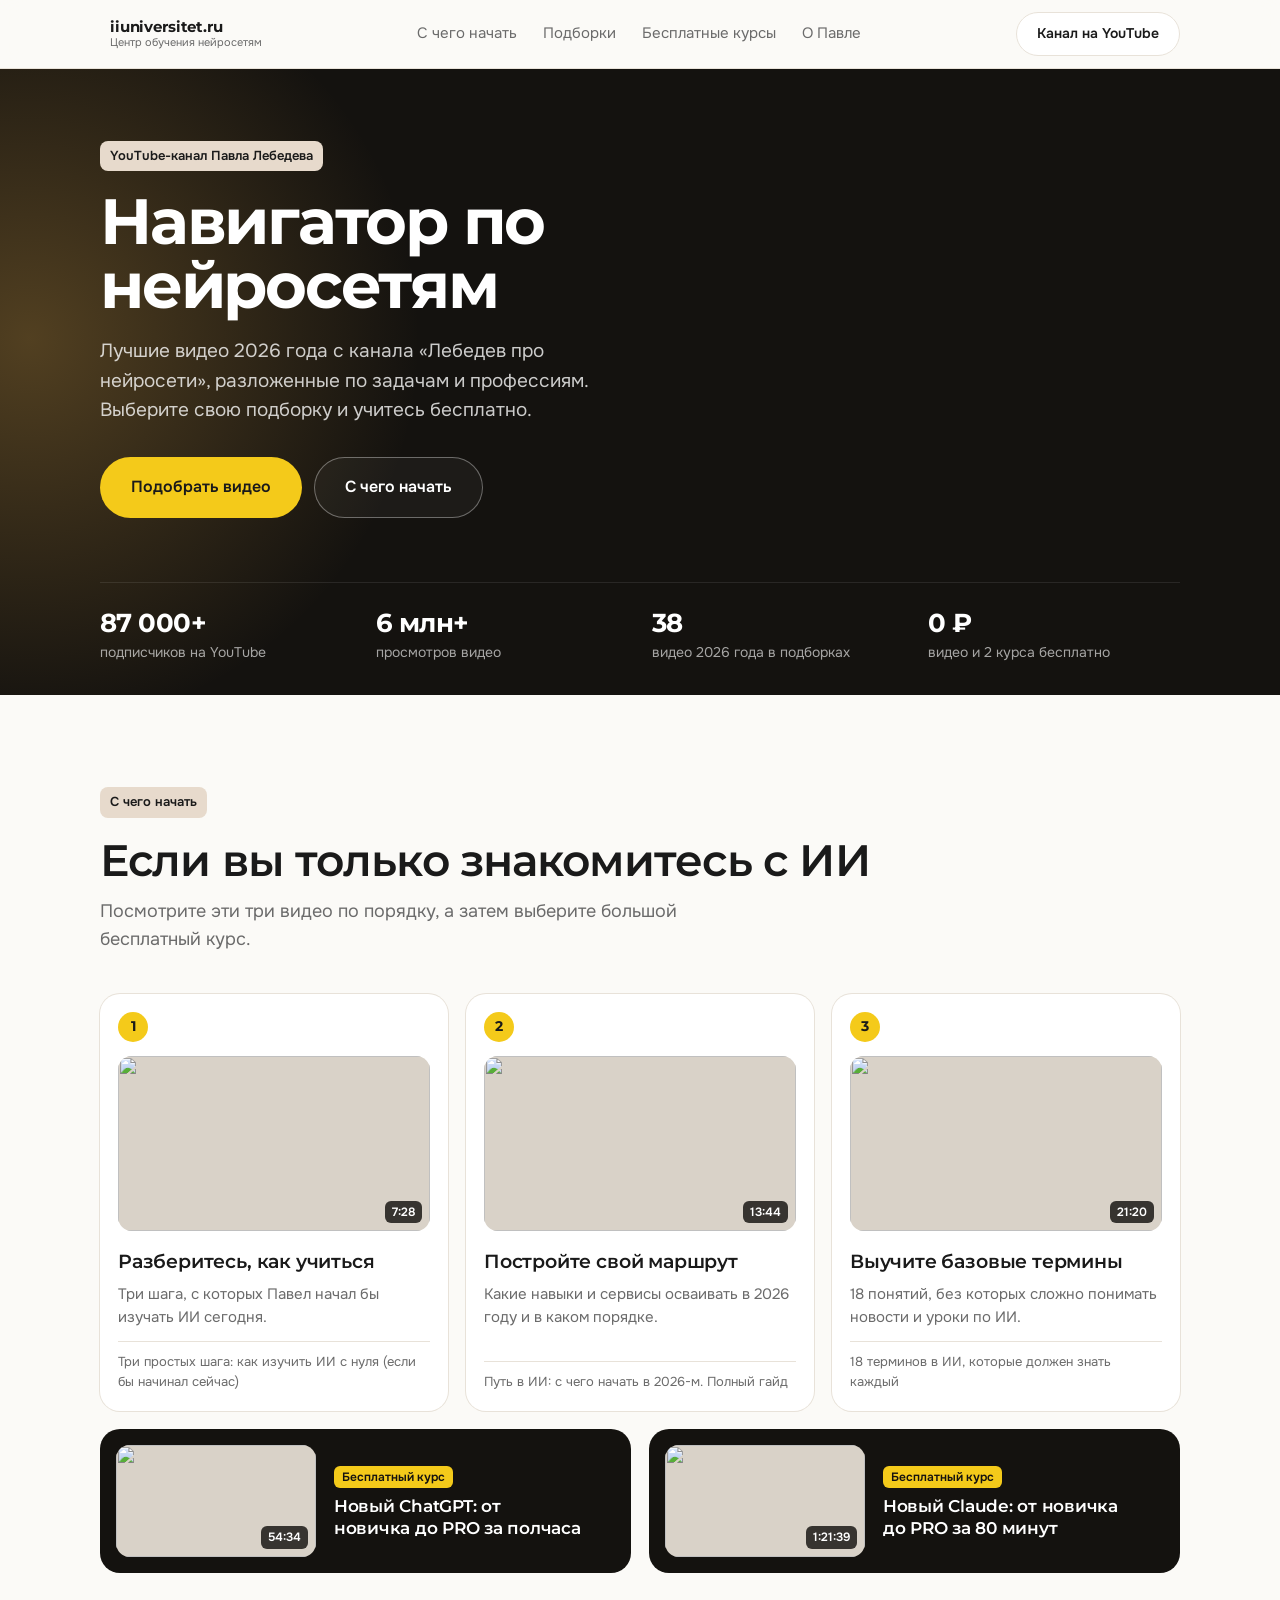
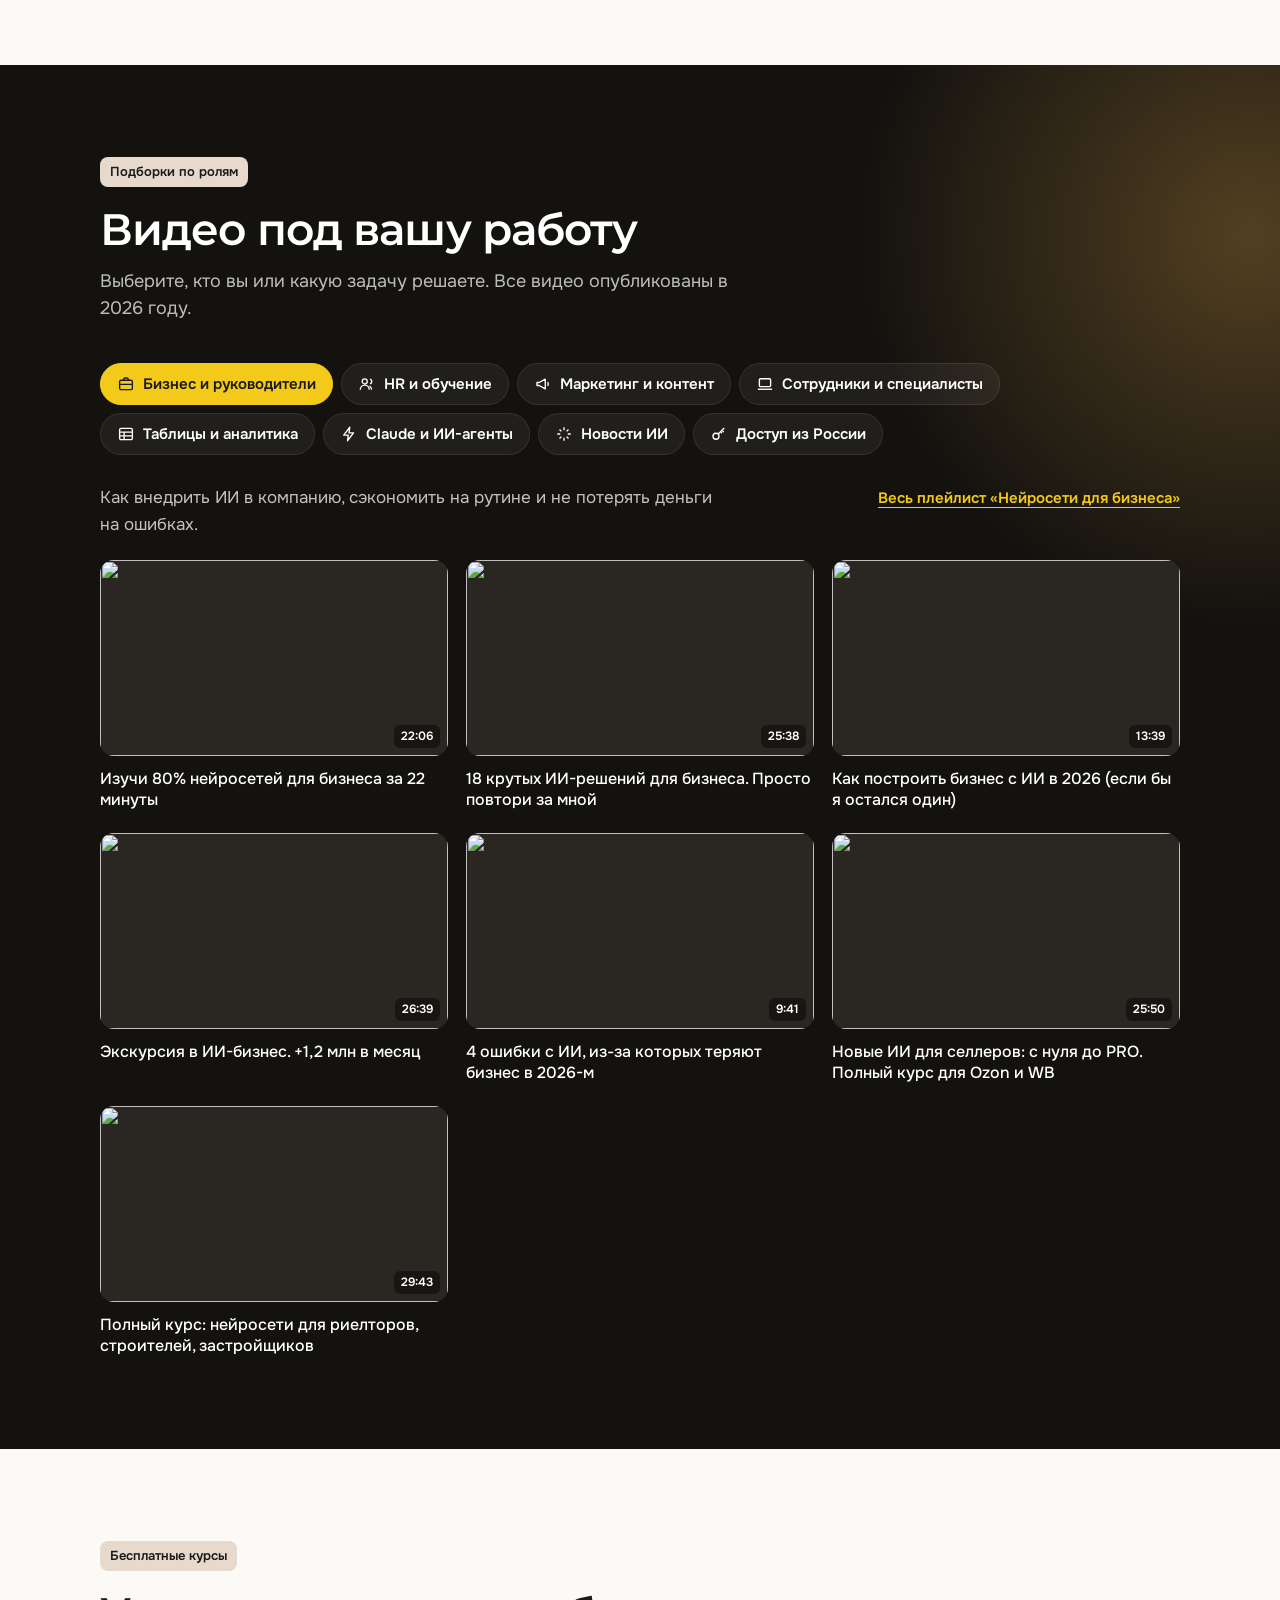
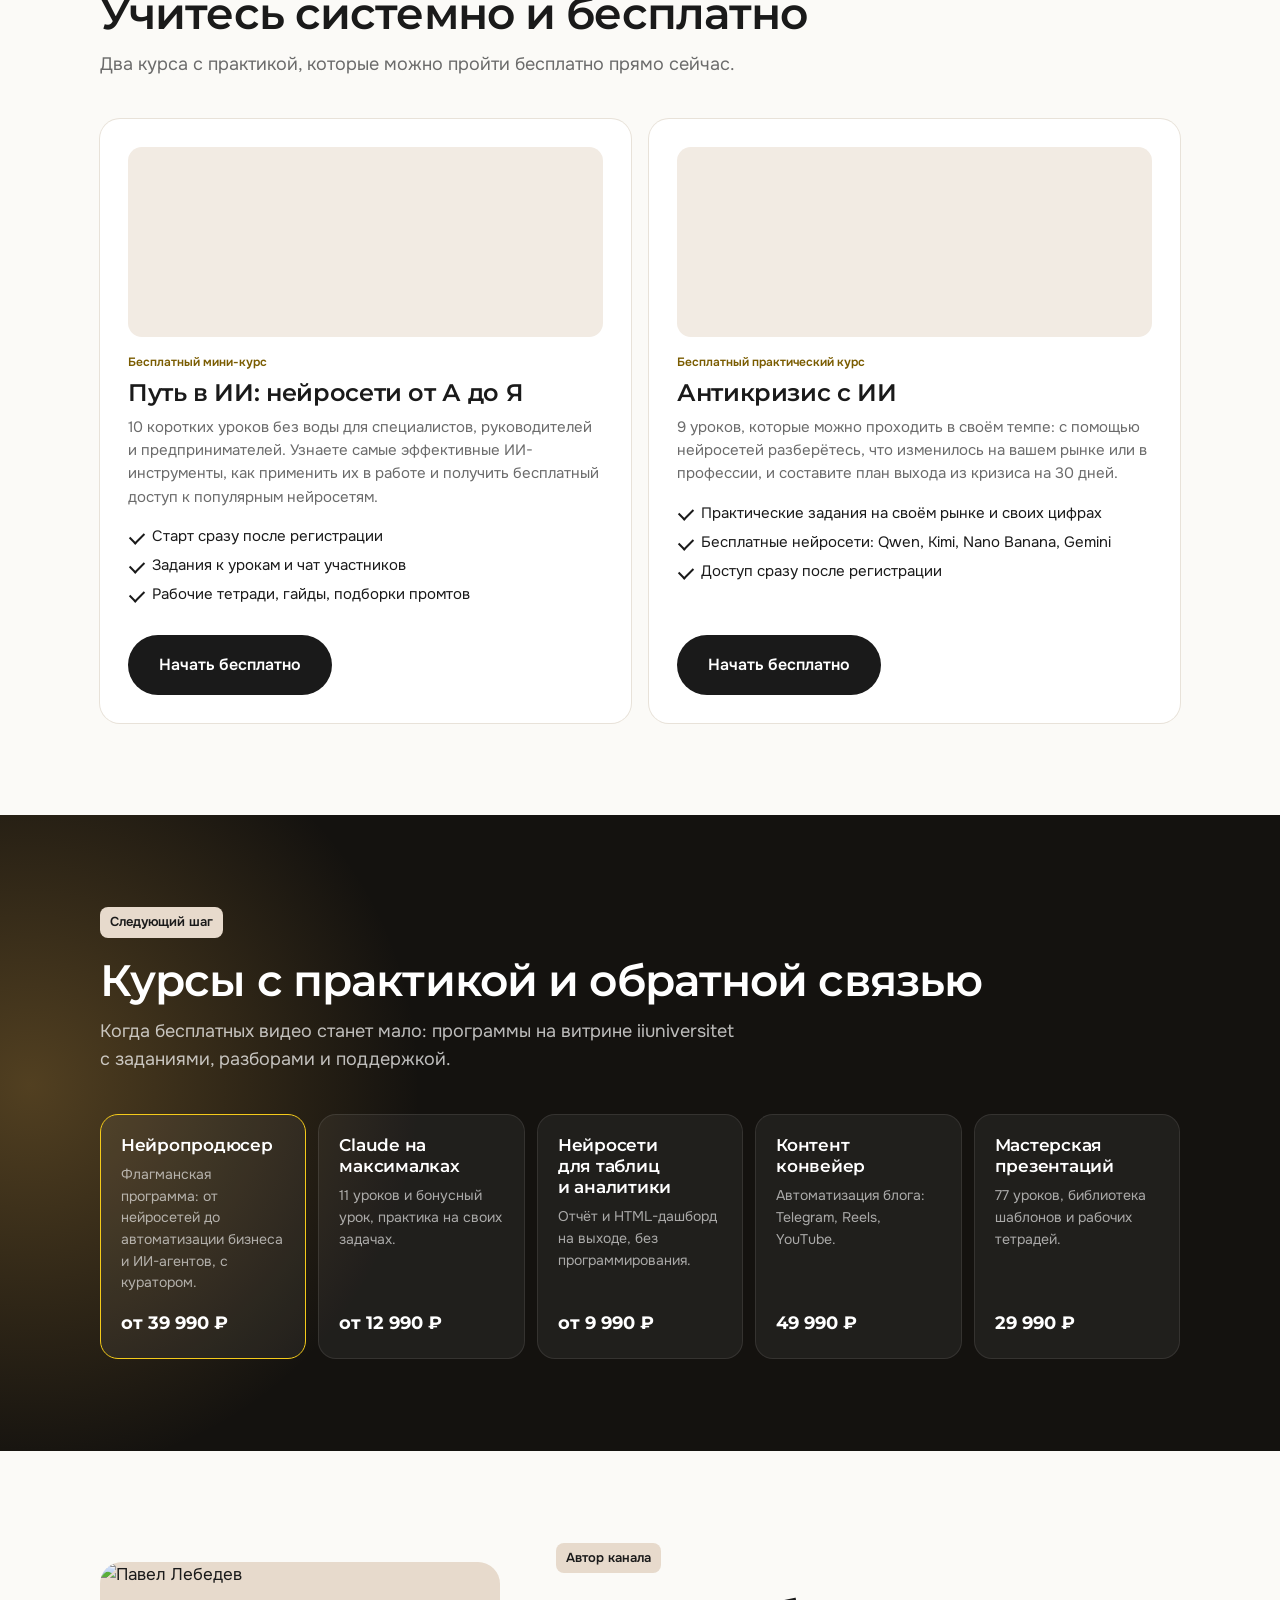
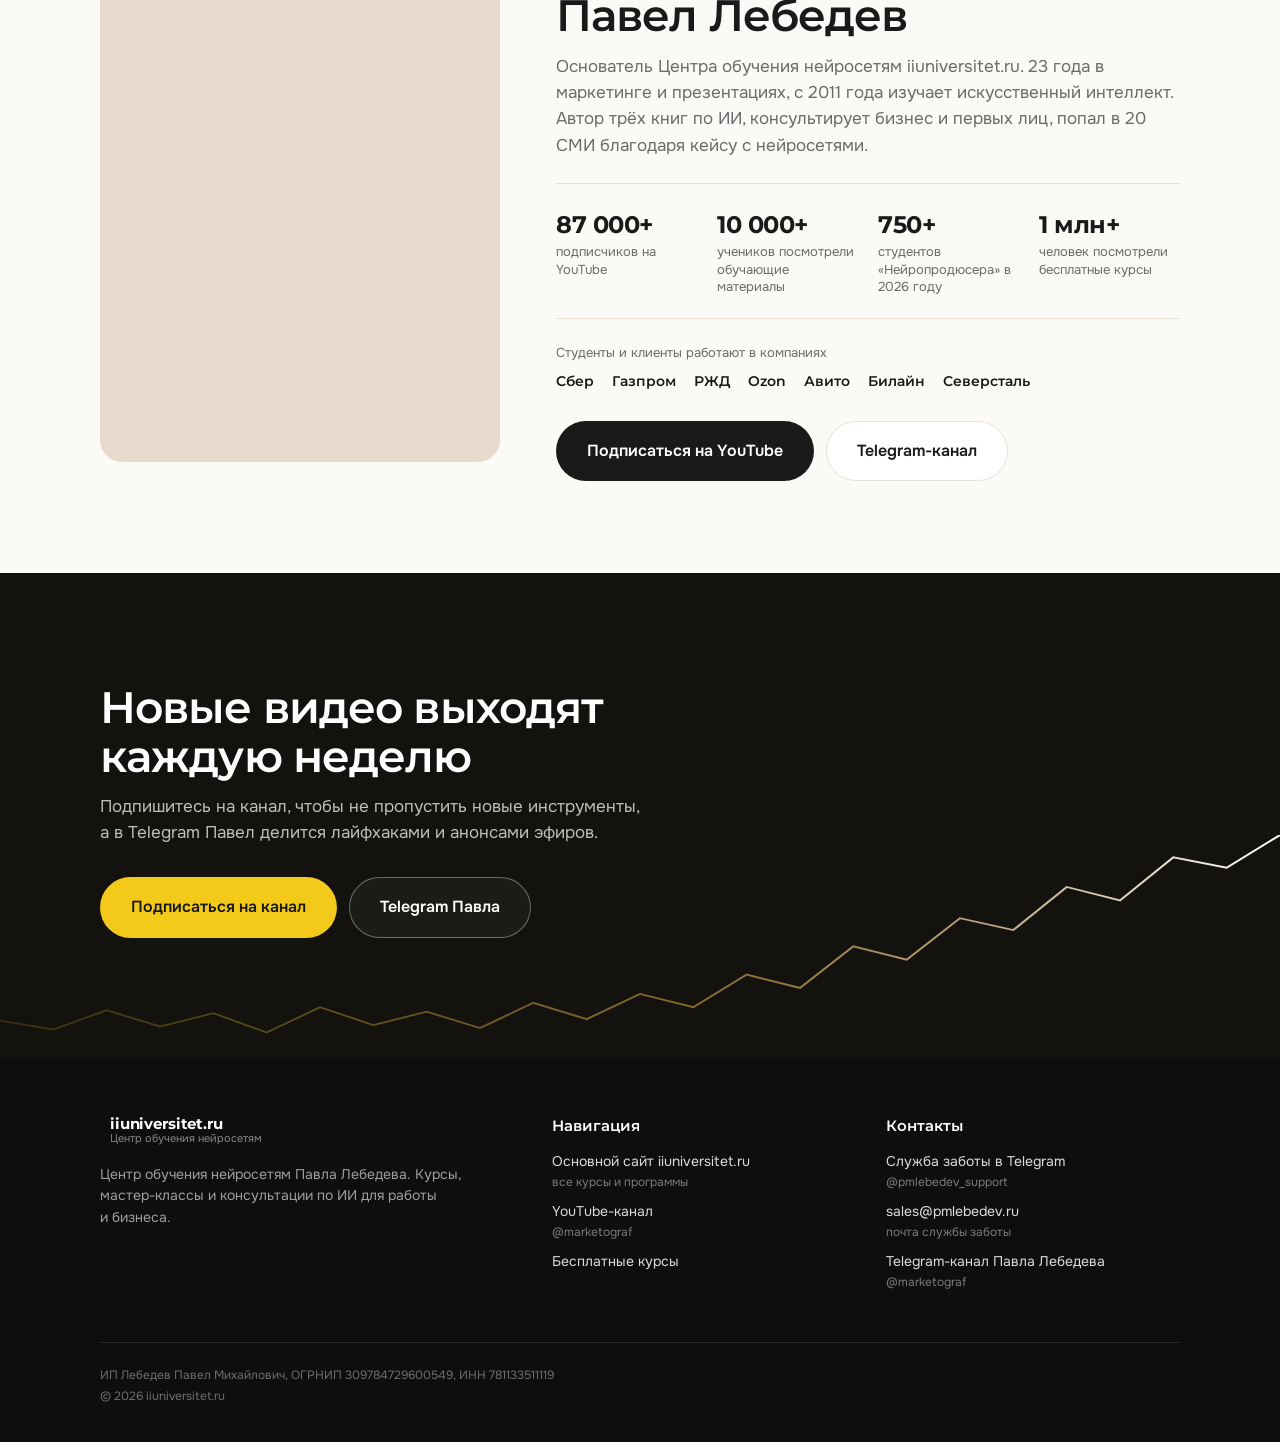
==== index.html @ 032bb348 "Уточнена подпись в шапке Co-Authored-By: Claude Opus 5.5 <noreply@anthropic.com> Claude-Session: htt" ====
<!doctype html>
<html lang="ru">
<head>
<meta charset="utf-8">
<meta name="viewport" content="width=device-width, initial-scale=1">
<title>Нейросети с Павлом Лебедевым: видео по ролям, бесплатные курсы и с чего начать</title>
<meta name="description" content="Навигатор по YouTube-каналу Павла Лебедева: видео 2026 года по нейросетям для бизнеса, HR, маркетологов и сотрудников, бесплатные курсы и план, с чего начать.">
<meta property="og:title" content="Навигатор по нейросетям от Павла Лебедева">
<meta property="og:description" content="Видео 2026 года по ролям, бесплатные курсы и с чего начать.">
<meta name="theme-color" content="#14120f">
<link rel="preconnect" href="https://fonts.googleapis.com">
<link rel="preconnect" href="https://fonts.gstatic.com" crossorigin>
<link href="https://fonts.googleapis.com/css2?family=Montserrat:wght@600;700&family=Onest:wght@400;500;600&display=swap" rel="stylesheet">
<style>
:root{
  --night:#14120f;--night-card:rgba(255,255,255,.055);--night-line:rgba(255,255,255,.09);
  --ink:#1a1a1a;--muted:#6b6b6b;--paper:#fbfaf7;--linen:#f2ebe3;--sand:#e7dacc;
  --yellow:#f4ca1a;--yellow-hi:#ffd83d;--amber:rgba(212,160,70,.32);--line:#e8e2d9;
}
*{box-sizing:border-box;margin:0;padding:0}
html{scroll-behavior:smooth}
body{font-family:Onest,Helvetica,Arial,sans-serif;font-size:17px;line-height:1.55;color:var(--ink);background:var(--paper);-webkit-font-smoothing:antialiased}
img{display:block;max-width:100%}
a{color:inherit}
:focus-visible{outline:3px solid var(--yellow);outline-offset:3px;border-radius:8px}
.wrap{max-width:1120px;margin:0 auto;padding:0 20px}
h1,h2,h3{font-family:Montserrat,Helvetica,Arial,sans-serif;text-wrap:balance}
h1{font-size:clamp(40px,5.6vw,64px);font-weight:700;line-height:1;letter-spacing:-.035em}
h2{font-size:clamp(30px,4vw,44px);font-weight:600;line-height:1.1;letter-spacing:-.02em;margin-bottom:14px}
h3{font-size:20px;font-weight:600;line-height:1.25;letter-spacing:-.015em}
p,li{text-wrap:pretty}
section{padding:92px 0}
.lead{font-size:18px;color:var(--muted);max-width:640px;margin-bottom:40px}
.dark{background:var(--night);color:#fff;position:relative;overflow:hidden}
.dark .lead{color:rgba(255,255,255,.72)}
.glow-l::before,.glow-r::before{content:"";position:absolute;width:780px;height:780px;border-radius:50%;background:radial-gradient(closest-side,var(--amber),transparent);pointer-events:none}
.glow-l::before{left:-360px;top:-120px}
.glow-r::before{right:-360px;top:-220px}
.dark>.wrap{position:relative}
.tag{display:inline-block;background:var(--sand);color:var(--ink);font-size:13px;font-weight:600;border-radius:8px;padding:5px 10px;margin-bottom:18px}
.btn{display:inline-flex;align-items:center;justify-content:center;gap:10px;font-weight:600;font-size:16px;text-decoration:none;border-radius:999px;padding:17px 30px;border:1.5px solid transparent;transition:background .2s,border-color .2s,color .2s}
.btn.y{background:var(--yellow);color:var(--ink)}
.btn.y:hover{background:var(--yellow-hi)}
.btn.o{border-color:rgba(255,255,255,.35);color:#fff;background:rgba(255,255,255,.04)}
.btn.o:hover{border-color:#fff}
.btn.k{background:var(--ink);color:#fff}
.btn.k:hover{background:#333}
.btn.w{background:#fff;color:var(--ink);border-color:var(--line)}
.btn.w:hover{border-color:var(--ink)}
svg.i{width:22px;height:22px;stroke:currentColor;fill:none;stroke-width:1.8;flex:0 0 22px}

/* header */
header{position:sticky;top:0;z-index:40;background:rgba(251,250,247,.9);backdrop-filter:blur(12px);-webkit-backdrop-filter:blur(12px);border-bottom:1px solid var(--line)}
header .wrap{display:flex;align-items:center;justify-content:space-between;gap:24px;height:68px}
.brand{display:flex;align-items:center;gap:10px;text-decoration:none}
.brand img{height:34px;width:auto}
.brand b{display:block;font-family:Montserrat,sans-serif;font-weight:700;font-size:15px;line-height:1.1;letter-spacing:-.01em}
.brand small{display:block;font-size:11px;color:var(--muted);line-height:1.2}
nav{display:flex;gap:26px;font-size:15px;color:var(--muted)}
nav a{text-decoration:none}
nav a:hover{color:var(--ink)}
header .btn{padding:10px 20px;font-size:14px}

/* hero */
.hero{padding:0;min-height:600px;display:flex}
.hero-photo{position:absolute;inset:0 0 0 auto;width:58%;background:url("https://iiuniversitet.online/kurs-antikrizis/img/author.jpg") 35% 22%/cover no-repeat;-webkit-mask-image:linear-gradient(90deg,transparent 0,#000 38%);mask-image:linear-gradient(90deg,transparent 0,#000 38%)}
.hero .wrap{display:flex;flex-direction:column;justify-content:center;padding-top:72px;width:100%}
.hero-text{max-width:580px}
.hero h1{margin-bottom:20px}
.hero p.sub{font-size:19px;color:rgba(255,255,255,.78);margin-bottom:32px;max-width:520px}
.btns{display:flex;flex-wrap:wrap;gap:12px}
.facts{display:grid;grid-template-columns:repeat(4,1fr);gap:24px;margin-top:64px;padding:26px 0 30px;border-top:1px solid var(--night-line)}
.fact b{display:block;font-family:Montserrat,sans-serif;font-weight:700;font-size:26px;letter-spacing:-.02em;line-height:1.15}
.fact span{font-size:14px;color:rgba(255,255,255,.62)}

/* thumbs */
.thumb{position:relative;display:block;aspect-ratio:16/9;border-radius:14px;overflow:hidden;background:#d9d2c8}
.thumb img{width:100%;height:100%;object-fit:cover;transition:transform .4s ease}
.dur{position:absolute;right:8px;bottom:8px;background:rgba(20,18,15,.82);color:#fff;font-size:12px;font-weight:600;border-radius:6px;padding:2px 7px}
a:hover .thumb img{transform:scale(1.04)}

/* start */
.steps{display:grid;grid-template-columns:repeat(3,1fr);gap:18px}
.step{display:flex;flex-direction:column;text-decoration:none;background:#fff;border-radius:20px;padding:18px;box-shadow:0 0 0 1px var(--line)}
.step .num{align-self:flex-start;font-family:Montserrat,sans-serif;font-weight:700;font-size:14px;background:var(--yellow);border-radius:999px;width:30px;height:30px;display:grid;place-items:center;margin-bottom:14px}
.step b{font-family:Montserrat,sans-serif;font-weight:600;font-size:19px;letter-spacing:-.01em;margin:16px 0 6px}
.step .sd{font-size:15px;color:var(--muted);margin-bottom:12px}
.step .vt2{margin-top:auto;font-size:13px;color:var(--muted);border-top:1px solid var(--line);padding-top:10px}
.big{display:grid;grid-template-columns:1fr 1fr;gap:18px;margin-top:18px}
.bigcard{display:grid;grid-template-columns:200px 1fr;gap:18px;align-items:center;text-decoration:none;background:var(--night);color:#fff;border-radius:20px;padding:16px}
.bigcard .tg{font-size:12px;font-weight:600;color:var(--night);background:var(--yellow);border-radius:6px;padding:2px 8px;display:inline-block;margin-bottom:8px}
.bigcard h3{font-size:17px}

/* tabs */
.tabs{display:flex;flex-wrap:wrap;gap:8px;margin-bottom:30px}
.tab{display:inline-flex;align-items:center;gap:8px;font:600 15px Onest,sans-serif;color:#fff;background:var(--night-card);border:1px solid var(--night-line);border-radius:999px;padding:10px 16px;cursor:pointer;transition:background .2s,color .2s}
.tab svg{width:18px;height:18px;stroke:currentColor;fill:none;stroke-width:1.8}
.tab:hover{background:rgba(255,255,255,.1)}
.tab[aria-selected="true"]{background:var(--yellow);color:var(--ink);border-color:var(--yellow)}
.panel-head{display:flex;flex-wrap:wrap;justify-content:space-between;align-items:baseline;gap:12px 24px;margin-bottom:22px}
.panel-head p{color:rgba(255,255,255,.75);max-width:620px}
.pl-link{color:var(--yellow);font-weight:600;font-size:15px;text-underline-offset:4px}
.vgrid{display:grid;grid-template-columns:repeat(3,1fr);gap:22px 18px}
.vcard{display:flex;flex-direction:column;gap:12px;text-decoration:none}
.vt{font-weight:500;font-size:16px;line-height:1.35}
.dark .thumb{background:#2a2622}

/* free courses */
.cards3{display:grid;grid-template-columns:repeat(3,1fr);gap:16px}
.course{display:flex;flex-direction:column;background:#fff;border-radius:20px;padding:24px;box-shadow:0 0 0 1px var(--line);text-decoration:none}
.course .art{height:150px;display:flex;align-items:center;justify-content:center;margin-bottom:16px;background:var(--linen);border-radius:14px}
.course .art img{max-height:130px;width:auto}
.course small{font-size:12px;font-weight:600;color:var(--muted);margin-bottom:6px}
.course h3{margin-bottom:8px}
.course p{font-size:15px;color:var(--muted);margin-bottom:16px}
.course .go{margin-top:auto;font-weight:600;font-size:15px;text-decoration:underline;text-underline-offset:4px}
.course.free small{color:#7a5c00}

.cards2f{display:grid;grid-template-columns:1fr 1fr;gap:18px}
.cards2f .course{padding:28px}
.cards2f .course .art{height:190px}
.cards2f .course .art img{max-height:170px}
.cards2f h3{font-size:24px}
.chk{list-style:none;margin:0 0 22px;font-size:15px}
.chk li{position:relative;padding-left:24px;margin-bottom:6px}
.chk li::before{content:"";position:absolute;left:2px;top:.45em;width:12px;height:7px;border-left:2px solid var(--ink);border-bottom:2px solid var(--ink);transform:rotate(-45deg)}
.course .btn{margin-top:auto;align-self:flex-start}

/* paid */
.paid{display:grid;grid-template-columns:repeat(5,1fr);gap:12px}
.pcard{display:flex;flex-direction:column;background:var(--night-card);border:1px solid var(--night-line);border-radius:18px;padding:20px;text-decoration:none}
.pcard h3{font-size:17px;margin-bottom:8px}
.pcard p{font-size:14px;color:rgba(255,255,255,.62);margin-bottom:16px}
.pcard .pr{margin-top:auto;font-family:Montserrat,sans-serif;font-weight:700;font-size:18px}
.pcard.main{border-color:var(--yellow)}
.pcard:hover{background:rgba(255,255,255,.09)}

/* speaker */
.speaker-grid{display:grid;grid-template-columns:400px 1fr;gap:56px;align-items:center}
.sp-photo{border-radius:22px;overflow:hidden;aspect-ratio:4/5;background:var(--sand)}
.sp-photo img{width:100%;height:100%;object-fit:cover;object-position:50% 20%}
.sp-text p{color:var(--muted);margin-bottom:24px}
.stats{display:grid;grid-template-columns:repeat(4,1fr);gap:20px;padding:22px 0;border-top:1px solid var(--line);border-bottom:1px solid var(--line);margin-bottom:24px}
.stats b{display:block;font-family:Montserrat,sans-serif;font-weight:700;font-size:24px;letter-spacing:-.02em}
.stats span{font-size:13px;color:var(--muted);line-height:1.35;display:block}
.clients{font-size:13px;color:var(--muted);margin-bottom:28px}
.clients div{display:flex;flex-wrap:wrap;gap:6px 18px;margin-top:8px;color:var(--ink);font-family:Montserrat,sans-serif;font-weight:600;font-size:14px}

/* final */
.final{padding:110px 0 120px}
.final h2{max-width:600px}
.final p{color:rgba(255,255,255,.72);max-width:540px;margin-bottom:30px}
.final svg.chart{position:absolute;left:0;right:0;bottom:0;width:100%;height:46%;pointer-events:none}

/* footer */
footer{background:#0f0e0c;color:rgba(255,255,255,.6);padding:56px 0 34px;font-size:14px}
.fgrid{display:grid;grid-template-columns:1.4fr 1fr 1fr;gap:40px}
.flogo{margin-bottom:16px}
.flogo b{color:#fff}
.flogo small{color:rgba(255,255,255,.5)}
footer h4{font-family:Montserrat,sans-serif;font-weight:600;font-size:15px;color:#fff;margin-bottom:14px}
footer ul{list-style:none}
footer li{margin-bottom:10px}
footer a{text-decoration:none;color:rgba(255,255,255,.85)}
footer a:hover{color:var(--yellow)}
footer li span{display:block;font-size:12px;color:rgba(255,255,255,.45)}
.fbottom{margin-top:40px;padding-top:22px;border-top:1px solid rgba(255,255,255,.1);font-size:12px;line-height:1.8;color:rgba(255,255,255,.4)}

@media (prefers-reduced-motion:no-preference){
  .hero-text{animation:rise .8s cubic-bezier(.2,.7,.2,1) both}
  @keyframes rise{from{opacity:0;transform:translateY(16px)}to{opacity:1;transform:none}}
}
@media (prefers-reduced-motion:reduce){a:hover .thumb img{transform:none}}
@media (max-width:1000px){.paid{grid-template-columns:repeat(2,1fr)}}
@media (max-width:960px){
  section{padding:66px 0}
  nav{display:none}
  .hero{display:block;min-height:0}
  .hero-photo{position:relative;width:100%;height:340px;-webkit-mask-image:linear-gradient(180deg,#000 55%,transparent);mask-image:linear-gradient(180deg,#000 55%,transparent)}
  .hero .wrap{padding-top:0}
  .facts{grid-template-columns:1fr 1fr;margin-top:44px}
  .steps,.vgrid,.cards3{grid-template-columns:1fr 1fr}
  .big,.speaker-grid,.fgrid{grid-template-columns:1fr}
  .stats{grid-template-columns:1fr 1fr}
  .sp-photo{max-width:400px}
}
@media (max-width:600px){
  header .btn{display:none}
  .steps,.vgrid,.cards3,.paid,.cards2f{grid-template-columns:1fr}
  .bigcard{grid-template-columns:1fr}
  .tabs{flex-wrap:nowrap;overflow-x:auto;margin-left:-20px;margin-right:-20px;padding:0 20px 6px;scrollbar-width:none}
  .tab{flex:0 0 auto}
}
</style>
</head>
<body>

<svg width="0" height="0" style="position:absolute" aria-hidden="true">
  <symbol id="i-spark" viewBox="0 0 24 24"><path d="M12 3v4M12 17v4M3 12h4M17 12h4M6 6l2.5 2.5M15.5 15.5L18 18M6 18l2.5-2.5M15.5 8.5L18 6"/></symbol>
  <symbol id="i-bolt" viewBox="0 0 24 24"><path d="M13 3L5 13.5h6L10 21l8-10.5h-6z" stroke-linejoin="round"/></symbol>
  <symbol id="i-brief" viewBox="0 0 24 24"><rect x="3.5" y="7" width="17" height="12.5" rx="2"/><path d="M9 7V5.5A1.5 1.5 0 0 1 10.5 4h3A1.5 1.5 0 0 1 15 5.5V7M3.5 12.5h17"/></symbol>
  <symbol id="i-mega" viewBox="0 0 24 24"><path d="M4 10v4h3l8 4.5v-13L7 10z" stroke-linejoin="round"/><path d="M18 9.5a3.5 3.5 0 0 1 0 5"/></symbol>
  <symbol id="i-people" viewBox="0 0 24 24"><circle cx="9" cy="8.5" r="3.3"/><path d="M3 19.5a6 6 0 0 1 12 0M16 5.5a3.2 3.2 0 0 1 0 6.2M18 19.5a6 6 0 0 0-2.5-4.9"/></symbol>
  <symbol id="i-laptop" viewBox="0 0 24 24"><rect x="4.5" y="5" width="15" height="10.5" rx="1.5"/><path d="M2.5 19h19"/></symbol>
  <symbol id="i-table" viewBox="0 0 24 24"><rect x="3.5" y="4.5" width="17" height="15" rx="2"/><path d="M3.5 9.5h17M3.5 14.5h17M9.5 9.5v10"/></symbol>
  <symbol id="i-key" viewBox="0 0 24 24"><circle cx="8" cy="15" r="4"/><path d="M11 12l8-8M16 7l2.5 2.5M14 9l2 2"/></symbol>
</svg>

<header>
  <div class="wrap">
    <a class="brand" href="https://iiuniversitet.ru/"><img src="https://iiuniversitet.online/kurs-antikrizis/img/logo.png" alt=""><span><b>iiuniversitet.ru</b><small>Центр обучения нейросетям</small></span></a>
    <nav>
      <a href="#start">С чего начать</a>
      <a href="#roles">Подборки</a>
      <a href="#free">Бесплатные курсы</a>
      <a href="#about">О Павле</a>
    </nav>
    <a class="btn w" href="https://www.youtube.com/@marketograf" target="_blank" rel="noopener">Канал на YouTube</a>
  </div>
</header>

<!-- HERO -->
<section class="hero dark glow-l">
  <div class="hero-photo" role="img" aria-label="Павел Лебедев"></div>
  <div class="wrap">
    <div class="hero-text">
      <span class="tag">YouTube-канал Павла Лебедева</span>
      <h1>Навигатор по нейросетям</h1>
      <p class="sub">Лучшие видео 2026 года с канала «Лебедев про нейросети», разложенные по задачам и профессиям. Выберите свою подборку и учитесь бесплатно.</p>
      <div class="btns">
        <a class="btn y" href="#roles">Подобрать видео</a>
        <a class="btn o" href="#start">С чего начать</a>
      </div>
    </div>
    <div class="facts">
      <div class="fact"><b>87 000+</b><span>подписчиков на YouTube</span></div>
      <div class="fact"><b>6 млн+</b><span>просмотров видео</span></div>
      <div class="fact"><b>38</b><span>видео 2026 года в подборках</span></div>
      <div class="fact"><b>0 ₽</b><span>видео и 2 курса бесплатно</span></div>
    </div>
  </div>
</section>

<!-- START -->
<section id="start">
  <div class="wrap">
    <span class="tag">С чего начать</span>
    <h2>Если вы только знакомитесь с ИИ</h2>
    <p class="lead">Посмотрите эти три видео по порядку, а затем выберите большой бесплатный курс.</p>
    <div class="steps">
<a class="step" href="https://www.youtube.com/watch?v=SV3mXaLRQVU" target="_blank" rel="noopener">
        <span class="num">1</span>
        <span class="thumb"><img src="https://i.ytimg.com/vi/SV3mXaLRQVU/mqdefault.jpg" alt="" loading="lazy" width="320" height="180"><span class="dur">7:28</span></span>
        <b>Разберитесь, как учиться</b><span class="sd">Три шага, с которых Павел начал бы изучать ИИ сегодня.</span><span class="vt2">Три простых шага: как изучить ИИ с нуля (если бы начинал сейчас)</span>
      </a>
<a class="step" href="https://www.youtube.com/watch?v=s561092PtI4" target="_blank" rel="noopener">
        <span class="num">2</span>
        <span class="thumb"><img src="https://i.ytimg.com/vi/s561092PtI4/mqdefault.jpg" alt="" loading="lazy" width="320" height="180"><span class="dur">13:44</span></span>
        <b>Постройте свой маршрут</b><span class="sd">Какие навыки и сервисы осваивать в 2026 году и в каком порядке.</span><span class="vt2">Путь в ИИ: с чего начать в 2026-м. Полный гайд</span>
      </a>
<a class="step" href="https://www.youtube.com/watch?v=-11Rzkw6Cx8" target="_blank" rel="noopener">
        <span class="num">3</span>
        <span class="thumb"><img src="https://i.ytimg.com/vi/-11Rzkw6Cx8/mqdefault.jpg" alt="" loading="lazy" width="320" height="180"><span class="dur">21:20</span></span>
        <b>Выучите базовые термины</b><span class="sd">18 понятий, без которых сложно понимать новости и уроки по ИИ.</span><span class="vt2">18 терминов в ИИ, которые должен знать каждый</span>
      </a>
    </div>
    <div class="big">
      <a class="bigcard" href="https://www.youtube.com/watch?v=szUe5KbfxC8" target="_blank" rel="noopener">
        <span class="thumb"><img src="https://i.ytimg.com/vi/szUe5KbfxC8/mqdefault.jpg" alt="" loading="lazy" width="320" height="180"><span class="dur">54:34</span></span>
        <span><span class="tg">Бесплатный курс</span><h3>Новый ChatGPT: от новичка до PRO за полчаса</h3></span>
      </a>
      <a class="bigcard" href="https://www.youtube.com/watch?v=jKeM9RHbpGs" target="_blank" rel="noopener">
        <span class="thumb"><img src="https://i.ytimg.com/vi/jKeM9RHbpGs/mqdefault.jpg" alt="" loading="lazy" width="320" height="180"><span class="dur">1:21:39</span></span>
        <span><span class="tg">Бесплатный курс</span><h3>Новый Claude: от новичка до PRO за 80 минут</h3></span>
      </a>
    </div>
  </div>
</section>

<!-- ROLES -->
<section class="dark glow-r" id="roles">
  <div class="wrap">
    <span class="tag">Подборки по ролям</span>
    <h2>Видео под вашу работу</h2>
    <p class="lead">Выберите, кто вы или какую задачу решаете. Все видео опубликованы в 2026 году.</p>
    <div class="tabs" role="tablist" aria-label="Подборки видео">
<button class="tab" role="tab" id="t-biz" aria-controls="p-biz" aria-selected="true" tabindex="0"><svg><use href="#i-brief"/></svg>Бизнес и руководители</button>
<button class="tab" role="tab" id="t-hr" aria-controls="p-hr" aria-selected="false" tabindex="-1"><svg><use href="#i-people"/></svg>HR и обучение</button>
<button class="tab" role="tab" id="t-mkt" aria-controls="p-mkt" aria-selected="false" tabindex="-1"><svg><use href="#i-mega"/></svg>Маркетинг и контент</button>
<button class="tab" role="tab" id="t-emp" aria-controls="p-emp" aria-selected="false" tabindex="-1"><svg><use href="#i-laptop"/></svg>Сотрудники и специалисты</button>
<button class="tab" role="tab" id="t-data" aria-controls="p-data" aria-selected="false" tabindex="-1"><svg><use href="#i-table"/></svg>Таблицы и аналитика</button>
<button class="tab" role="tab" id="t-agents" aria-controls="p-agents" aria-selected="false" tabindex="-1"><svg><use href="#i-bolt"/></svg>Claude и ИИ-агенты</button>
<button class="tab" role="tab" id="t-news" aria-controls="p-news" aria-selected="false" tabindex="-1"><svg><use href="#i-spark"/></svg>Новости ИИ</button>
<button class="tab" role="tab" id="t-access" aria-controls="p-access" aria-selected="false" tabindex="-1"><svg><use href="#i-key"/></svg>Доступ из России</button>
    </div>
<div class="panel" role="tabpanel" id="p-biz" aria-labelledby="t-biz">
      <div class="panel-head"><p>Как внедрить ИИ в компанию, сэкономить на рутине и не потерять деньги на ошибках.</p><a class="pl-link" href="https://www.youtube.com/playlist?list=PLPzJLqtPH-nPJwqS-ZztmFshO4MWhoUX0" target="_blank" rel="noopener">Весь плейлист «Нейросети для бизнеса»</a></div>
      <div class="vgrid"><a class="vcard" href="https://www.youtube.com/watch?v=JXN1_Fyuqf0" target="_blank" rel="noopener"><span class="thumb"><img src="https://i.ytimg.com/vi/JXN1_Fyuqf0/mqdefault.jpg" alt="" loading="lazy" width="320" height="180"><span class="dur">22:06</span></span><span class="vt">Изучи 80% нейросетей для бизнеса за 22 минуты</span></a><a class="vcard" href="https://www.youtube.com/watch?v=s8ae7-vp3AM" target="_blank" rel="noopener"><span class="thumb"><img src="https://i.ytimg.com/vi/s8ae7-vp3AM/mqdefault.jpg" alt="" loading="lazy" width="320" height="180"><span class="dur">25:38</span></span><span class="vt">18 крутых ИИ-решений для бизнеса. Просто повтори за мной</span></a><a class="vcard" href="https://www.youtube.com/watch?v=_5KNTJLFxOo" target="_blank" rel="noopener"><span class="thumb"><img src="https://i.ytimg.com/vi/_5KNTJLFxOo/mqdefault.jpg" alt="" loading="lazy" width="320" height="180"><span class="dur">13:39</span></span><span class="vt">Как построить бизнес с ИИ в 2026 (если бы я остался один)</span></a><a class="vcard" href="https://www.youtube.com/watch?v=uXmIc0xNVvk" target="_blank" rel="noopener"><span class="thumb"><img src="https://i.ytimg.com/vi/uXmIc0xNVvk/mqdefault.jpg" alt="" loading="lazy" width="320" height="180"><span class="dur">26:39</span></span><span class="vt">Экскурсия в ИИ-бизнес. +1,2 млн в месяц</span></a><a class="vcard" href="https://www.youtube.com/watch?v=WUIeZo-oUZo" target="_blank" rel="noopener"><span class="thumb"><img src="https://i.ytimg.com/vi/WUIeZo-oUZo/mqdefault.jpg" alt="" loading="lazy" width="320" height="180"><span class="dur">9:41</span></span><span class="vt">4 ошибки с ИИ, из-за которых теряют бизнес в 2026-м</span></a><a class="vcard" href="https://www.youtube.com/watch?v=5r9LxfYTiek" target="_blank" rel="noopener"><span class="thumb"><img src="https://i.ytimg.com/vi/5r9LxfYTiek/mqdefault.jpg" alt="" loading="lazy" width="320" height="180"><span class="dur">25:50</span></span><span class="vt">Новые ИИ для селлеров: с нуля до PRO. Полный курс для Ozon и WB</span></a><a class="vcard" href="https://www.youtube.com/watch?v=J6DucTetRCE" target="_blank" rel="noopener"><span class="thumb"><img src="https://i.ytimg.com/vi/J6DucTetRCE/mqdefault.jpg" alt="" loading="lazy" width="320" height="180"><span class="dur">29:43</span></span><span class="vt">Полный курс: нейросети для риелторов, строителей, застройщиков</span></a></div>
    </div>
<div class="panel" role="tabpanel" id="p-hr" aria-labelledby="t-hr" hidden>
      <div class="panel-head"><p>Инструменты для найма и развития людей, и какие навыки защищают сотрудников от замены ИИ.</p><a class="pl-link" href="https://www.youtube.com/playlist?list=PLPzJLqtPH-nOoR2T0LYN5ErJ7l9ZO-yav" target="_blank" rel="noopener">Весь плейлист «ИИ для HR»</a></div>
      <div class="vgrid"><a class="vcard" href="https://www.youtube.com/watch?v=pNSYjqdLjxA" target="_blank" rel="noopener"><span class="thumb"><img src="https://i.ytimg.com/vi/pNSYjqdLjxA/mqdefault.jpg" alt="" loading="lazy" width="320" height="180"><span class="dur">15:11</span></span><span class="vt">Я протестировал 200 ИИ для HR. Вот 8 лучших</span></a><a class="vcard" href="https://www.youtube.com/watch?v=qTKBfrAq3Z8" target="_blank" rel="noopener"><span class="thumb"><img src="https://i.ytimg.com/vi/qTKBfrAq3Z8/mqdefault.jpg" alt="" loading="lazy" width="320" height="180"><span class="dur">15:06</span></span><span class="vt">Чем ты лучше ChatGPT? 5 навыков, которые сохранят тебе работу</span></a><a class="vcard" href="https://www.youtube.com/watch?v=EITY1ZERMd8" target="_blank" rel="noopener"><span class="thumb"><img src="https://i.ytimg.com/vi/EITY1ZERMd8/mqdefault.jpg" alt="" loading="lazy" width="320" height="180"><span class="dur">17:15</span></span><span class="vt">Как стать ТОП-1% с ИИ: просто повтори эти 6 шагов</span></a><a class="vcard" href="https://www.youtube.com/watch?v=7LugntnKni0" target="_blank" rel="noopener"><span class="thumb"><img src="https://i.ytimg.com/vi/7LugntnKni0/mqdefault.jpg" alt="" loading="lazy" width="320" height="180"><span class="dur">58:58</span></span><span class="vt">Эксперты про ИИ в обучении: что ждёт рынок за 6 месяцев</span></a></div>
    </div>
<div class="panel" role="tabpanel" id="p-mkt" aria-labelledby="t-mkt" hidden>
      <div class="panel-head"><p>Контент-завод на ИИ, тексты, картинки и презентации для соцсетей и блога.</p><a class="pl-link" href="https://www.youtube.com/playlist?list=PLPzJLqtPH-nPYd3r12-hofBdACa0N8QoC" target="_blank" rel="noopener">Весь плейлист «Нейросети для фото и дизайна»</a></div>
      <div class="vgrid"><a class="vcard" href="https://www.youtube.com/watch?v=6_H7Fow_Eis" target="_blank" rel="noopener"><span class="thumb"><img src="https://i.ytimg.com/vi/6_H7Fow_Eis/mqdefault.jpg" alt="" loading="lazy" width="320" height="180"><span class="dur">27:26</span></span><span class="vt">Построй свой контент-завод с ИИ на Claude за 28 минут</span></a><a class="vcard" href="https://www.youtube.com/watch?v=fxltyJfI1OM" target="_blank" rel="noopener"><span class="thumb"><img src="https://i.ytimg.com/vi/fxltyJfI1OM/mqdefault.jpg" alt="" loading="lazy" width="320" height="180"><span class="dur">11:35</span></span><span class="vt">Построй свой контент-завод на ИИ за 11 минут</span></a><a class="vcard" href="https://www.youtube.com/watch?v=ORlqfs3AgwM" target="_blank" rel="noopener"><span class="thumb"><img src="https://i.ytimg.com/vi/ORlqfs3AgwM/mqdefault.jpg" alt="" loading="lazy" width="320" height="180"><span class="dur">1:10:11</span></span><span class="vt">Новые нейросети для блога: с нуля до PRO. Полный курс по ИИ для контента</span></a><a class="vcard" href="https://www.youtube.com/watch?v=ZmzRjaVUe-g" target="_blank" rel="noopener"><span class="thumb"><img src="https://i.ytimg.com/vi/ZmzRjaVUe-g/mqdefault.jpg" alt="" loading="lazy" width="320" height="180"><span class="dur">17:43</span></span><span class="vt">19 крутых способов для ChatGPT Image 2.5</span></a><a class="vcard" href="https://www.youtube.com/watch?v=mzL4XflpD8Q" target="_blank" rel="noopener"><span class="thumb"><img src="https://i.ytimg.com/vi/mzL4XflpD8Q/mqdefault.jpg" alt="" loading="lazy" width="320" height="180"><span class="dur">13:55</span></span><span class="vt">Топ-1% создают ИИ-презентации иначе. Вот как именно</span></a><a class="vcard" href="https://www.youtube.com/watch?v=6hgIwhOtQ1w" target="_blank" rel="noopener"><span class="thumb"><img src="https://i.ytimg.com/vi/6hgIwhOtQ1w/mqdefault.jpg" alt="" loading="lazy" width="320" height="180"><span class="dur">22:16</span></span><span class="vt">18 крутых способов для ChatGPT (что кажется нелегально)</span></a></div>
    </div>
<div class="panel" role="tabpanel" id="p-emp" aria-labelledby="t-emp" hidden>
      <div class="panel-head"><p>Как работать с ИИ быстрее коллег и стать незаменимым специалистом.</p><a class="pl-link" href="https://www.youtube.com/playlist?list=PLPzJLqtPH-nNOIuz_iwr9AaUhDi6AeIj6" target="_blank" rel="noopener">Весь плейлист «Нейросети для сотрудников»</a></div>
      <div class="vgrid"><a class="vcard" href="https://www.youtube.com/watch?v=EITY1ZERMd8" target="_blank" rel="noopener"><span class="thumb"><img src="https://i.ytimg.com/vi/EITY1ZERMd8/mqdefault.jpg" alt="" loading="lazy" width="320" height="180"><span class="dur">17:15</span></span><span class="vt">Как стать ТОП-1% с ИИ: просто повтори эти 6 шагов</span></a><a class="vcard" href="https://www.youtube.com/watch?v=qTKBfrAq3Z8" target="_blank" rel="noopener"><span class="thumb"><img src="https://i.ytimg.com/vi/qTKBfrAq3Z8/mqdefault.jpg" alt="" loading="lazy" width="320" height="180"><span class="dur">15:06</span></span><span class="vt">Чем ты лучше ChatGPT? 5 навыков, которые сохранят тебе работу</span></a><a class="vcard" href="https://www.youtube.com/watch?v=acNQCELEo1E" target="_blank" rel="noopener"><span class="thumb"><img src="https://i.ytimg.com/vi/acNQCELEo1E/mqdefault.jpg" alt="" loading="lazy" width="320" height="180"><span class="dur">21:44</span></span><span class="vt">18 крутых способов использовать ChatGPT, которые могут запретить</span></a><a class="vcard" href="https://www.youtube.com/watch?v=utAWfeJnfZo" target="_blank" rel="noopener"><span class="thumb"><img src="https://i.ytimg.com/vi/utAWfeJnfZo/mqdefault.jpg" alt="" loading="lazy" width="320" height="180"><span class="dur">3:35</span></span><span class="vt">Один лайфхак Claude, который не знает 99%</span></a></div>
    </div>
<div class="panel" role="tabpanel" id="p-data" aria-labelledby="t-data" hidden>
      <div class="panel-head"><p>ИИ-агенты для Excel и Google Таблиц: отчёты и дашборды без программирования.</p><a class="pl-link" href="https://www.youtube.com/playlist?list=PLPzJLqtPH-nPaxYBE7EVILKqqPT7GVa2g" target="_blank" rel="noopener">Весь плейлист «ИИ для таблиц и аналитики»</a></div>
      <div class="vgrid"><a class="vcard" href="https://www.youtube.com/watch?v=4n5sXOIfYNw" target="_blank" rel="noopener"><span class="thumb"><img src="https://i.ytimg.com/vi/4n5sXOIfYNw/mqdefault.jpg" alt="" loading="lazy" width="320" height="180"><span class="dur">24:59</span></span><span class="vt">Новые ИИ-агенты для таблиц: полный курс с нуля до PRO</span></a><a class="vcard" href="https://www.youtube.com/watch?v=rLrS66KNXts" target="_blank" rel="noopener"><span class="thumb"><img src="https://i.ytimg.com/vi/rLrS66KNXts/mqdefault.jpg" alt="" loading="lazy" width="320" height="180"><span class="dur">11:22</span></span><span class="vt">Худший совет по Excel, которому я следовал 15 лет</span></a></div>
    </div>
<div class="panel" role="tabpanel" id="p-agents" aria-labelledby="t-agents" hidden>
      <div class="panel-head"><p>Нейросети, которые работают сами: ИИ-сотрудники, агенты и лайфхаки Claude.</p><a class="pl-link" href="https://www.youtube.com/playlist?list=PLbtro5KWRVmI" target="_blank" rel="noopener">Весь плейлист «ИИ-агенты полный курс»</a></div>
      <div class="vgrid"><a class="vcard" href="https://www.youtube.com/watch?v=fUUbPUVixA4" target="_blank" rel="noopener"><span class="thumb"><img src="https://i.ytimg.com/vi/fUUbPUVixA4/mqdefault.jpg" alt="" loading="lazy" width="320" height="180"><span class="dur">28:31</span></span><span class="vt">Новые ИИ-агенты от новичка до PRO. Полный гайд для начинающих</span></a><a class="vcard" href="https://www.youtube.com/watch?v=GcJ2ACTKTBs" target="_blank" rel="noopener"><span class="thumb"><img src="https://i.ytimg.com/vi/GcJ2ACTKTBs/mqdefault.jpg" alt="" loading="lazy" width="320" height="180"><span class="dur">12:27</span></span><span class="vt">Создай этих ИИ-сотрудников в Claude и Codex первыми</span></a><a class="vcard" href="https://www.youtube.com/watch?v=BMV9lg58RmE" target="_blank" rel="noopener"><span class="thumb"><img src="https://i.ytimg.com/vi/BMV9lg58RmE/mqdefault.jpg" alt="" loading="lazy" width="320" height="180"><span class="dur">6:24</span></span><span class="vt">Эта нейросеть работает, пока ты спишь</span></a><a class="vcard" href="https://www.youtube.com/watch?v=2BJM3pyMS1s" target="_blank" rel="noopener"><span class="thumb"><img src="https://i.ytimg.com/vi/2BJM3pyMS1s/mqdefault.jpg" alt="" loading="lazy" width="320" height="180"><span class="dur">8:55</span></span><span class="vt">5 неожиданных способов для Claude и Codex, которые работают</span></a><a class="vcard" href="https://www.youtube.com/watch?v=fF2BOXdXc_g" target="_blank" rel="noopener"><span class="thumb"><img src="https://i.ytimg.com/vi/fF2BOXdXc_g/mqdefault.jpg" alt="" loading="lazy" width="320" height="180"><span class="dur">11:13</span></span><span class="vt">5 неожиданных способов применения Claude, которые работают</span></a><a class="vcard" href="https://www.youtube.com/watch?v=mc4QB6ILd_E" target="_blank" rel="noopener"><span class="thumb"><img src="https://i.ytimg.com/vi/mc4QB6ILd_E/mqdefault.jpg" alt="" loading="lazy" width="320" height="180"><span class="dur">29:27</span></span><span class="vt">Дай мне 26 минут, я дам тебе 10 000 часов курсов по Claude</span></a></div>
    </div>
<div class="panel" role="tabpanel" id="p-news" aria-labelledby="t-news" hidden>
      <div class="panel-head"><p>Что изменилось в нейросетях за месяц и к чему готовиться.</p><a class="pl-link" href="https://www.youtube.com/playlist?list=PLPzJLqtPH-nPGyfMIKsCB0Ku0ylA4DeWo" target="_blank" rel="noopener">Весь плейлист «Новости ИИ»</a></div>
      <div class="vgrid"><a class="vcard" href="https://www.youtube.com/watch?v=r8B7PPIJkm4" target="_blank" rel="noopener"><span class="thumb"><img src="https://i.ytimg.com/vi/r8B7PPIJkm4/mqdefault.jpg" alt="" loading="lazy" width="320" height="180"><span class="dur">46:14</span></span><span class="vt">ИИ-новости: самый большой выпуск месяца</span></a><a class="vcard" href="https://www.youtube.com/watch?v=-fXIjE77wsc" target="_blank" rel="noopener"><span class="thumb"><img src="https://i.ytimg.com/vi/-fXIjE77wsc/mqdefault.jpg" alt="" loading="lazy" width="320" height="180"><span class="dur">33:49</span></span><span class="vt">Вторая революция ИИ, которую мы пропустили. К чему готовиться?</span></a><a class="vcard" href="https://www.youtube.com/watch?v=-FKoyfPz8wc" target="_blank" rel="noopener"><span class="thumb"><img src="https://i.ytimg.com/vi/-FKoyfPz8wc/mqdefault.jpg" alt="" loading="lazy" width="320" height="180"><span class="dur">8:10</span></span><span class="vt">Самый опасный ИИ в истории: вся правда про Claude Mythos и Claude Fable</span></a><a class="vcard" href="https://www.youtube.com/watch?v=B-AWQ2TVphY" target="_blank" rel="noopener"><span class="thumb"><img src="https://i.ytimg.com/vi/B-AWQ2TVphY/mqdefault.jpg" alt="" loading="lazy" width="320" height="180"><span class="dur">25:22</span></span><span class="vt">ИИ-новости: ИИ взломал сайты и биометрию, Цукерберг клонировал себя</span></a></div>
    </div>
<div class="panel" role="tabpanel" id="p-access" aria-labelledby="t-access" hidden>
      <div class="panel-head"><p>Как пользоваться Claude, ChatGPT и Gemini из России и оплатить подписку.</p><a class="pl-link" href="https://www.youtube.com/playlist?list=PLPzJLqtPH-nNNAFxKt4OUAwYIjEA5XbWI" target="_blank" rel="noopener">Весь плейлист «Без VPN доступ к нейросетям из РФ»</a></div>
      <div class="vgrid"><a class="vcard" href="https://www.youtube.com/watch?v=mjlrqlKulmw" target="_blank" rel="noopener"><span class="thumb"><img src="https://i.ytimg.com/vi/mjlrqlKulmw/mqdefault.jpg" alt="" loading="lazy" width="320" height="180"><span class="dur">10:57</span></span><span class="vt">Без VPN: новый способ открыть Claude, ChatGPT, Gemini и другие нейросети</span></a><a class="vcard" href="https://www.youtube.com/watch?v=YUn0p1WnfEE" target="_blank" rel="noopener"><span class="thumb"><img src="https://i.ytimg.com/vi/YUn0p1WnfEE/mqdefault.jpg" alt="" loading="lazy" width="320" height="180"><span class="dur">6:06</span></span><span class="vt">Как оплатить Claude из России в 2026</span></a></div>
    </div>
  </div>
</section>

<!-- FREE COURSES -->
<section id="free">
  <div class="wrap">
    <span class="tag">Бесплатные курсы</span>
    <h2>Учитесь системно и бесплатно</h2>
    <p class="lead">Два курса с практикой, которые можно пройти бесплатно прямо сейчас.</p>
    <div class="cards2f">
      <a class="course free" href="https://iiuniversitet.ru/free2_yd/" target="_blank" rel="noopener">
        <div class="art"><img src="https://iiuniversitet.online/kurs-antikrizis/img/l03.webp" alt="" loading="lazy"></div>
        <small>Бесплатный мини-курс</small>
        <h3>Путь в ИИ: нейросети от А до Я</h3>
        <p>10 коротких уроков без воды для специалистов, руководителей и предпринимателей. Узнаете самые эффективные ИИ-инструменты, как применить их в работе и получить бесплатный доступ к популярным нейросетям.</p>
        <ul class="chk"><li>Старт сразу после регистрации</li><li>Задания к урокам и чат участников</li><li>Рабочие тетради, гайды, подборки промтов</li></ul>
        <span class="btn k">Начать бесплатно</span>
      </a>
      <a class="course free" href="https://iiuniversitet.online/kurs-antikrizis/" target="_blank" rel="noopener">
        <div class="art"><img src="https://iiuniversitet.online/kurs-antikrizis/img/l06.webp" alt="" loading="lazy"></div>
        <small>Бесплатный практический курс</small>
        <h3>Антикризис с ИИ</h3>
        <p>9 уроков, которые можно проходить в своём темпе: с помощью нейросетей разберётесь, что изменилось на вашем рынке или в профессии, и составите план выхода из кризиса на 30 дней.</p>
        <ul class="chk"><li>Практические задания на своём рынке и своих цифрах</li><li>Бесплатные нейросети: Qwen, Kimi, Nano Banana, Gemini</li><li>Доступ сразу после регистрации</li></ul>
        <span class="btn k">Начать бесплатно</span>
      </a>
    </div>
  </div>
</section>

<!-- PAID -->
<section class="dark glow-l">
  <div class="wrap">
    <span class="tag">Следующий шаг</span>
    <h2>Курсы с практикой и обратной связью</h2>
    <p class="lead">Когда бесплатных видео станет мало: программы на витрине iiuniversitet с заданиями, разборами и поддержкой.</p>
    <div class="paid">
      <a class="pcard main" href="https://iiuniversitet.ru/kurs_neuroproducer/" target="_blank" rel="noopener"><h3>Нейропродюсер</h3><p>Флагманская программа: от нейросетей до автоматизации бизнеса и ИИ-агентов, с куратором.</p><span class="pr">от 39 990 ₽</span></a>
      <a class="pcard" href="https://iiuniversitet.ru/kurs-claude/" target="_blank" rel="noopener"><h3>Claude на максималках</h3><p>11 уроков и бонусный урок, практика на своих задачах.</p><span class="pr">от 12 990 ₽</span></a>
      <a class="pcard" href="https://iiuniversitet.ru/ai_for_scheets/" target="_blank" rel="noopener"><h3>Нейросети для таблиц и аналитики</h3><p>Отчёт и HTML-дашборд на выходе, без программирования.</p><span class="pr">от 9 990 ₽</span></a>
      <a class="pcard" href="https://iiuniversitet.ru/content_certificate/" target="_blank" rel="noopener"><h3>Контент конвейер</h3><p>Автоматизация блога: Telegram, Reels, YouTube.</p><span class="pr">49 990 ₽</span></a>
      <a class="pcard" href="https://kurs.iiuniversitet.ru/masterskaya" target="_blank" rel="noopener"><h3>Мастерская презентаций</h3><p>77 уроков, библиотека шаблонов и рабочих тетрадей.</p><span class="pr">29 990 ₽</span></a>
    </div>
  </div>
</section>

<!-- ABOUT -->
<section id="about">
  <div class="wrap speaker-grid">
    <div class="sp-photo"><img src="https://iiuniversitet.ru/img/40400586_1280_q90.webp" alt="Павел Лебедев" loading="lazy"></div>
    <div class="sp-text">
      <span class="tag">Автор канала</span>
      <h2>Павел Лебедев</h2>
      <p>Основатель Центра обучения нейросетям iiuniversitet.ru. 23 года в маркетинге и презентациях, с 2011 года изучает искусственный интеллект. Автор трёх книг по ИИ, консультирует бизнес и первых лиц, попал в 20 СМИ благодаря кейсу с нейросетями.</p>
      <div class="stats">
        <div><b>87 000+</b><span>подписчиков на YouTube</span></div>
        <div><b>10 000+</b><span>учеников посмотрели обучающие материалы</span></div>
        <div><b>750+</b><span>студентов «Нейропродюсера» в 2026 году</span></div>
        <div><b>1 млн+</b><span>человек посмотрели бесплатные курсы</span></div>
      </div>
      <div class="clients">Студенты и клиенты работают в компаниях
        <div><span>Сбер</span><span>Газпром</span><span>РЖД</span><span>Ozon</span><span>Авито</span><span>Билайн</span><span>Северсталь</span></div>
      </div>
      <div class="btns">
        <a class="btn k" href="https://www.youtube.com/@marketograf" target="_blank" rel="noopener">Подписаться на YouTube</a>
        <a class="btn w" href="https://t.me/marketograf" target="_blank" rel="noopener">Telegram-канал</a>
      </div>
    </div>
  </div>
</section>

<!-- FINAL -->
<section class="dark final">
  <svg class="chart" viewBox="0 0 1440 300" preserveAspectRatio="none" aria-hidden="true">
    <defs><linearGradient id="gl" x1="0" x2="1"><stop offset="0" stop-color="#f4ca1a" stop-opacity=".15"/><stop offset=".55" stop-color="#d4a046" stop-opacity=".6"/><stop offset="1" stop-color="#fff"/></linearGradient></defs>
    <polyline fill="none" stroke="url(#gl)" stroke-width="2.5" points="0,250 60,262 120,236 180,258 240,240 300,266 360,232 420,256 480,238 540,260 600,226 660,248 720,214 780,232 840,188 900,206 960,150 1020,168 1080,112 1140,128 1200,70 1260,88 1320,30 1380,44 1440,0"/>
  </svg>
  <div class="wrap">
    <h2>Новые видео выходят каждую неделю</h2>
    <p>Подпишитесь на канал, чтобы не пропустить новые инструменты, а в Telegram Павел делится лайфхаками и анонсами эфиров.</p>
    <div class="btns">
      <a class="btn y" href="https://www.youtube.com/@marketograf?sub_confirmation=1" target="_blank" rel="noopener">Подписаться на канал</a>
      <a class="btn o" href="https://t.me/marketograf" target="_blank" rel="noopener">Telegram Павла</a>
    </div>
  </div>
</section>

<footer>
  <div class="wrap">
    <div class="fgrid">
      <div>
        <a class="brand flogo" href="https://iiuniversitet.ru/"><img src="https://iiuniversitet.online/kurs-antikrizis/img/logo.png" alt=""><span><b>iiuniversitet.ru</b><small>Центр обучения нейросетям</small></span></a>
        <p>Центр обучения нейросетям Павла Лебедева. Курсы, мастер-классы и консультации по ИИ для работы и бизнеса.</p>
      </div>
      <div>
        <h4>Навигация</h4>
        <ul>
          <li><a href="https://iiuniversitet.ru/">Основной сайт iiuniversitet.ru</a><span>все курсы и программы</span></li>
          <li><a href="https://www.youtube.com/@marketograf">YouTube-канал</a><span>@marketograf</span></li>
          <li><a href="#free">Бесплатные курсы</a></li>
        </ul>
      </div>
      <div>
        <h4>Контакты</h4>
        <ul>
          <li><a href="https://t.me/pmlebedev_support">Служба заботы в Telegram</a><span>@pmlebedev_support</span></li>
          <li><a href="mailto:sales@pmlebedev.ru">sales@pmlebedev.ru</a><span>почта службы заботы</span></li>
          <li><a href="https://t.me/marketograf">Telegram-канал Павла Лебедева</a><span>@marketograf</span></li>
        </ul>
      </div>
    </div>
    <div class="fbottom">
      ИП Лебедев Павел Михайлович, ОГРНИП 309784729600549, ИНН 781133511119<br>
      © 2026 iiuniversitet.ru
    </div>
  </div>
</footer>

<script>
(function(){
  var tabs=[].slice.call(document.querySelectorAll('.tab'));
  function select(t,focus){
    tabs.forEach(function(x){
      var on=x===t;x.setAttribute('aria-selected',on);x.tabIndex=on?0:-1;
      document.getElementById(x.getAttribute('aria-controls')).hidden=!on;
    });
    if(focus)t.focus();
  }
  tabs.forEach(function(t,i){
    t.addEventListener('click',function(){select(t)});
    t.addEventListener('keydown',function(e){
      var n=e.key==='ArrowRight'?1:e.key==='ArrowLeft'?-1:0;
      if(n){e.preventDefault();select(tabs[(i+n+tabs.length)%tabs.length],true)}
    });
  });
})();
</script>
</body>
</html>
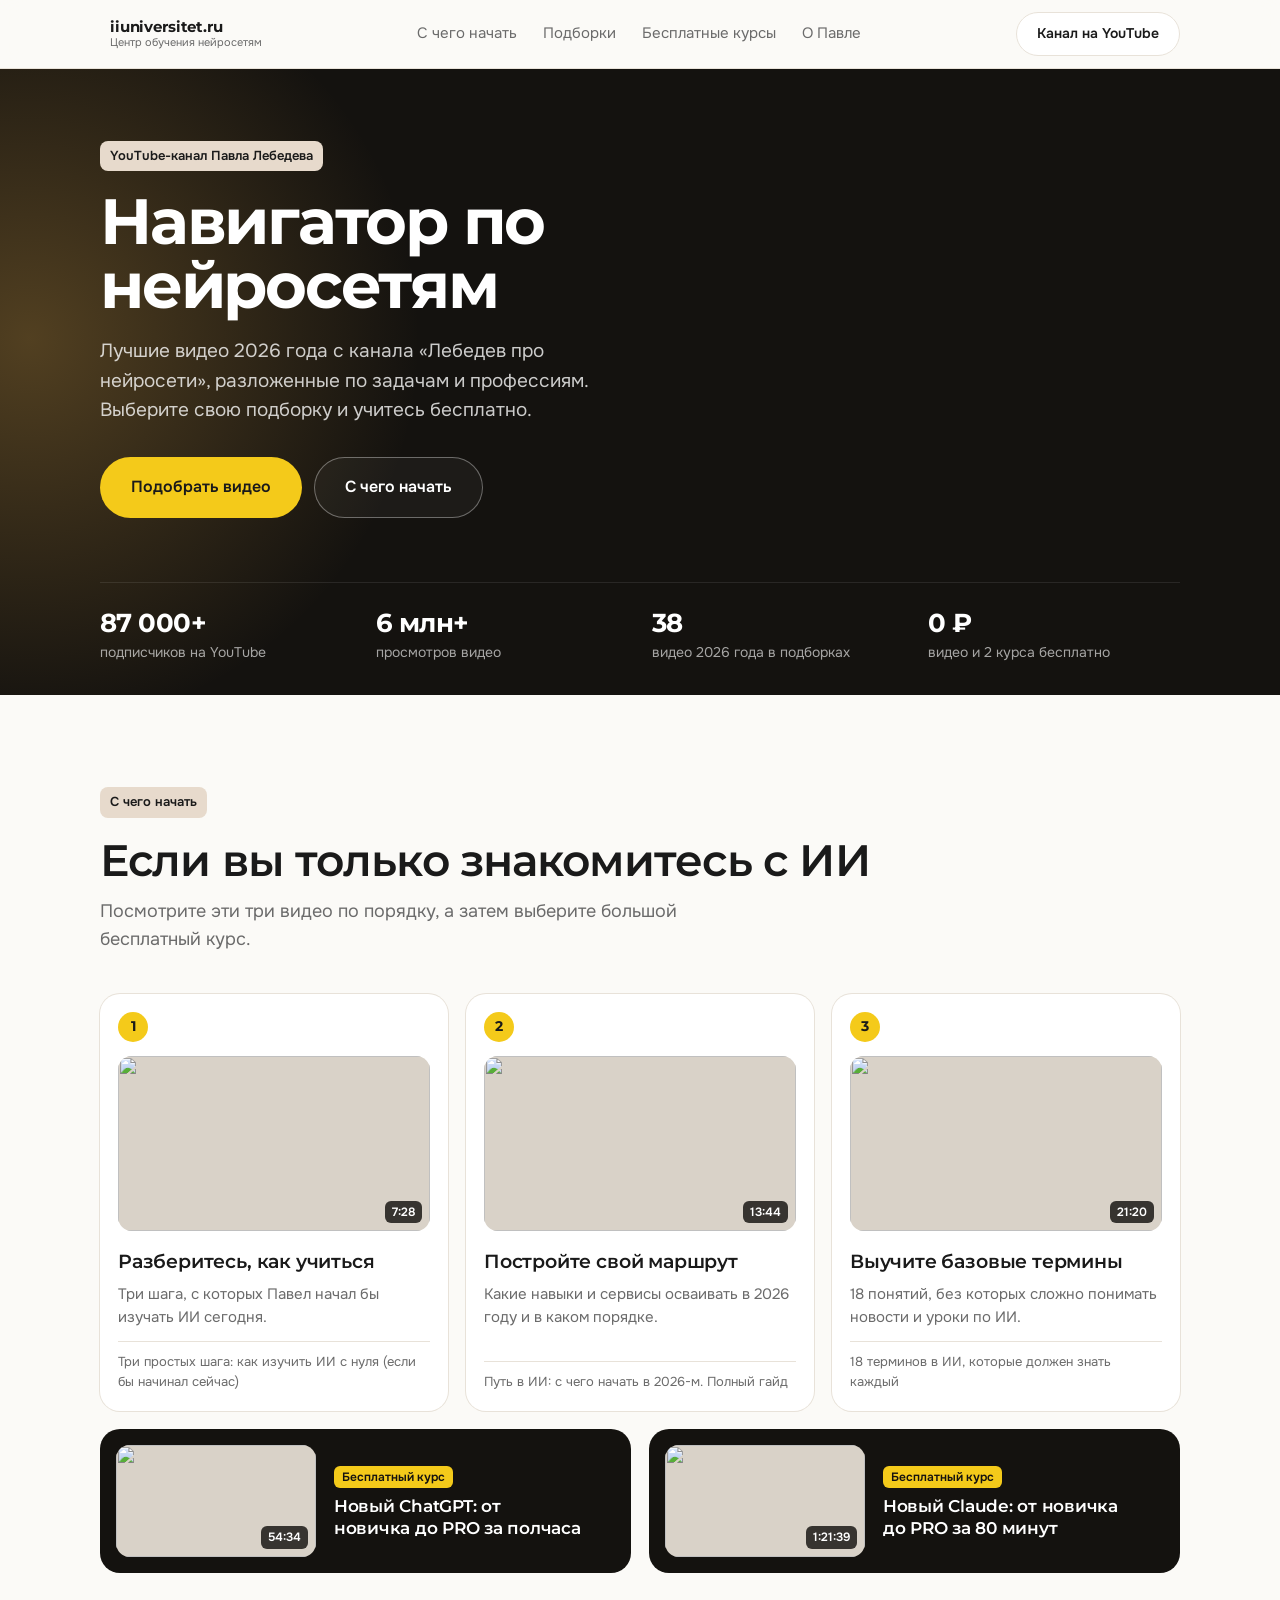
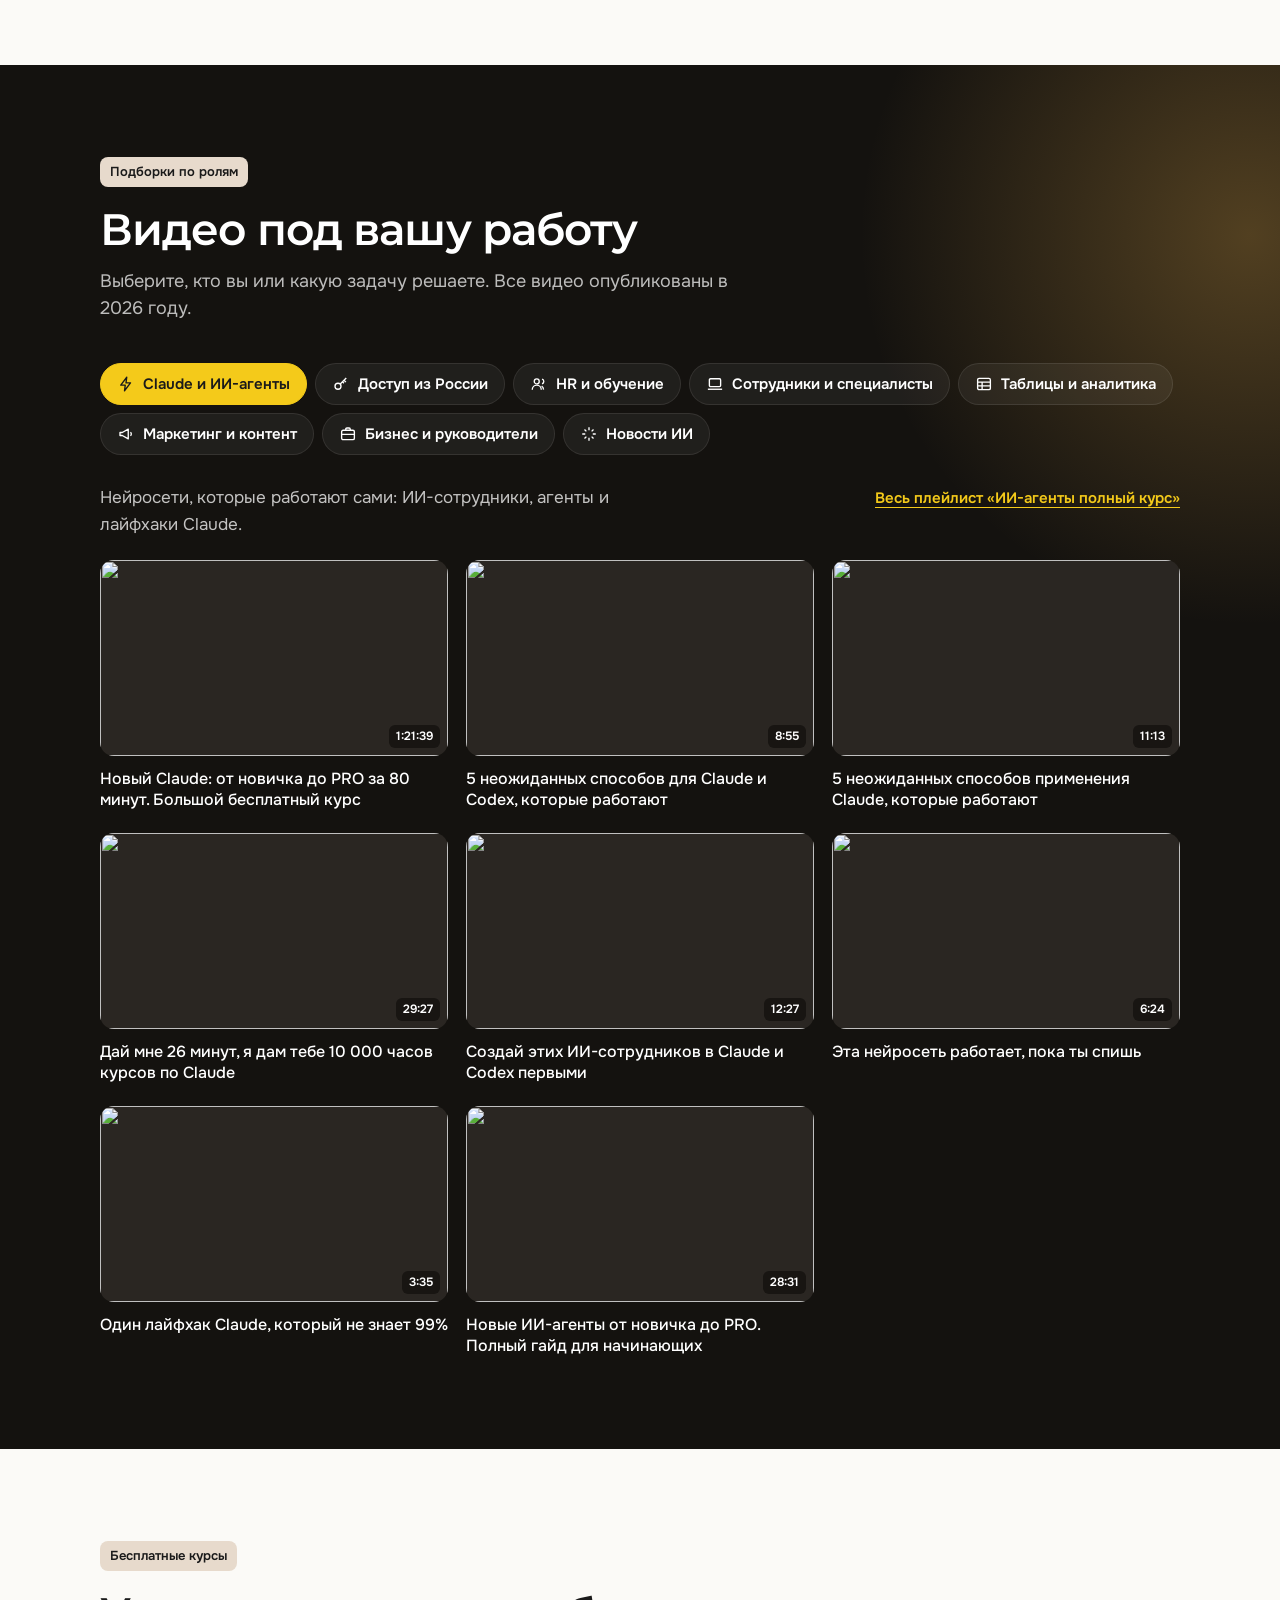
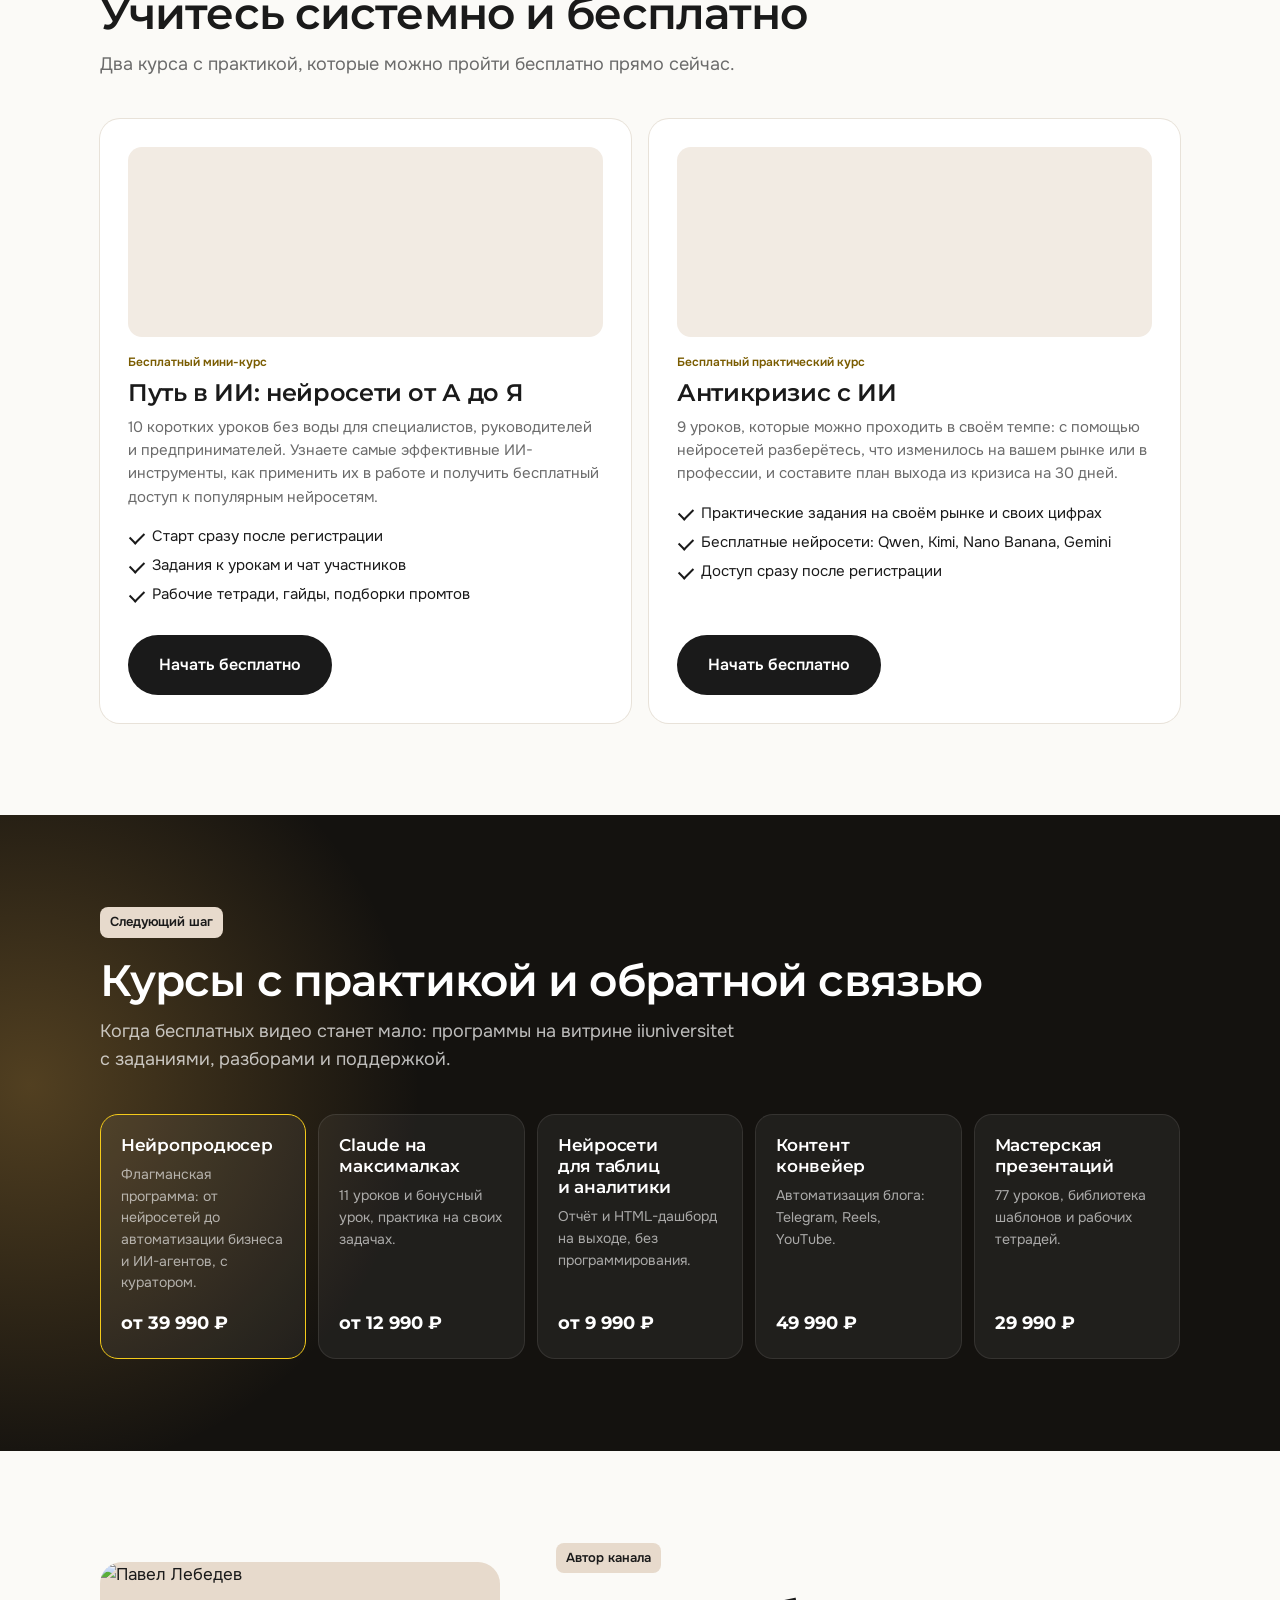
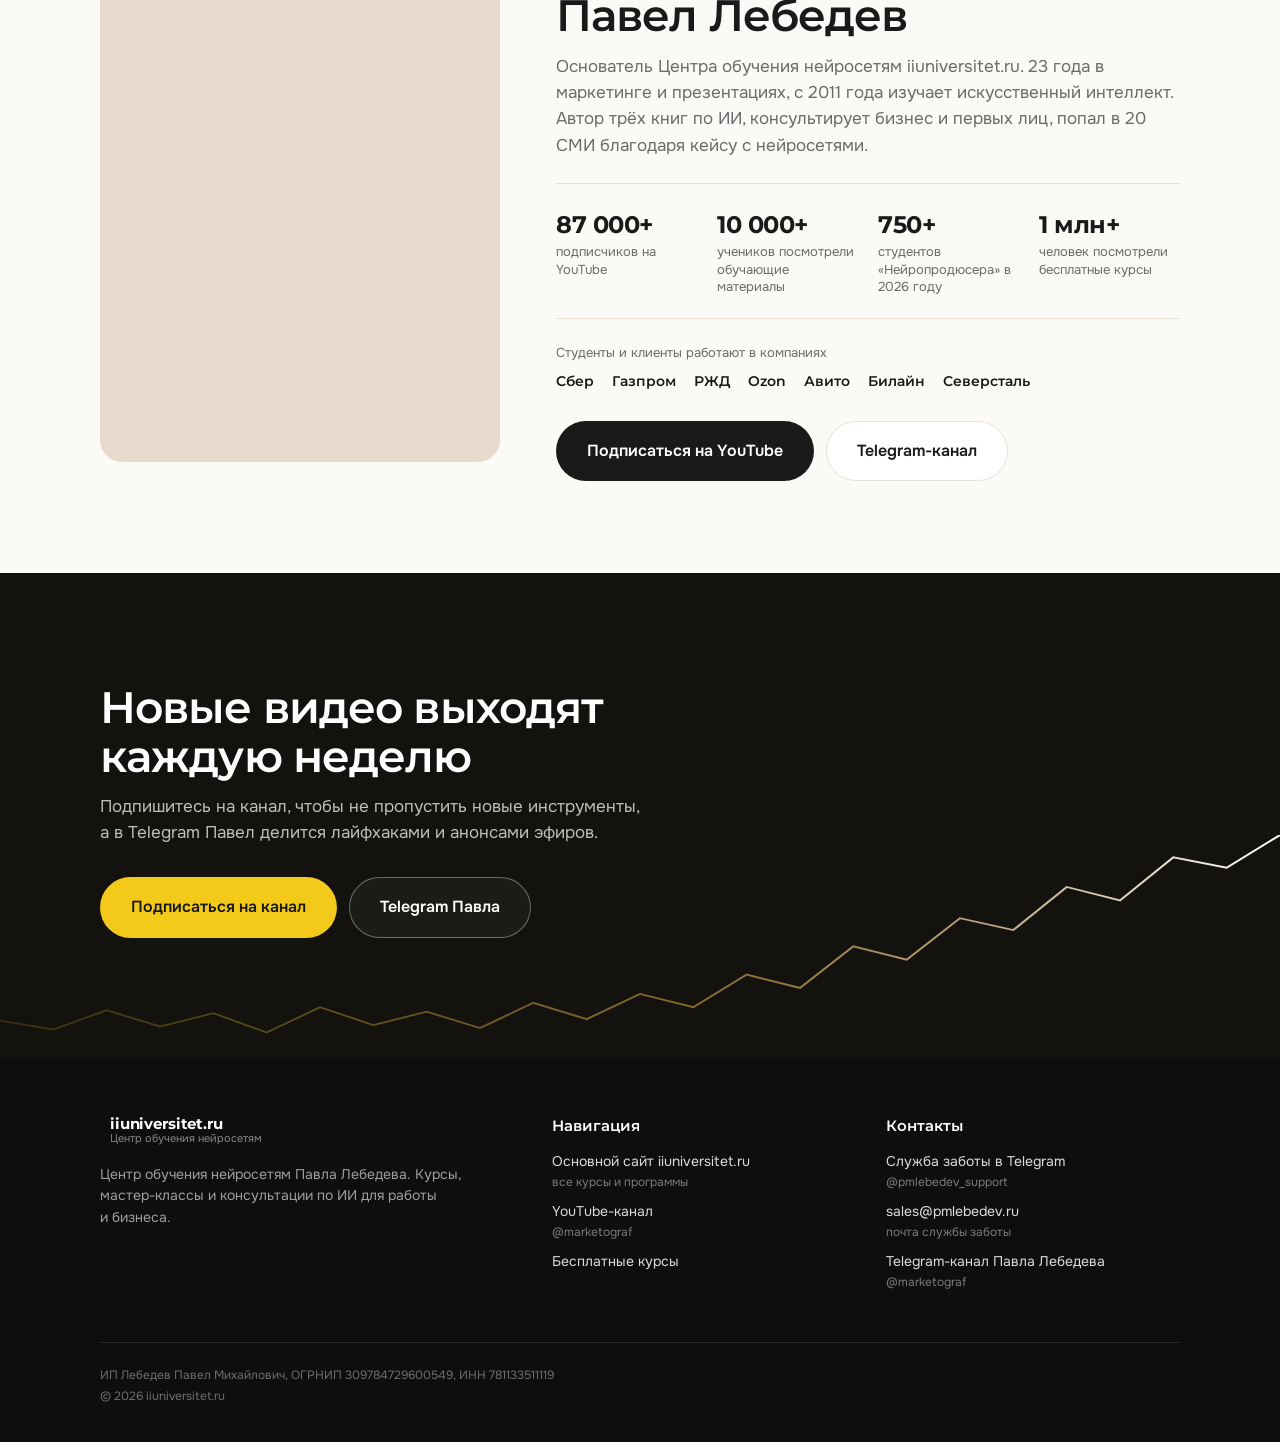
==== commit 0e4ccb6a: "Подборки: сначала Claude, затем доступ из России, остальное по новизне Co-Authored-By: Claude Opus 5" ====
--- a/index.html
+++ b/index.html
@@ -284,46 +284,46 @@
     <h2>Видео под вашу работу</h2>
     <p class="lead">Выберите, кто вы или какую задачу решаете. Все видео опубликованы в 2026 году.</p>
     <div class="tabs" role="tablist" aria-label="Подборки видео">
-<button class="tab" role="tab" id="t-biz" aria-controls="p-biz" aria-selected="true" tabindex="0"><svg><use href="#i-brief"/></svg>Бизнес и руководители</button>
+<button class="tab" role="tab" id="t-agents" aria-controls="p-agents" aria-selected="true" tabindex="0"><svg><use href="#i-bolt"/></svg>Claude и ИИ-агенты</button>
+<button class="tab" role="tab" id="t-access" aria-controls="p-access" aria-selected="false" tabindex="-1"><svg><use href="#i-key"/></svg>Доступ из России</button>
 <button class="tab" role="tab" id="t-hr" aria-controls="p-hr" aria-selected="false" tabindex="-1"><svg><use href="#i-people"/></svg>HR и обучение</button>
-<button class="tab" role="tab" id="t-mkt" aria-controls="p-mkt" aria-selected="false" tabindex="-1"><svg><use href="#i-mega"/></svg>Маркетинг и контент</button>
 <button class="tab" role="tab" id="t-emp" aria-controls="p-emp" aria-selected="false" tabindex="-1"><svg><use href="#i-laptop"/></svg>Сотрудники и специалисты</button>
 <button class="tab" role="tab" id="t-data" aria-controls="p-data" aria-selected="false" tabindex="-1"><svg><use href="#i-table"/></svg>Таблицы и аналитика</button>
-<button class="tab" role="tab" id="t-agents" aria-controls="p-agents" aria-selected="false" tabindex="-1"><svg><use href="#i-bolt"/></svg>Claude и ИИ-агенты</button>
+<button class="tab" role="tab" id="t-mkt" aria-controls="p-mkt" aria-selected="false" tabindex="-1"><svg><use href="#i-mega"/></svg>Маркетинг и контент</button>
+<button class="tab" role="tab" id="t-biz" aria-controls="p-biz" aria-selected="false" tabindex="-1"><svg><use href="#i-brief"/></svg>Бизнес и руководители</button>
 <button class="tab" role="tab" id="t-news" aria-controls="p-news" aria-selected="false" tabindex="-1"><svg><use href="#i-spark"/></svg>Новости ИИ</button>
-<button class="tab" role="tab" id="t-access" aria-controls="p-access" aria-selected="false" tabindex="-1"><svg><use href="#i-key"/></svg>Доступ из России</button>
-    </div>
-<div class="panel" role="tabpanel" id="p-biz" aria-labelledby="t-biz">
-      <div class="panel-head"><p>Как внедрить ИИ в компанию, сэкономить на рутине и не потерять деньги на ошибках.</p><a class="pl-link" href="https://www.youtube.com/playlist?list=PLPzJLqtPH-nPJwqS-ZztmFshO4MWhoUX0" target="_blank" rel="noopener">Весь плейлист «Нейросети для бизнеса»</a></div>
-      <div class="vgrid"><a class="vcard" href="https://www.youtube.com/watch?v=JXN1_Fyuqf0" target="_blank" rel="noopener"><span class="thumb"><img src="https://i.ytimg.com/vi/JXN1_Fyuqf0/mqdefault.jpg" alt="" loading="lazy" width="320" height="180"><span class="dur">22:06</span></span><span class="vt">Изучи 80% нейросетей для бизнеса за 22 минуты</span></a><a class="vcard" href="https://www.youtube.com/watch?v=s8ae7-vp3AM" target="_blank" rel="noopener"><span class="thumb"><img src="https://i.ytimg.com/vi/s8ae7-vp3AM/mqdefault.jpg" alt="" loading="lazy" width="320" height="180"><span class="dur">25:38</span></span><span class="vt">18 крутых ИИ-решений для бизнеса. Просто повтори за мной</span></a><a class="vcard" href="https://www.youtube.com/watch?v=_5KNTJLFxOo" target="_blank" rel="noopener"><span class="thumb"><img src="https://i.ytimg.com/vi/_5KNTJLFxOo/mqdefault.jpg" alt="" loading="lazy" width="320" height="180"><span class="dur">13:39</span></span><span class="vt">Как построить бизнес с ИИ в 2026 (если бы я остался один)</span></a><a class="vcard" href="https://www.youtube.com/watch?v=uXmIc0xNVvk" target="_blank" rel="noopener"><span class="thumb"><img src="https://i.ytimg.com/vi/uXmIc0xNVvk/mqdefault.jpg" alt="" loading="lazy" width="320" height="180"><span class="dur">26:39</span></span><span class="vt">Экскурсия в ИИ-бизнес. +1,2 млн в месяц</span></a><a class="vcard" href="https://www.youtube.com/watch?v=WUIeZo-oUZo" target="_blank" rel="noopener"><span class="thumb"><img src="https://i.ytimg.com/vi/WUIeZo-oUZo/mqdefault.jpg" alt="" loading="lazy" width="320" height="180"><span class="dur">9:41</span></span><span class="vt">4 ошибки с ИИ, из-за которых теряют бизнес в 2026-м</span></a><a class="vcard" href="https://www.youtube.com/watch?v=5r9LxfYTiek" target="_blank" rel="noopener"><span class="thumb"><img src="https://i.ytimg.com/vi/5r9LxfYTiek/mqdefault.jpg" alt="" loading="lazy" width="320" height="180"><span class="dur">25:50</span></span><span class="vt">Новые ИИ для селлеров: с нуля до PRO. Полный курс для Ozon и WB</span></a><a class="vcard" href="https://www.youtube.com/watch?v=J6DucTetRCE" target="_blank" rel="noopener"><span class="thumb"><img src="https://i.ytimg.com/vi/J6DucTetRCE/mqdefault.jpg" alt="" loading="lazy" width="320" height="180"><span class="dur">29:43</span></span><span class="vt">Полный курс: нейросети для риелторов, строителей, застройщиков</span></a></div>
+    </div>
+<div class="panel" role="tabpanel" id="p-agents" aria-labelledby="t-agents">
+      <div class="panel-head"><p>Нейросети, которые работают сами: ИИ-сотрудники, агенты и лайфхаки Claude.</p><a class="pl-link" href="https://www.youtube.com/playlist?list=PLbtro5KWRVmI" target="_blank" rel="noopener">Весь плейлист «ИИ-агенты полный курс»</a></div>
+      <div class="vgrid"><a class="vcard" href="https://www.youtube.com/watch?v=jKeM9RHbpGs" target="_blank" rel="noopener"><span class="thumb"><img src="https://i.ytimg.com/vi/jKeM9RHbpGs/mqdefault.jpg" alt="" loading="lazy" width="320" height="180"><span class="dur">1:21:39</span></span><span class="vt">Новый Claude: от новичка до PRO за 80 минут. Большой бесплатный курс</span></a><a class="vcard" href="https://www.youtube.com/watch?v=2BJM3pyMS1s" target="_blank" rel="noopener"><span class="thumb"><img src="https://i.ytimg.com/vi/2BJM3pyMS1s/mqdefault.jpg" alt="" loading="lazy" width="320" height="180"><span class="dur">8:55</span></span><span class="vt">5 неожиданных способов для Claude и Codex, которые работают</span></a><a class="vcard" href="https://www.youtube.com/watch?v=fF2BOXdXc_g" target="_blank" rel="noopener"><span class="thumb"><img src="https://i.ytimg.com/vi/fF2BOXdXc_g/mqdefault.jpg" alt="" loading="lazy" width="320" height="180"><span class="dur">11:13</span></span><span class="vt">5 неожиданных способов применения Claude, которые работают</span></a><a class="vcard" href="https://www.youtube.com/watch?v=mc4QB6ILd_E" target="_blank" rel="noopener"><span class="thumb"><img src="https://i.ytimg.com/vi/mc4QB6ILd_E/mqdefault.jpg" alt="" loading="lazy" width="320" height="180"><span class="dur">29:27</span></span><span class="vt">Дай мне 26 минут, я дам тебе 10 000 часов курсов по Claude</span></a><a class="vcard" href="https://www.youtube.com/watch?v=GcJ2ACTKTBs" target="_blank" rel="noopener"><span class="thumb"><img src="https://i.ytimg.com/vi/GcJ2ACTKTBs/mqdefault.jpg" alt="" loading="lazy" width="320" height="180"><span class="dur">12:27</span></span><span class="vt">Создай этих ИИ-сотрудников в Claude и Codex первыми</span></a><a class="vcard" href="https://www.youtube.com/watch?v=BMV9lg58RmE" target="_blank" rel="noopener"><span class="thumb"><img src="https://i.ytimg.com/vi/BMV9lg58RmE/mqdefault.jpg" alt="" loading="lazy" width="320" height="180"><span class="dur">6:24</span></span><span class="vt">Эта нейросеть работает, пока ты спишь</span></a><a class="vcard" href="https://www.youtube.com/watch?v=utAWfeJnfZo" target="_blank" rel="noopener"><span class="thumb"><img src="https://i.ytimg.com/vi/utAWfeJnfZo/mqdefault.jpg" alt="" loading="lazy" width="320" height="180"><span class="dur">3:35</span></span><span class="vt">Один лайфхак Claude, который не знает 99%</span></a><a class="vcard" href="https://www.youtube.com/watch?v=fUUbPUVixA4" target="_blank" rel="noopener"><span class="thumb"><img src="https://i.ytimg.com/vi/fUUbPUVixA4/mqdefault.jpg" alt="" loading="lazy" width="320" height="180"><span class="dur">28:31</span></span><span class="vt">Новые ИИ-агенты от новичка до PRO. Полный гайд для начинающих</span></a></div>
+    </div>
+<div class="panel" role="tabpanel" id="p-access" aria-labelledby="t-access" hidden>
+      <div class="panel-head"><p>Как пользоваться Claude, ChatGPT и Gemini из России и оплатить подписку.</p><a class="pl-link" href="https://www.youtube.com/playlist?list=PLPzJLqtPH-nNNAFxKt4OUAwYIjEA5XbWI" target="_blank" rel="noopener">Весь плейлист «Без VPN доступ к нейросетям из РФ»</a></div>
+      <div class="vgrid"><a class="vcard" href="https://www.youtube.com/watch?v=YUn0p1WnfEE" target="_blank" rel="noopener"><span class="thumb"><img src="https://i.ytimg.com/vi/YUn0p1WnfEE/mqdefault.jpg" alt="" loading="lazy" width="320" height="180"><span class="dur">6:06</span></span><span class="vt">Как оплатить Claude из России в 2026</span></a><a class="vcard" href="https://www.youtube.com/watch?v=mjlrqlKulmw" target="_blank" rel="noopener"><span class="thumb"><img src="https://i.ytimg.com/vi/mjlrqlKulmw/mqdefault.jpg" alt="" loading="lazy" width="320" height="180"><span class="dur">10:57</span></span><span class="vt">Без VPN: новый способ открыть Claude, ChatGPT, Gemini и другие нейросети</span></a></div>
     </div>
 <div class="panel" role="tabpanel" id="p-hr" aria-labelledby="t-hr" hidden>
       <div class="panel-head"><p>Инструменты для найма и развития людей, и какие навыки защищают сотрудников от замены ИИ.</p><a class="pl-link" href="https://www.youtube.com/playlist?list=PLPzJLqtPH-nOoR2T0LYN5ErJ7l9ZO-yav" target="_blank" rel="noopener">Весь плейлист «ИИ для HR»</a></div>
-      <div class="vgrid"><a class="vcard" href="https://www.youtube.com/watch?v=pNSYjqdLjxA" target="_blank" rel="noopener"><span class="thumb"><img src="https://i.ytimg.com/vi/pNSYjqdLjxA/mqdefault.jpg" alt="" loading="lazy" width="320" height="180"><span class="dur">15:11</span></span><span class="vt">Я протестировал 200 ИИ для HR. Вот 8 лучших</span></a><a class="vcard" href="https://www.youtube.com/watch?v=qTKBfrAq3Z8" target="_blank" rel="noopener"><span class="thumb"><img src="https://i.ytimg.com/vi/qTKBfrAq3Z8/mqdefault.jpg" alt="" loading="lazy" width="320" height="180"><span class="dur">15:06</span></span><span class="vt">Чем ты лучше ChatGPT? 5 навыков, которые сохранят тебе работу</span></a><a class="vcard" href="https://www.youtube.com/watch?v=EITY1ZERMd8" target="_blank" rel="noopener"><span class="thumb"><img src="https://i.ytimg.com/vi/EITY1ZERMd8/mqdefault.jpg" alt="" loading="lazy" width="320" height="180"><span class="dur">17:15</span></span><span class="vt">Как стать ТОП-1% с ИИ: просто повтори эти 6 шагов</span></a><a class="vcard" href="https://www.youtube.com/watch?v=7LugntnKni0" target="_blank" rel="noopener"><span class="thumb"><img src="https://i.ytimg.com/vi/7LugntnKni0/mqdefault.jpg" alt="" loading="lazy" width="320" height="180"><span class="dur">58:58</span></span><span class="vt">Эксперты про ИИ в обучении: что ждёт рынок за 6 месяцев</span></a></div>
+      <div class="vgrid"><a class="vcard" href="https://www.youtube.com/watch?v=EITY1ZERMd8" target="_blank" rel="noopener"><span class="thumb"><img src="https://i.ytimg.com/vi/EITY1ZERMd8/mqdefault.jpg" alt="" loading="lazy" width="320" height="180"><span class="dur">17:15</span></span><span class="vt">Как стать ТОП-1% с ИИ: просто повтори эти 6 шагов</span></a><a class="vcard" href="https://www.youtube.com/watch?v=qTKBfrAq3Z8" target="_blank" rel="noopener"><span class="thumb"><img src="https://i.ytimg.com/vi/qTKBfrAq3Z8/mqdefault.jpg" alt="" loading="lazy" width="320" height="180"><span class="dur">15:06</span></span><span class="vt">Чем ты лучше ChatGPT? 5 навыков, которые сохранят тебе работу</span></a><a class="vcard" href="https://www.youtube.com/watch?v=7LugntnKni0" target="_blank" rel="noopener"><span class="thumb"><img src="https://i.ytimg.com/vi/7LugntnKni0/mqdefault.jpg" alt="" loading="lazy" width="320" height="180"><span class="dur">58:58</span></span><span class="vt">Эксперты про ИИ в обучении: что ждёт рынок за 6 месяцев</span></a><a class="vcard" href="https://www.youtube.com/watch?v=pNSYjqdLjxA" target="_blank" rel="noopener"><span class="thumb"><img src="https://i.ytimg.com/vi/pNSYjqdLjxA/mqdefault.jpg" alt="" loading="lazy" width="320" height="180"><span class="dur">15:11</span></span><span class="vt">Я протестировал 200 ИИ для HR. Вот 8 лучших</span></a></div>
+    </div>
+<div class="panel" role="tabpanel" id="p-emp" aria-labelledby="t-emp" hidden>
+      <div class="panel-head"><p>Как работать с ИИ быстрее коллег и стать незаменимым специалистом.</p><a class="pl-link" href="https://www.youtube.com/playlist?list=PLPzJLqtPH-nNOIuz_iwr9AaUhDi6AeIj6" target="_blank" rel="noopener">Весь плейлист «Нейросети для сотрудников»</a></div>
+      <div class="vgrid"><a class="vcard" href="https://www.youtube.com/watch?v=EITY1ZERMd8" target="_blank" rel="noopener"><span class="thumb"><img src="https://i.ytimg.com/vi/EITY1ZERMd8/mqdefault.jpg" alt="" loading="lazy" width="320" height="180"><span class="dur">17:15</span></span><span class="vt">Как стать ТОП-1% с ИИ: просто повтори эти 6 шагов</span></a><a class="vcard" href="https://www.youtube.com/watch?v=qTKBfrAq3Z8" target="_blank" rel="noopener"><span class="thumb"><img src="https://i.ytimg.com/vi/qTKBfrAq3Z8/mqdefault.jpg" alt="" loading="lazy" width="320" height="180"><span class="dur">15:06</span></span><span class="vt">Чем ты лучше ChatGPT? 5 навыков, которые сохранят тебе работу</span></a><a class="vcard" href="https://www.youtube.com/watch?v=utAWfeJnfZo" target="_blank" rel="noopener"><span class="thumb"><img src="https://i.ytimg.com/vi/utAWfeJnfZo/mqdefault.jpg" alt="" loading="lazy" width="320" height="180"><span class="dur">3:35</span></span><span class="vt">Один лайфхак Claude, который не знает 99%</span></a><a class="vcard" href="https://www.youtube.com/watch?v=acNQCELEo1E" target="_blank" rel="noopener"><span class="thumb"><img src="https://i.ytimg.com/vi/acNQCELEo1E/mqdefault.jpg" alt="" loading="lazy" width="320" height="180"><span class="dur">21:44</span></span><span class="vt">18 крутых способов использовать ChatGPT, которые могут запретить</span></a></div>
+    </div>
+<div class="panel" role="tabpanel" id="p-data" aria-labelledby="t-data" hidden>
+      <div class="panel-head"><p>ИИ-агенты для Excel и Google Таблиц: отчёты и дашборды без программирования.</p><a class="pl-link" href="https://www.youtube.com/playlist?list=PLPzJLqtPH-nPaxYBE7EVILKqqPT7GVa2g" target="_blank" rel="noopener">Весь плейлист «ИИ для таблиц и аналитики»</a></div>
+      <div class="vgrid"><a class="vcard" href="https://www.youtube.com/watch?v=rLrS66KNXts" target="_blank" rel="noopener"><span class="thumb"><img src="https://i.ytimg.com/vi/rLrS66KNXts/mqdefault.jpg" alt="" loading="lazy" width="320" height="180"><span class="dur">11:22</span></span><span class="vt">Худший совет по Excel, которому я следовал 15 лет</span></a><a class="vcard" href="https://www.youtube.com/watch?v=4n5sXOIfYNw" target="_blank" rel="noopener"><span class="thumb"><img src="https://i.ytimg.com/vi/4n5sXOIfYNw/mqdefault.jpg" alt="" loading="lazy" width="320" height="180"><span class="dur">24:59</span></span><span class="vt">Новые ИИ-агенты для таблиц: полный курс с нуля до PRO</span></a></div>
     </div>
 <div class="panel" role="tabpanel" id="p-mkt" aria-labelledby="t-mkt" hidden>
       <div class="panel-head"><p>Контент-завод на ИИ, тексты, картинки и презентации для соцсетей и блога.</p><a class="pl-link" href="https://www.youtube.com/playlist?list=PLPzJLqtPH-nPYd3r12-hofBdACa0N8QoC" target="_blank" rel="noopener">Весь плейлист «Нейросети для фото и дизайна»</a></div>
-      <div class="vgrid"><a class="vcard" href="https://www.youtube.com/watch?v=6_H7Fow_Eis" target="_blank" rel="noopener"><span class="thumb"><img src="https://i.ytimg.com/vi/6_H7Fow_Eis/mqdefault.jpg" alt="" loading="lazy" width="320" height="180"><span class="dur">27:26</span></span><span class="vt">Построй свой контент-завод с ИИ на Claude за 28 минут</span></a><a class="vcard" href="https://www.youtube.com/watch?v=fxltyJfI1OM" target="_blank" rel="noopener"><span class="thumb"><img src="https://i.ytimg.com/vi/fxltyJfI1OM/mqdefault.jpg" alt="" loading="lazy" width="320" height="180"><span class="dur">11:35</span></span><span class="vt">Построй свой контент-завод на ИИ за 11 минут</span></a><a class="vcard" href="https://www.youtube.com/watch?v=ORlqfs3AgwM" target="_blank" rel="noopener"><span class="thumb"><img src="https://i.ytimg.com/vi/ORlqfs3AgwM/mqdefault.jpg" alt="" loading="lazy" width="320" height="180"><span class="dur">1:10:11</span></span><span class="vt">Новые нейросети для блога: с нуля до PRO. Полный курс по ИИ для контента</span></a><a class="vcard" href="https://www.youtube.com/watch?v=ZmzRjaVUe-g" target="_blank" rel="noopener"><span class="thumb"><img src="https://i.ytimg.com/vi/ZmzRjaVUe-g/mqdefault.jpg" alt="" loading="lazy" width="320" height="180"><span class="dur">17:43</span></span><span class="vt">19 крутых способов для ChatGPT Image 2.5</span></a><a class="vcard" href="https://www.youtube.com/watch?v=mzL4XflpD8Q" target="_blank" rel="noopener"><span class="thumb"><img src="https://i.ytimg.com/vi/mzL4XflpD8Q/mqdefault.jpg" alt="" loading="lazy" width="320" height="180"><span class="dur">13:55</span></span><span class="vt">Топ-1% создают ИИ-презентации иначе. Вот как именно</span></a><a class="vcard" href="https://www.youtube.com/watch?v=6hgIwhOtQ1w" target="_blank" rel="noopener"><span class="thumb"><img src="https://i.ytimg.com/vi/6hgIwhOtQ1w/mqdefault.jpg" alt="" loading="lazy" width="320" height="180"><span class="dur">22:16</span></span><span class="vt">18 крутых способов для ChatGPT (что кажется нелегально)</span></a></div>
-    </div>
-<div class="panel" role="tabpanel" id="p-emp" aria-labelledby="t-emp" hidden>
-      <div class="panel-head"><p>Как работать с ИИ быстрее коллег и стать незаменимым специалистом.</p><a class="pl-link" href="https://www.youtube.com/playlist?list=PLPzJLqtPH-nNOIuz_iwr9AaUhDi6AeIj6" target="_blank" rel="noopener">Весь плейлист «Нейросети для сотрудников»</a></div>
-      <div class="vgrid"><a class="vcard" href="https://www.youtube.com/watch?v=EITY1ZERMd8" target="_blank" rel="noopener"><span class="thumb"><img src="https://i.ytimg.com/vi/EITY1ZERMd8/mqdefault.jpg" alt="" loading="lazy" width="320" height="180"><span class="dur">17:15</span></span><span class="vt">Как стать ТОП-1% с ИИ: просто повтори эти 6 шагов</span></a><a class="vcard" href="https://www.youtube.com/watch?v=qTKBfrAq3Z8" target="_blank" rel="noopener"><span class="thumb"><img src="https://i.ytimg.com/vi/qTKBfrAq3Z8/mqdefault.jpg" alt="" loading="lazy" width="320" height="180"><span class="dur">15:06</span></span><span class="vt">Чем ты лучше ChatGPT? 5 навыков, которые сохранят тебе работу</span></a><a class="vcard" href="https://www.youtube.com/watch?v=acNQCELEo1E" target="_blank" rel="noopener"><span class="thumb"><img src="https://i.ytimg.com/vi/acNQCELEo1E/mqdefault.jpg" alt="" loading="lazy" width="320" height="180"><span class="dur">21:44</span></span><span class="vt">18 крутых способов использовать ChatGPT, которые могут запретить</span></a><a class="vcard" href="https://www.youtube.com/watch?v=utAWfeJnfZo" target="_blank" rel="noopener"><span class="thumb"><img src="https://i.ytimg.com/vi/utAWfeJnfZo/mqdefault.jpg" alt="" loading="lazy" width="320" height="180"><span class="dur">3:35</span></span><span class="vt">Один лайфхак Claude, который не знает 99%</span></a></div>
-    </div>
-<div class="panel" role="tabpanel" id="p-data" aria-labelledby="t-data" hidden>
-      <div class="panel-head"><p>ИИ-агенты для Excel и Google Таблиц: отчёты и дашборды без программирования.</p><a class="pl-link" href="https://www.youtube.com/playlist?list=PLPzJLqtPH-nPaxYBE7EVILKqqPT7GVa2g" target="_blank" rel="noopener">Весь плейлист «ИИ для таблиц и аналитики»</a></div>
-      <div class="vgrid"><a class="vcard" href="https://www.youtube.com/watch?v=4n5sXOIfYNw" target="_blank" rel="noopener"><span class="thumb"><img src="https://i.ytimg.com/vi/4n5sXOIfYNw/mqdefault.jpg" alt="" loading="lazy" width="320" height="180"><span class="dur">24:59</span></span><span class="vt">Новые ИИ-агенты для таблиц: полный курс с нуля до PRO</span></a><a class="vcard" href="https://www.youtube.com/watch?v=rLrS66KNXts" target="_blank" rel="noopener"><span class="thumb"><img src="https://i.ytimg.com/vi/rLrS66KNXts/mqdefault.jpg" alt="" loading="lazy" width="320" height="180"><span class="dur">11:22</span></span><span class="vt">Худший совет по Excel, которому я следовал 15 лет</span></a></div>
-    </div>
-<div class="panel" role="tabpanel" id="p-agents" aria-labelledby="t-agents" hidden>
-      <div class="panel-head"><p>Нейросети, которые работают сами: ИИ-сотрудники, агенты и лайфхаки Claude.</p><a class="pl-link" href="https://www.youtube.com/playlist?list=PLbtro5KWRVmI" target="_blank" rel="noopener">Весь плейлист «ИИ-агенты полный курс»</a></div>
-      <div class="vgrid"><a class="vcard" href="https://www.youtube.com/watch?v=fUUbPUVixA4" target="_blank" rel="noopener"><span class="thumb"><img src="https://i.ytimg.com/vi/fUUbPUVixA4/mqdefault.jpg" alt="" loading="lazy" width="320" height="180"><span class="dur">28:31</span></span><span class="vt">Новые ИИ-агенты от новичка до PRO. Полный гайд для начинающих</span></a><a class="vcard" href="https://www.youtube.com/watch?v=GcJ2ACTKTBs" target="_blank" rel="noopener"><span class="thumb"><img src="https://i.ytimg.com/vi/GcJ2ACTKTBs/mqdefault.jpg" alt="" loading="lazy" width="320" height="180"><span class="dur">12:27</span></span><span class="vt">Создай этих ИИ-сотрудников в Claude и Codex первыми</span></a><a class="vcard" href="https://www.youtube.com/watch?v=BMV9lg58RmE" target="_blank" rel="noopener"><span class="thumb"><img src="https://i.ytimg.com/vi/BMV9lg58RmE/mqdefault.jpg" alt="" loading="lazy" width="320" height="180"><span class="dur">6:24</span></span><span class="vt">Эта нейросеть работает, пока ты спишь</span></a><a class="vcard" href="https://www.youtube.com/watch?v=2BJM3pyMS1s" target="_blank" rel="noopener"><span class="thumb"><img src="https://i.ytimg.com/vi/2BJM3pyMS1s/mqdefault.jpg" alt="" loading="lazy" width="320" height="180"><span class="dur">8:55</span></span><span class="vt">5 неожиданных способов для Claude и Codex, которые работают</span></a><a class="vcard" href="https://www.youtube.com/watch?v=fF2BOXdXc_g" target="_blank" rel="noopener"><span class="thumb"><img src="https://i.ytimg.com/vi/fF2BOXdXc_g/mqdefault.jpg" alt="" loading="lazy" width="320" height="180"><span class="dur">11:13</span></span><span class="vt">5 неожиданных способов применения Claude, которые работают</span></a><a class="vcard" href="https://www.youtube.com/watch?v=mc4QB6ILd_E" target="_blank" rel="noopener"><span class="thumb"><img src="https://i.ytimg.com/vi/mc4QB6ILd_E/mqdefault.jpg" alt="" loading="lazy" width="320" height="180"><span class="dur">29:27</span></span><span class="vt">Дай мне 26 минут, я дам тебе 10 000 часов курсов по Claude</span></a></div>
+      <div class="vgrid"><a class="vcard" href="https://www.youtube.com/watch?v=ZmzRjaVUe-g" target="_blank" rel="noopener"><span class="thumb"><img src="https://i.ytimg.com/vi/ZmzRjaVUe-g/mqdefault.jpg" alt="" loading="lazy" width="320" height="180"><span class="dur">17:43</span></span><span class="vt">19 крутых способов для ChatGPT Image 2.5</span></a><a class="vcard" href="https://www.youtube.com/watch?v=6_H7Fow_Eis" target="_blank" rel="noopener"><span class="thumb"><img src="https://i.ytimg.com/vi/6_H7Fow_Eis/mqdefault.jpg" alt="" loading="lazy" width="320" height="180"><span class="dur">27:26</span></span><span class="vt">Построй свой контент-завод с ИИ на Claude за 28 минут</span></a><a class="vcard" href="https://www.youtube.com/watch?v=fxltyJfI1OM" target="_blank" rel="noopener"><span class="thumb"><img src="https://i.ytimg.com/vi/fxltyJfI1OM/mqdefault.jpg" alt="" loading="lazy" width="320" height="180"><span class="dur">11:35</span></span><span class="vt">Построй свой контент-завод на ИИ за 11 минут</span></a><a class="vcard" href="https://www.youtube.com/watch?v=ORlqfs3AgwM" target="_blank" rel="noopener"><span class="thumb"><img src="https://i.ytimg.com/vi/ORlqfs3AgwM/mqdefault.jpg" alt="" loading="lazy" width="320" height="180"><span class="dur">1:10:11</span></span><span class="vt">Новые нейросети для блога: с нуля до PRO. Полный курс по ИИ для контента</span></a><a class="vcard" href="https://www.youtube.com/watch?v=mzL4XflpD8Q" target="_blank" rel="noopener"><span class="thumb"><img src="https://i.ytimg.com/vi/mzL4XflpD8Q/mqdefault.jpg" alt="" loading="lazy" width="320" height="180"><span class="dur">13:55</span></span><span class="vt">Топ-1% создают ИИ-презентации иначе. Вот как именно</span></a><a class="vcard" href="https://www.youtube.com/watch?v=6hgIwhOtQ1w" target="_blank" rel="noopener"><span class="thumb"><img src="https://i.ytimg.com/vi/6hgIwhOtQ1w/mqdefault.jpg" alt="" loading="lazy" width="320" height="180"><span class="dur">22:16</span></span><span class="vt">18 крутых способов для ChatGPT (что кажется нелегально)</span></a></div>
+    </div>
+<div class="panel" role="tabpanel" id="p-biz" aria-labelledby="t-biz" hidden>
+      <div class="panel-head"><p>Как внедрить ИИ в компанию, сэкономить на рутине и не потерять деньги на ошибках.</p><a class="pl-link" href="https://www.youtube.com/playlist?list=PLPzJLqtPH-nPJwqS-ZztmFshO4MWhoUX0" target="_blank" rel="noopener">Весь плейлист «Нейросети для бизнеса»</a></div>
+      <div class="vgrid"><a class="vcard" href="https://www.youtube.com/watch?v=J6DucTetRCE" target="_blank" rel="noopener"><span class="thumb"><img src="https://i.ytimg.com/vi/J6DucTetRCE/mqdefault.jpg" alt="" loading="lazy" width="320" height="180"><span class="dur">29:43</span></span><span class="vt">Полный курс: нейросети для риелторов, строителей, застройщиков</span></a><a class="vcard" href="https://www.youtube.com/watch?v=JXN1_Fyuqf0" target="_blank" rel="noopener"><span class="thumb"><img src="https://i.ytimg.com/vi/JXN1_Fyuqf0/mqdefault.jpg" alt="" loading="lazy" width="320" height="180"><span class="dur">22:06</span></span><span class="vt">Изучи 80% нейросетей для бизнеса за 22 минуты</span></a><a class="vcard" href="https://www.youtube.com/watch?v=s8ae7-vp3AM" target="_blank" rel="noopener"><span class="thumb"><img src="https://i.ytimg.com/vi/s8ae7-vp3AM/mqdefault.jpg" alt="" loading="lazy" width="320" height="180"><span class="dur">25:38</span></span><span class="vt">18 крутых ИИ-решений для бизнеса. Просто повтори за мной</span></a><a class="vcard" href="https://www.youtube.com/watch?v=5r9LxfYTiek" target="_blank" rel="noopener"><span class="thumb"><img src="https://i.ytimg.com/vi/5r9LxfYTiek/mqdefault.jpg" alt="" loading="lazy" width="320" height="180"><span class="dur">25:50</span></span><span class="vt">Новые ИИ для селлеров: с нуля до PRO. Полный курс для Ozon и WB</span></a><a class="vcard" href="https://www.youtube.com/watch?v=WUIeZo-oUZo" target="_blank" rel="noopener"><span class="thumb"><img src="https://i.ytimg.com/vi/WUIeZo-oUZo/mqdefault.jpg" alt="" loading="lazy" width="320" height="180"><span class="dur">9:41</span></span><span class="vt">4 ошибки с ИИ, из-за которых теряют бизнес в 2026-м</span></a><a class="vcard" href="https://www.youtube.com/watch?v=uXmIc0xNVvk" target="_blank" rel="noopener"><span class="thumb"><img src="https://i.ytimg.com/vi/uXmIc0xNVvk/mqdefault.jpg" alt="" loading="lazy" width="320" height="180"><span class="dur">26:39</span></span><span class="vt">Экскурсия в ИИ-бизнес. +1,2 млн в месяц</span></a><a class="vcard" href="https://www.youtube.com/watch?v=_5KNTJLFxOo" target="_blank" rel="noopener"><span class="thumb"><img src="https://i.ytimg.com/vi/_5KNTJLFxOo/mqdefault.jpg" alt="" loading="lazy" width="320" height="180"><span class="dur">13:39</span></span><span class="vt">Как построить бизнес с ИИ в 2026 (если бы я остался один)</span></a></div>
     </div>
 <div class="panel" role="tabpanel" id="p-news" aria-labelledby="t-news" hidden>
       <div class="panel-head"><p>Что изменилось в нейросетях за месяц и к чему готовиться.</p><a class="pl-link" href="https://www.youtube.com/playlist?list=PLPzJLqtPH-nPGyfMIKsCB0Ku0ylA4DeWo" target="_blank" rel="noopener">Весь плейлист «Новости ИИ»</a></div>
-      <div class="vgrid"><a class="vcard" href="https://www.youtube.com/watch?v=r8B7PPIJkm4" target="_blank" rel="noopener"><span class="thumb"><img src="https://i.ytimg.com/vi/r8B7PPIJkm4/mqdefault.jpg" alt="" loading="lazy" width="320" height="180"><span class="dur">46:14</span></span><span class="vt">ИИ-новости: самый большой выпуск месяца</span></a><a class="vcard" href="https://www.youtube.com/watch?v=-fXIjE77wsc" target="_blank" rel="noopener"><span class="thumb"><img src="https://i.ytimg.com/vi/-fXIjE77wsc/mqdefault.jpg" alt="" loading="lazy" width="320" height="180"><span class="dur">33:49</span></span><span class="vt">Вторая революция ИИ, которую мы пропустили. К чему готовиться?</span></a><a class="vcard" href="https://www.youtube.com/watch?v=-FKoyfPz8wc" target="_blank" rel="noopener"><span class="thumb"><img src="https://i.ytimg.com/vi/-FKoyfPz8wc/mqdefault.jpg" alt="" loading="lazy" width="320" height="180"><span class="dur">8:10</span></span><span class="vt">Самый опасный ИИ в истории: вся правда про Claude Mythos и Claude Fable</span></a><a class="vcard" href="https://www.youtube.com/watch?v=B-AWQ2TVphY" target="_blank" rel="noopener"><span class="thumb"><img src="https://i.ytimg.com/vi/B-AWQ2TVphY/mqdefault.jpg" alt="" loading="lazy" width="320" height="180"><span class="dur">25:22</span></span><span class="vt">ИИ-новости: ИИ взломал сайты и биометрию, Цукерберг клонировал себя</span></a></div>
-    </div>
-<div class="panel" role="tabpanel" id="p-access" aria-labelledby="t-access" hidden>
-      <div class="panel-head"><p>Как пользоваться Claude, ChatGPT и Gemini из России и оплатить подписку.</p><a class="pl-link" href="https://www.youtube.com/playlist?list=PLPzJLqtPH-nNNAFxKt4OUAwYIjEA5XbWI" target="_blank" rel="noopener">Весь плейлист «Без VPN доступ к нейросетям из РФ»</a></div>
-      <div class="vgrid"><a class="vcard" href="https://www.youtube.com/watch?v=mjlrqlKulmw" target="_blank" rel="noopener"><span class="thumb"><img src="https://i.ytimg.com/vi/mjlrqlKulmw/mqdefault.jpg" alt="" loading="lazy" width="320" height="180"><span class="dur">10:57</span></span><span class="vt">Без VPN: новый способ открыть Claude, ChatGPT, Gemini и другие нейросети</span></a><a class="vcard" href="https://www.youtube.com/watch?v=YUn0p1WnfEE" target="_blank" rel="noopener"><span class="thumb"><img src="https://i.ytimg.com/vi/YUn0p1WnfEE/mqdefault.jpg" alt="" loading="lazy" width="320" height="180"><span class="dur">6:06</span></span><span class="vt">Как оплатить Claude из России в 2026</span></a></div>
+      <div class="vgrid"><a class="vcard" href="https://www.youtube.com/watch?v=-FKoyfPz8wc" target="_blank" rel="noopener"><span class="thumb"><img src="https://i.ytimg.com/vi/-FKoyfPz8wc/mqdefault.jpg" alt="" loading="lazy" width="320" height="180"><span class="dur">8:10</span></span><span class="vt">Самый опасный ИИ в истории: вся правда про Claude Mythos и Claude Fable</span></a><a class="vcard" href="https://www.youtube.com/watch?v=-fXIjE77wsc" target="_blank" rel="noopener"><span class="thumb"><img src="https://i.ytimg.com/vi/-fXIjE77wsc/mqdefault.jpg" alt="" loading="lazy" width="320" height="180"><span class="dur">33:49</span></span><span class="vt">Вторая революция ИИ, которую мы пропустили. К чему готовиться?</span></a><a class="vcard" href="https://www.youtube.com/watch?v=r8B7PPIJkm4" target="_blank" rel="noopener"><span class="thumb"><img src="https://i.ytimg.com/vi/r8B7PPIJkm4/mqdefault.jpg" alt="" loading="lazy" width="320" height="180"><span class="dur">46:14</span></span><span class="vt">ИИ-новости: самый большой выпуск месяца</span></a><a class="vcard" href="https://www.youtube.com/watch?v=B-AWQ2TVphY" target="_blank" rel="noopener"><span class="thumb"><img src="https://i.ytimg.com/vi/B-AWQ2TVphY/mqdefault.jpg" alt="" loading="lazy" width="320" height="180"><span class="dur">25:22</span></span><span class="vt">ИИ-новости: ИИ взломал сайты и биометрию, Цукерберг клонировал себя</span></a></div>
     </div>
   </div>
 </section>
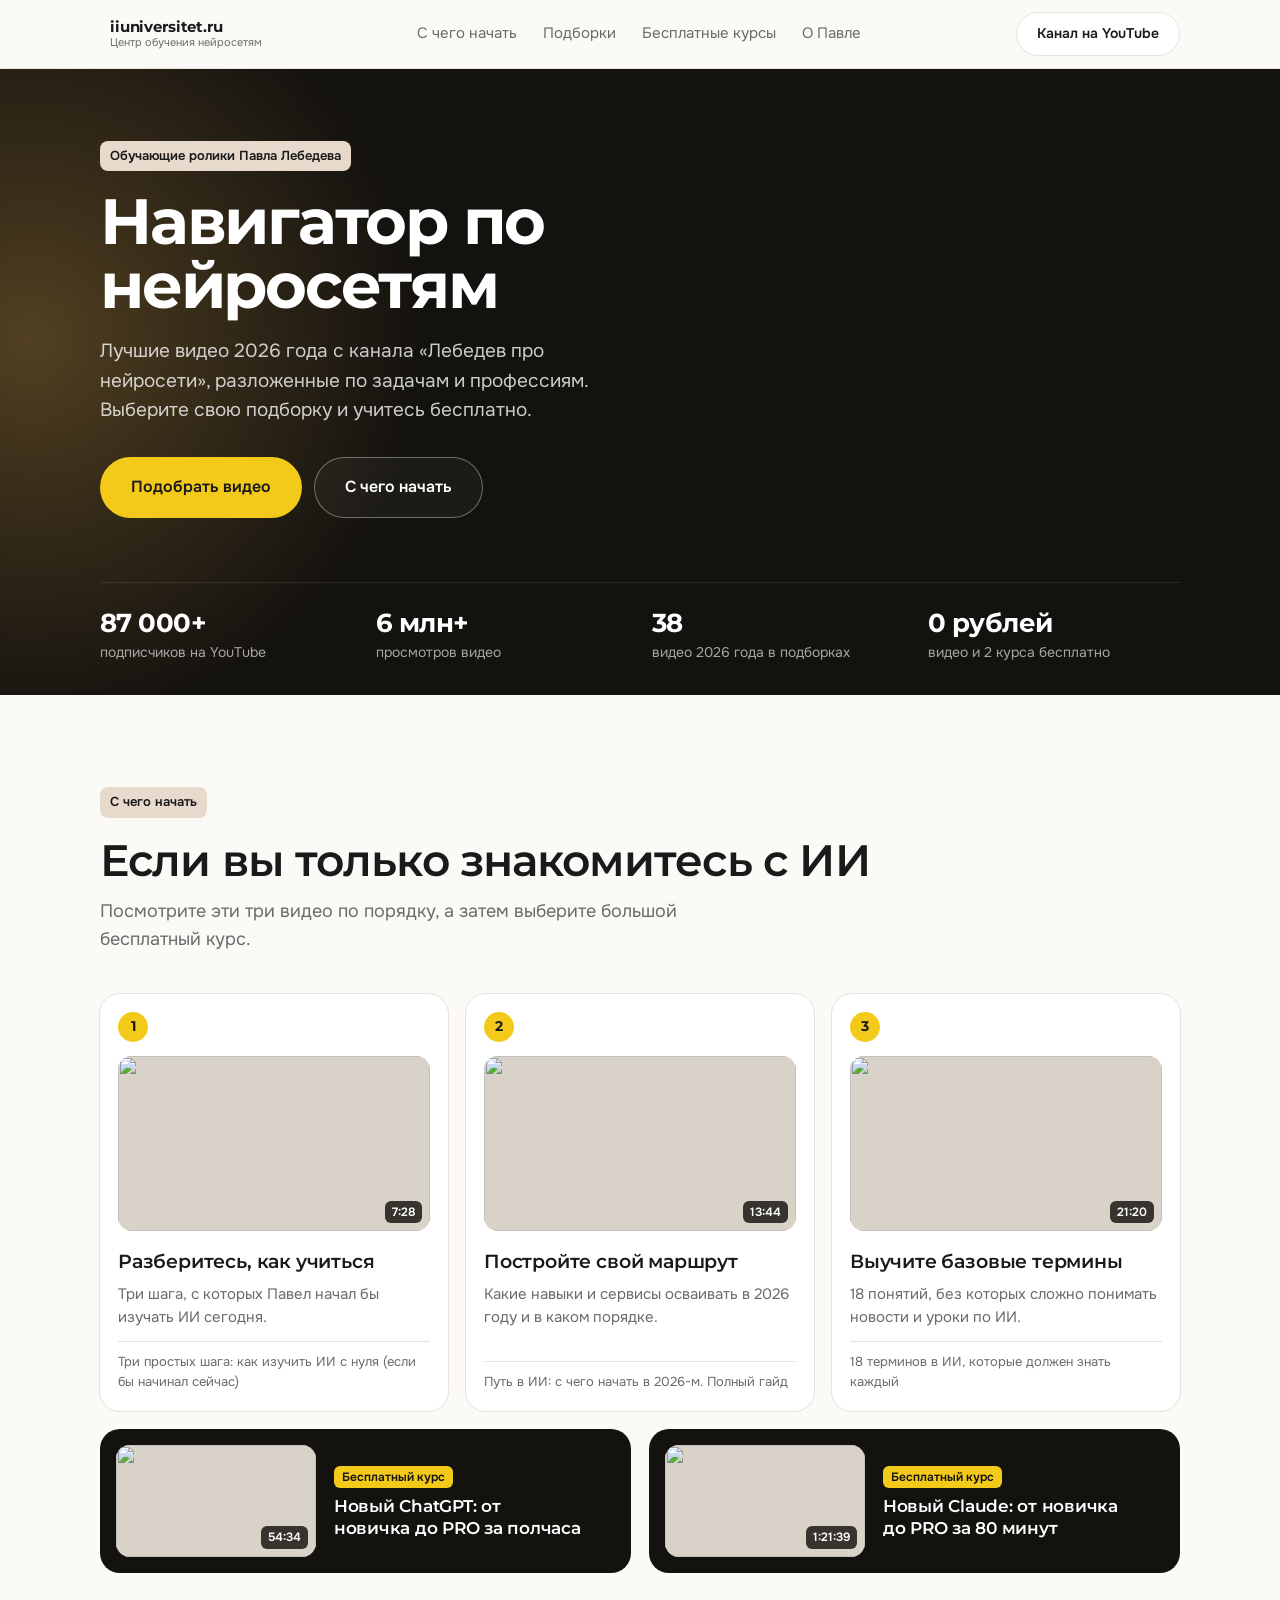
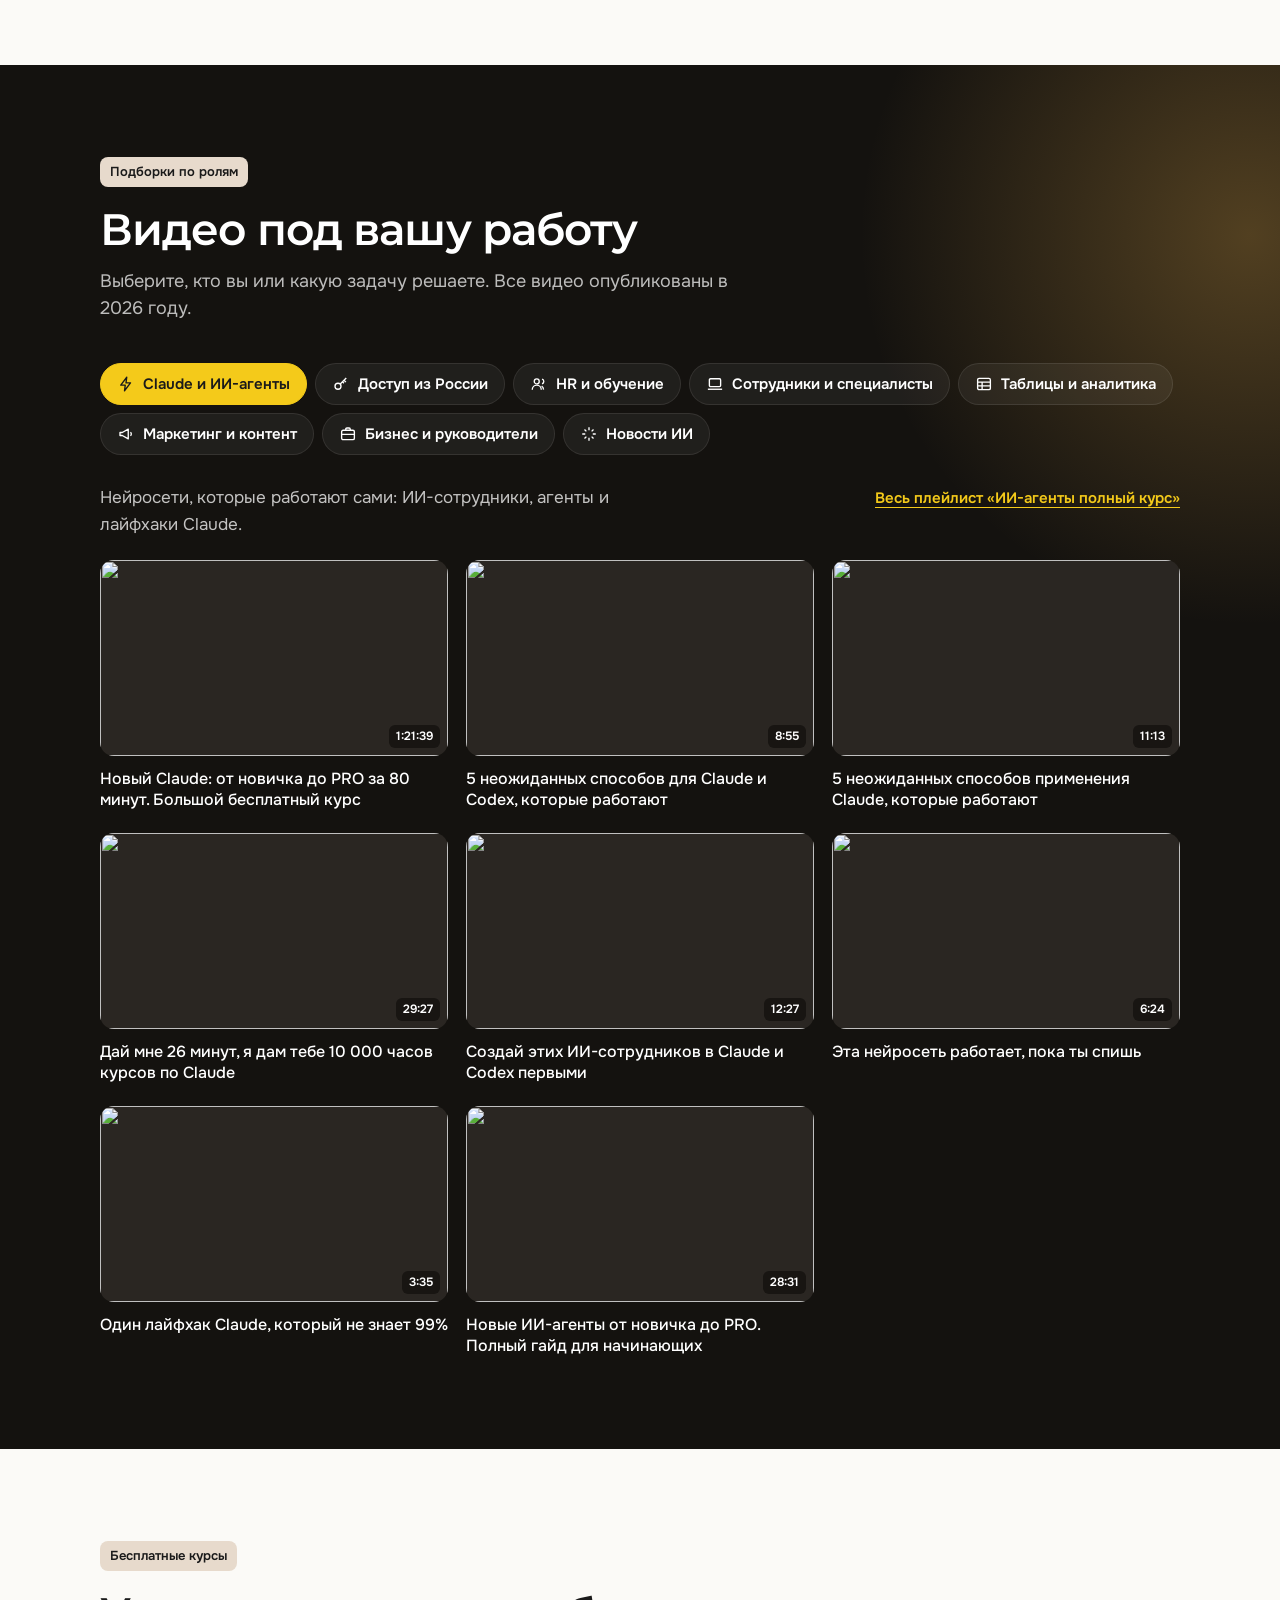
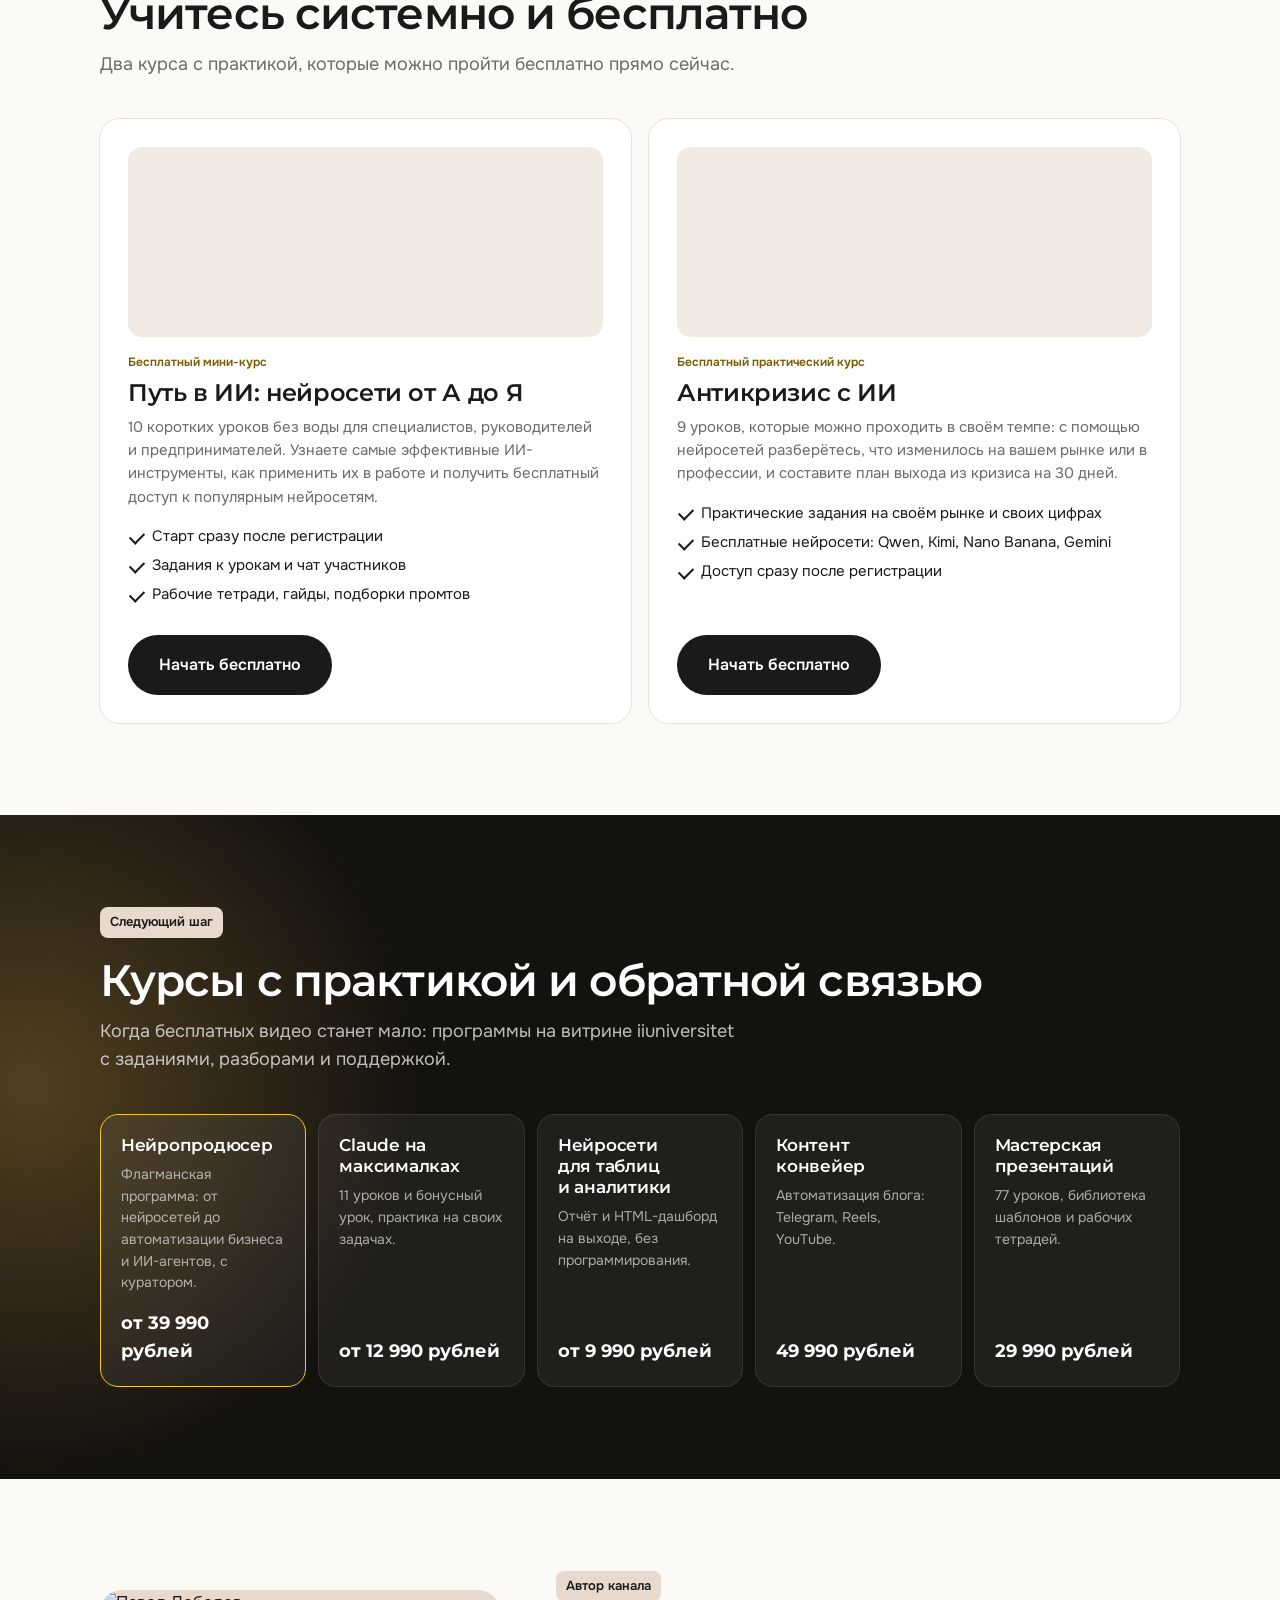
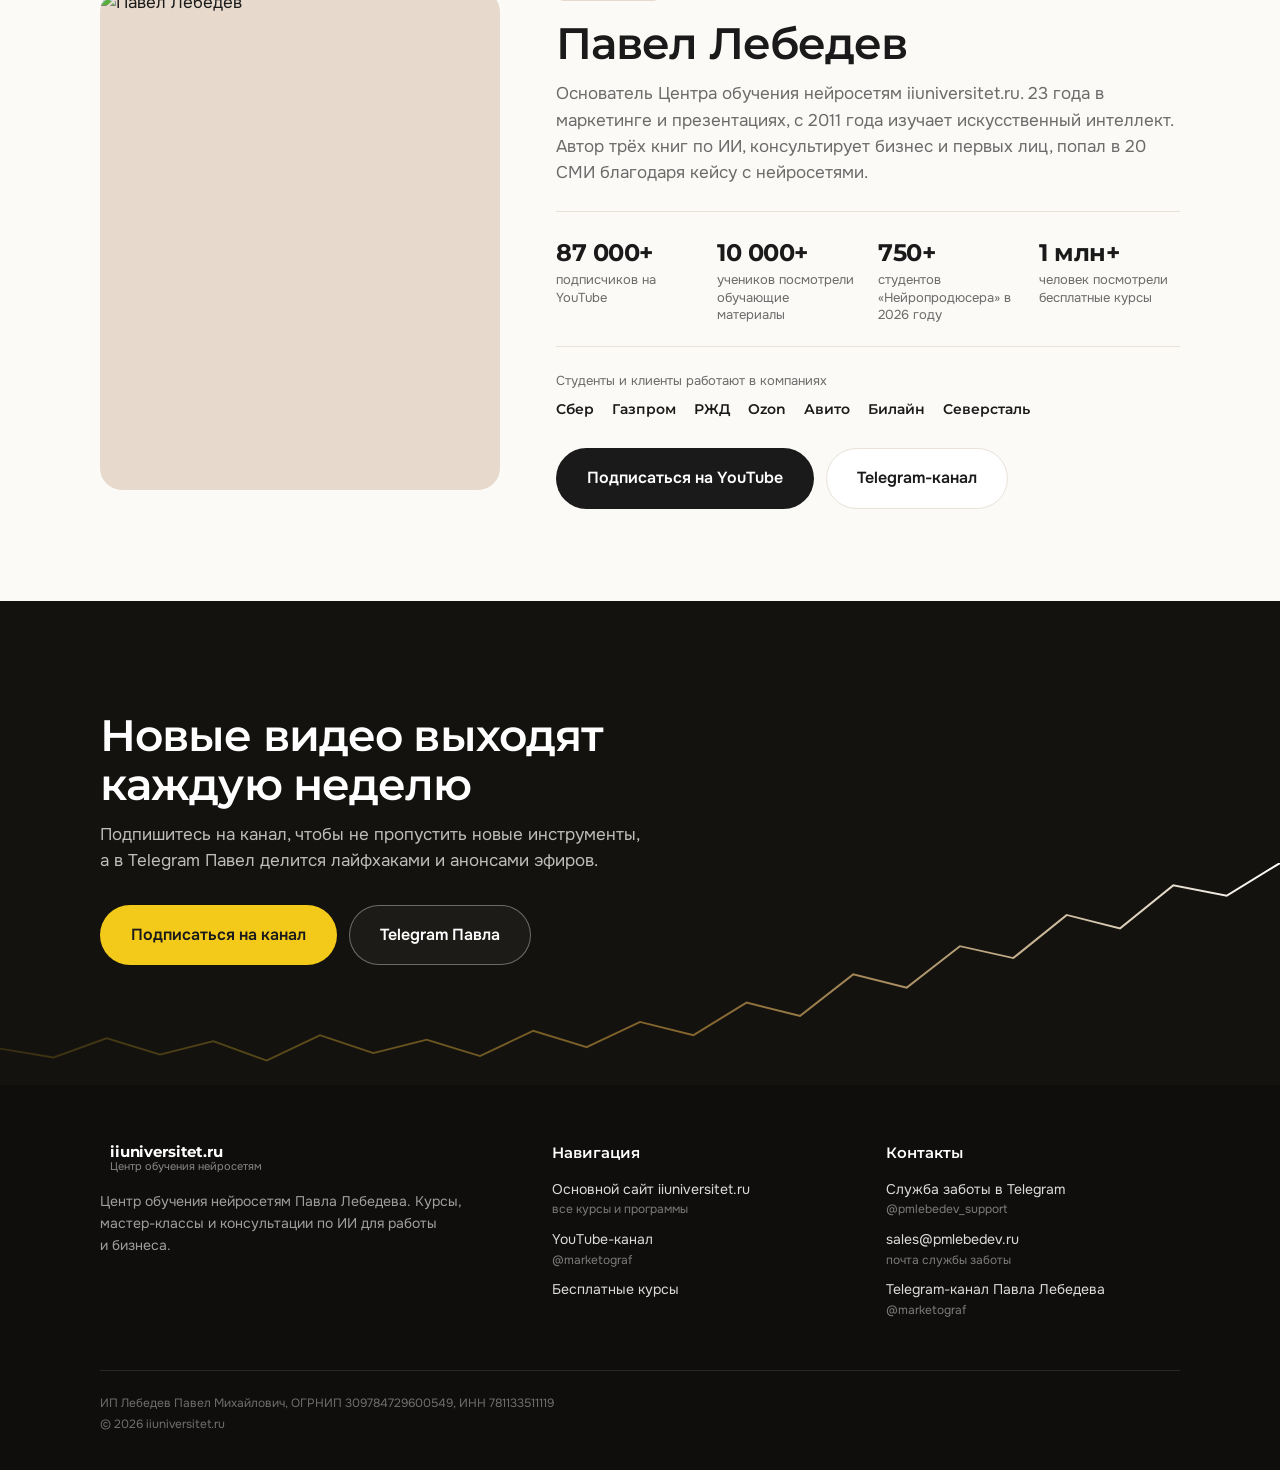
==== commit 063f12e1: "Метка «Обучающие ролики», рубли словом, без длинных тире Co-Authored-By: Claude Opus 5.5 <noreply@an" ====
--- a/index.html
+++ b/index.html
@@ -224,7 +224,7 @@
   <div class="hero-photo" role="img" aria-label="Павел Лебедев"></div>
   <div class="wrap">
     <div class="hero-text">
-      <span class="tag">YouTube-канал Павла Лебедева</span>
+      <span class="tag">Обучающие ролики Павла Лебедева</span>
       <h1>Навигатор по нейросетям</h1>
       <p class="sub">Лучшие видео 2026 года с канала «Лебедев про нейросети», разложенные по задачам и профессиям. Выберите свою подборку и учитесь бесплатно.</p>
       <div class="btns">
@@ -236,7 +236,7 @@
       <div class="fact"><b>87 000+</b><span>подписчиков на YouTube</span></div>
       <div class="fact"><b>6 млн+</b><span>просмотров видео</span></div>
       <div class="fact"><b>38</b><span>видео 2026 года в подборках</span></div>
-      <div class="fact"><b>0 ₽</b><span>видео и 2 курса бесплатно</span></div>
+      <div class="fact"><b>0 рублей</b><span>видео и 2 курса бесплатно</span></div>
     </div>
   </div>
 </section>
@@ -362,11 +362,11 @@
     <h2>Курсы с практикой и обратной связью</h2>
     <p class="lead">Когда бесплатных видео станет мало: программы на витрине iiuniversitet с заданиями, разборами и поддержкой.</p>
     <div class="paid">
-      <a class="pcard main" href="https://iiuniversitet.ru/kurs_neuroproducer/" target="_blank" rel="noopener"><h3>Нейропродюсер</h3><p>Флагманская программа: от нейросетей до автоматизации бизнеса и ИИ-агентов, с куратором.</p><span class="pr">от 39 990 ₽</span></a>
-      <a class="pcard" href="https://iiuniversitet.ru/kurs-claude/" target="_blank" rel="noopener"><h3>Claude на максималках</h3><p>11 уроков и бонусный урок, практика на своих задачах.</p><span class="pr">от 12 990 ₽</span></a>
-      <a class="pcard" href="https://iiuniversitet.ru/ai_for_scheets/" target="_blank" rel="noopener"><h3>Нейросети для таблиц и аналитики</h3><p>Отчёт и HTML-дашборд на выходе, без программирования.</p><span class="pr">от 9 990 ₽</span></a>
-      <a class="pcard" href="https://iiuniversitet.ru/content_certificate/" target="_blank" rel="noopener"><h3>Контент конвейер</h3><p>Автоматизация блога: Telegram, Reels, YouTube.</p><span class="pr">49 990 ₽</span></a>
-      <a class="pcard" href="https://kurs.iiuniversitet.ru/masterskaya" target="_blank" rel="noopener"><h3>Мастерская презентаций</h3><p>77 уроков, библиотека шаблонов и рабочих тетрадей.</p><span class="pr">29 990 ₽</span></a>
+      <a class="pcard main" href="https://iiuniversitet.ru/kurs_neuroproducer/" target="_blank" rel="noopener"><h3>Нейропродюсер</h3><p>Флагманская программа: от нейросетей до автоматизации бизнеса и ИИ-агентов, с куратором.</p><span class="pr">от 39 990 рублей</span></a>
+      <a class="pcard" href="https://iiuniversitet.ru/kurs-claude/" target="_blank" rel="noopener"><h3>Claude на максималках</h3><p>11 уроков и бонусный урок, практика на своих задачах.</p><span class="pr">от 12 990 рублей</span></a>
+      <a class="pcard" href="https://iiuniversitet.ru/ai_for_scheets/" target="_blank" rel="noopener"><h3>Нейросети для таблиц и аналитики</h3><p>Отчёт и HTML-дашборд на выходе, без программирования.</p><span class="pr">от 9 990 рублей</span></a>
+      <a class="pcard" href="https://iiuniversitet.ru/content_certificate/" target="_blank" rel="noopener"><h3>Контент конвейер</h3><p>Автоматизация блога: Telegram, Reels, YouTube.</p><span class="pr">49 990 рублей</span></a>
+      <a class="pcard" href="https://kurs.iiuniversitet.ru/masterskaya" target="_blank" rel="noopener"><h3>Мастерская презентаций</h3><p>77 уроков, библиотека шаблонов и рабочих тетрадей.</p><span class="pr">29 990 рублей</span></a>
     </div>
   </div>
 </section>
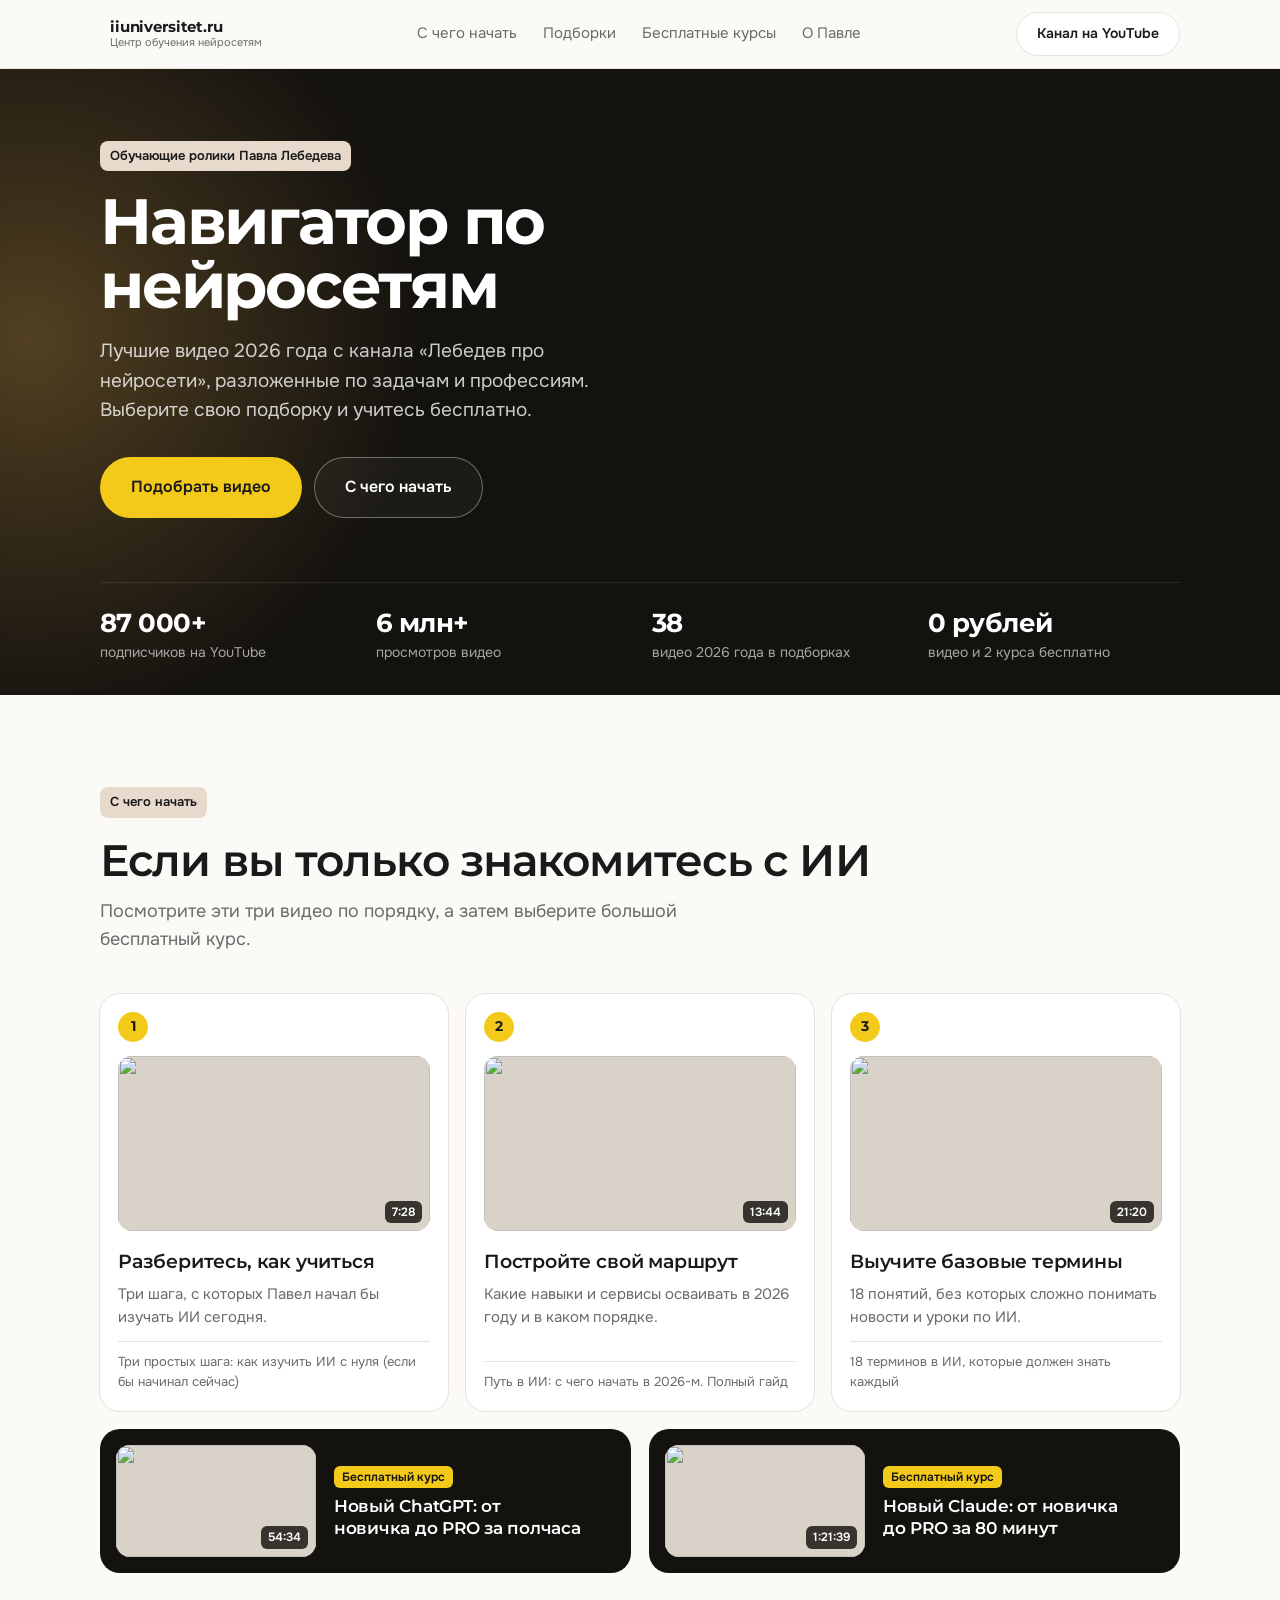
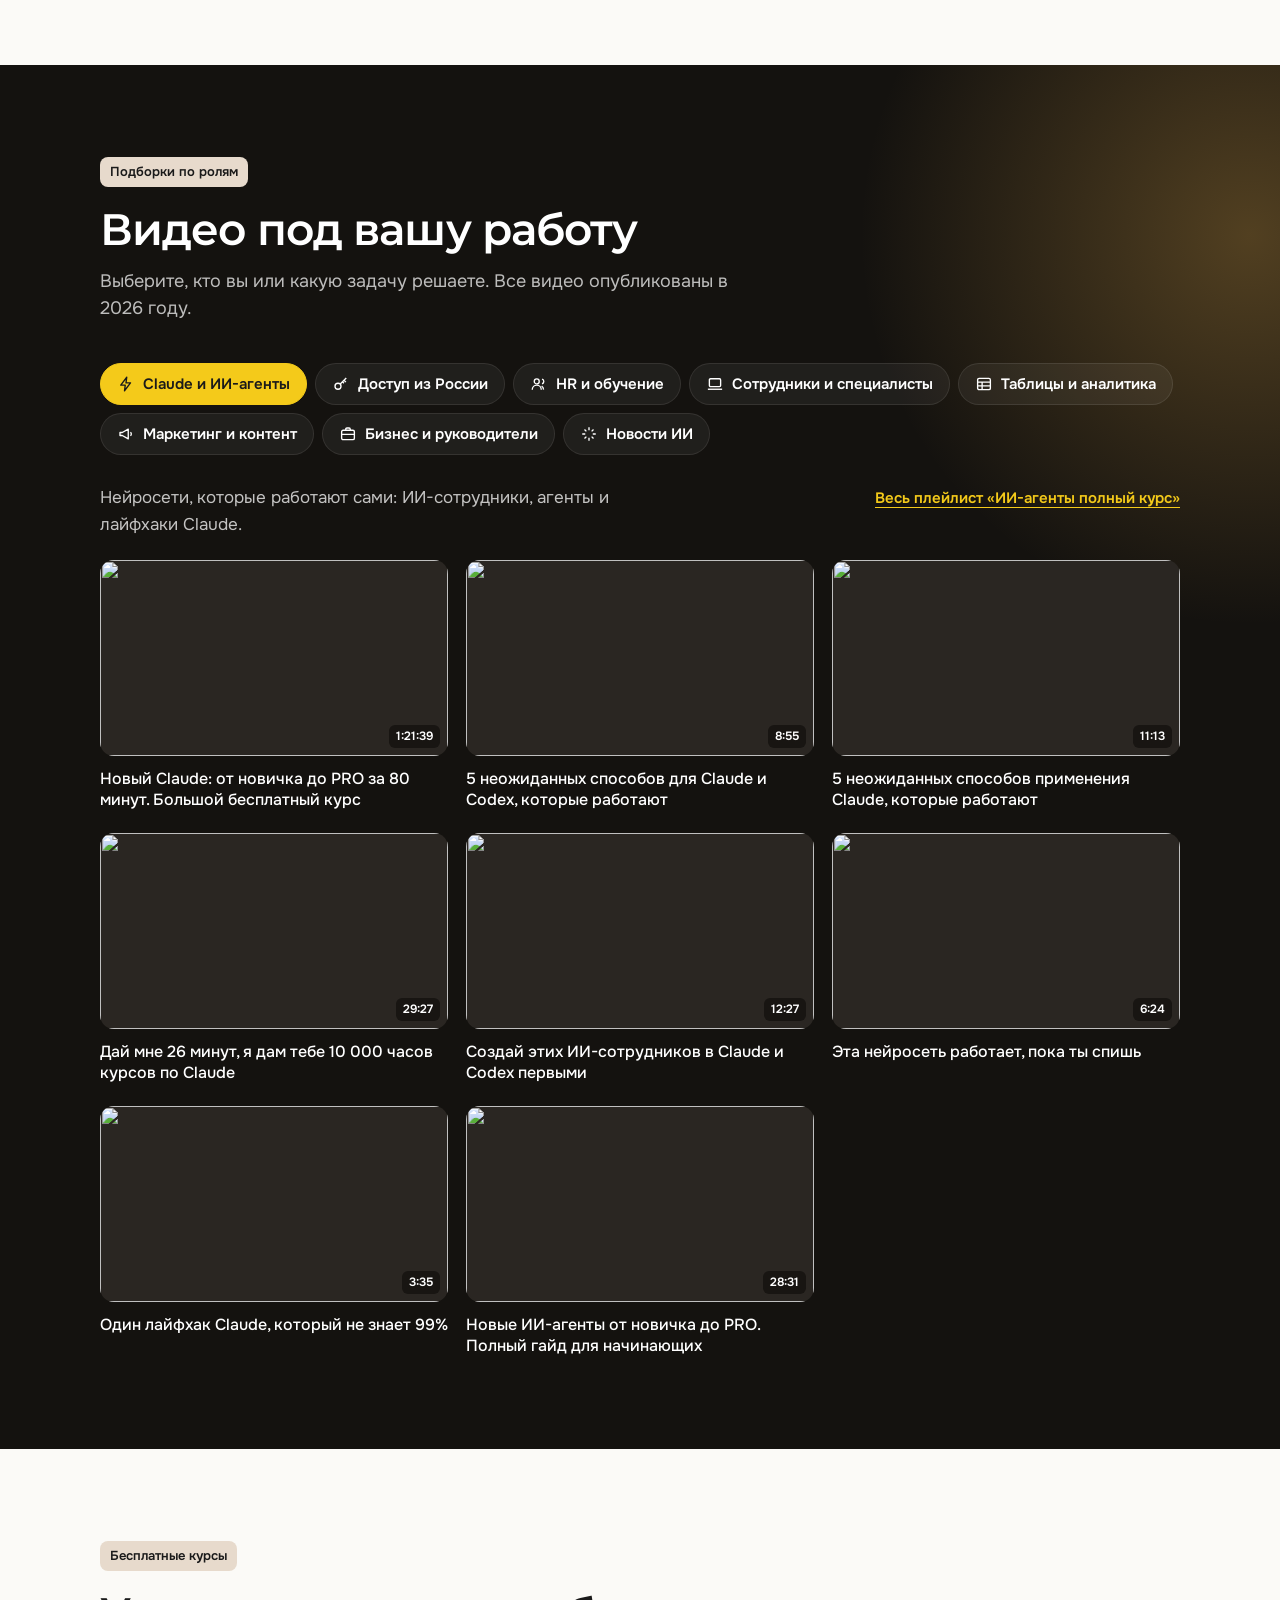
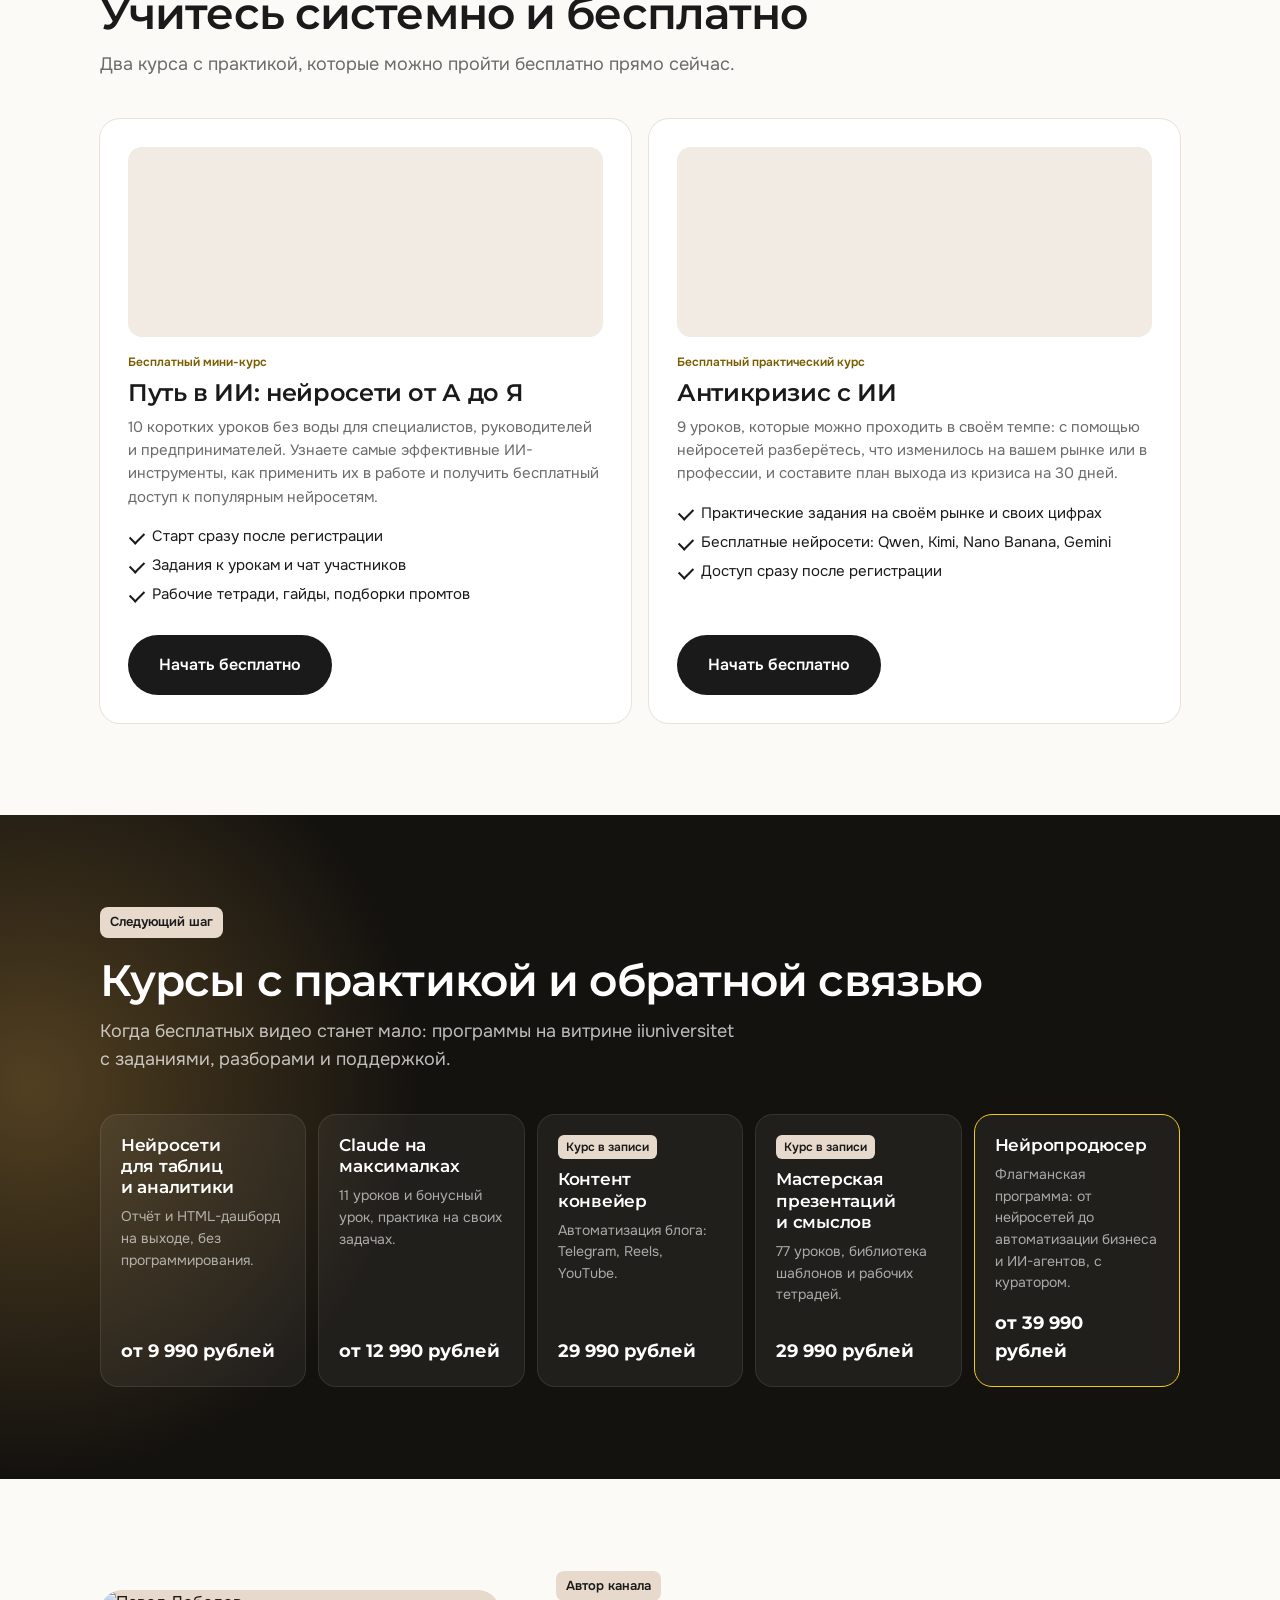
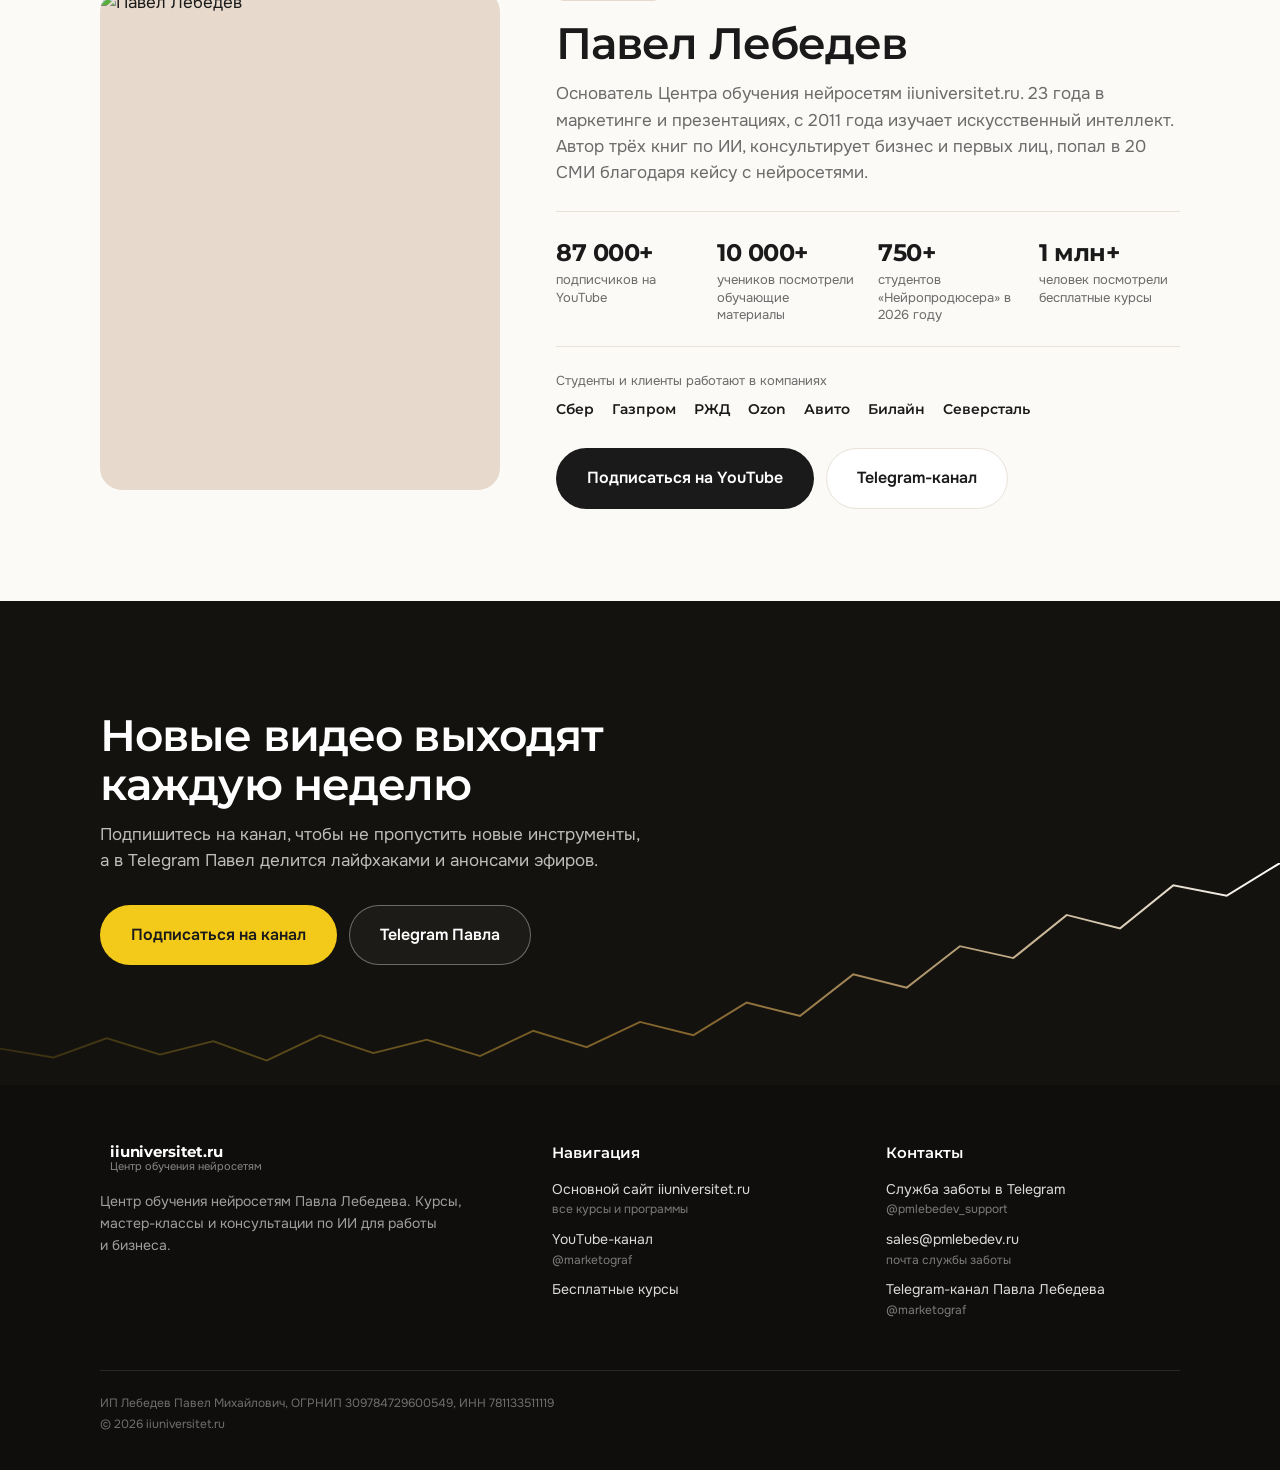
==== commit 72da3b39: "Платные курсы по возрастанию цены, метки «Курс в записи» Co-Authored-By: Claude Opus 5.5 <noreply@an" ====
--- a/index.html
+++ b/index.html
@@ -133,6 +133,7 @@
 .pcard p{font-size:14px;color:rgba(255,255,255,.62);margin-bottom:16px}
 .pcard .pr{margin-top:auto;font-family:Montserrat,sans-serif;font-weight:700;font-size:18px}
 .pcard.main{border-color:var(--yellow)}
+.pcard .rec{align-self:flex-start;background:var(--sand);color:var(--ink);font-size:12px;font-weight:600;border-radius:6px;padding:3px 8px;margin-bottom:10px}
 .pcard:hover{background:rgba(255,255,255,.09)}
 
 /* speaker */
@@ -362,11 +363,11 @@
     <h2>Курсы с практикой и обратной связью</h2>
     <p class="lead">Когда бесплатных видео станет мало: программы на витрине iiuniversitet с заданиями, разборами и поддержкой.</p>
     <div class="paid">
+      <a class="pcard" href="https://iiuniversitet.ru/ai_for_scheets/" target="_blank" rel="noopener"><h3>Нейросети для таблиц и аналитики</h3><p>Отчёт и HTML-дашборд на выходе, без программирования.</p><span class="pr">от 9 990 рублей</span></a>
+      <a class="pcard" href="https://iiuniversitet.ru/kurs-claude/" target="_blank" rel="noopener"><h3>Claude на максималках</h3><p>11 уроков и бонусный урок, практика на своих задачах.</p><span class="pr">от 12 990 рублей</span></a>
+      <a class="pcard" href="https://iiuniversitet.ru/content_certificate/" target="_blank" rel="noopener"><span class="rec">Курс в записи</span><h3>Контент конвейер</h3><p>Автоматизация блога: Telegram, Reels, YouTube.</p><span class="pr">29 990 рублей</span></a>
+      <a class="pcard" href="https://kurs.iiuniversitet.ru/masterskaya" target="_blank" rel="noopener"><span class="rec">Курс в записи</span><h3>Мастерская презентаций и смыслов</h3><p>77 уроков, библиотека шаблонов и рабочих тетрадей.</p><span class="pr">29 990 рублей</span></a>
       <a class="pcard main" href="https://iiuniversitet.ru/kurs_neuroproducer/" target="_blank" rel="noopener"><h3>Нейропродюсер</h3><p>Флагманская программа: от нейросетей до автоматизации бизнеса и ИИ-агентов, с куратором.</p><span class="pr">от 39 990 рублей</span></a>
-      <a class="pcard" href="https://iiuniversitet.ru/kurs-claude/" target="_blank" rel="noopener"><h3>Claude на максималках</h3><p>11 уроков и бонусный урок, практика на своих задачах.</p><span class="pr">от 12 990 рублей</span></a>
-      <a class="pcard" href="https://iiuniversitet.ru/ai_for_scheets/" target="_blank" rel="noopener"><h3>Нейросети для таблиц и аналитики</h3><p>Отчёт и HTML-дашборд на выходе, без программирования.</p><span class="pr">от 9 990 рублей</span></a>
-      <a class="pcard" href="https://iiuniversitet.ru/content_certificate/" target="_blank" rel="noopener"><h3>Контент конвейер</h3><p>Автоматизация блога: Telegram, Reels, YouTube.</p><span class="pr">49 990 рублей</span></a>
-      <a class="pcard" href="https://kurs.iiuniversitet.ru/masterskaya" target="_blank" rel="noopener"><h3>Мастерская презентаций</h3><p>77 уроков, библиотека шаблонов и рабочих тетрадей.</p><span class="pr">29 990 рублей</span></a>
     </div>
   </div>
 </section>
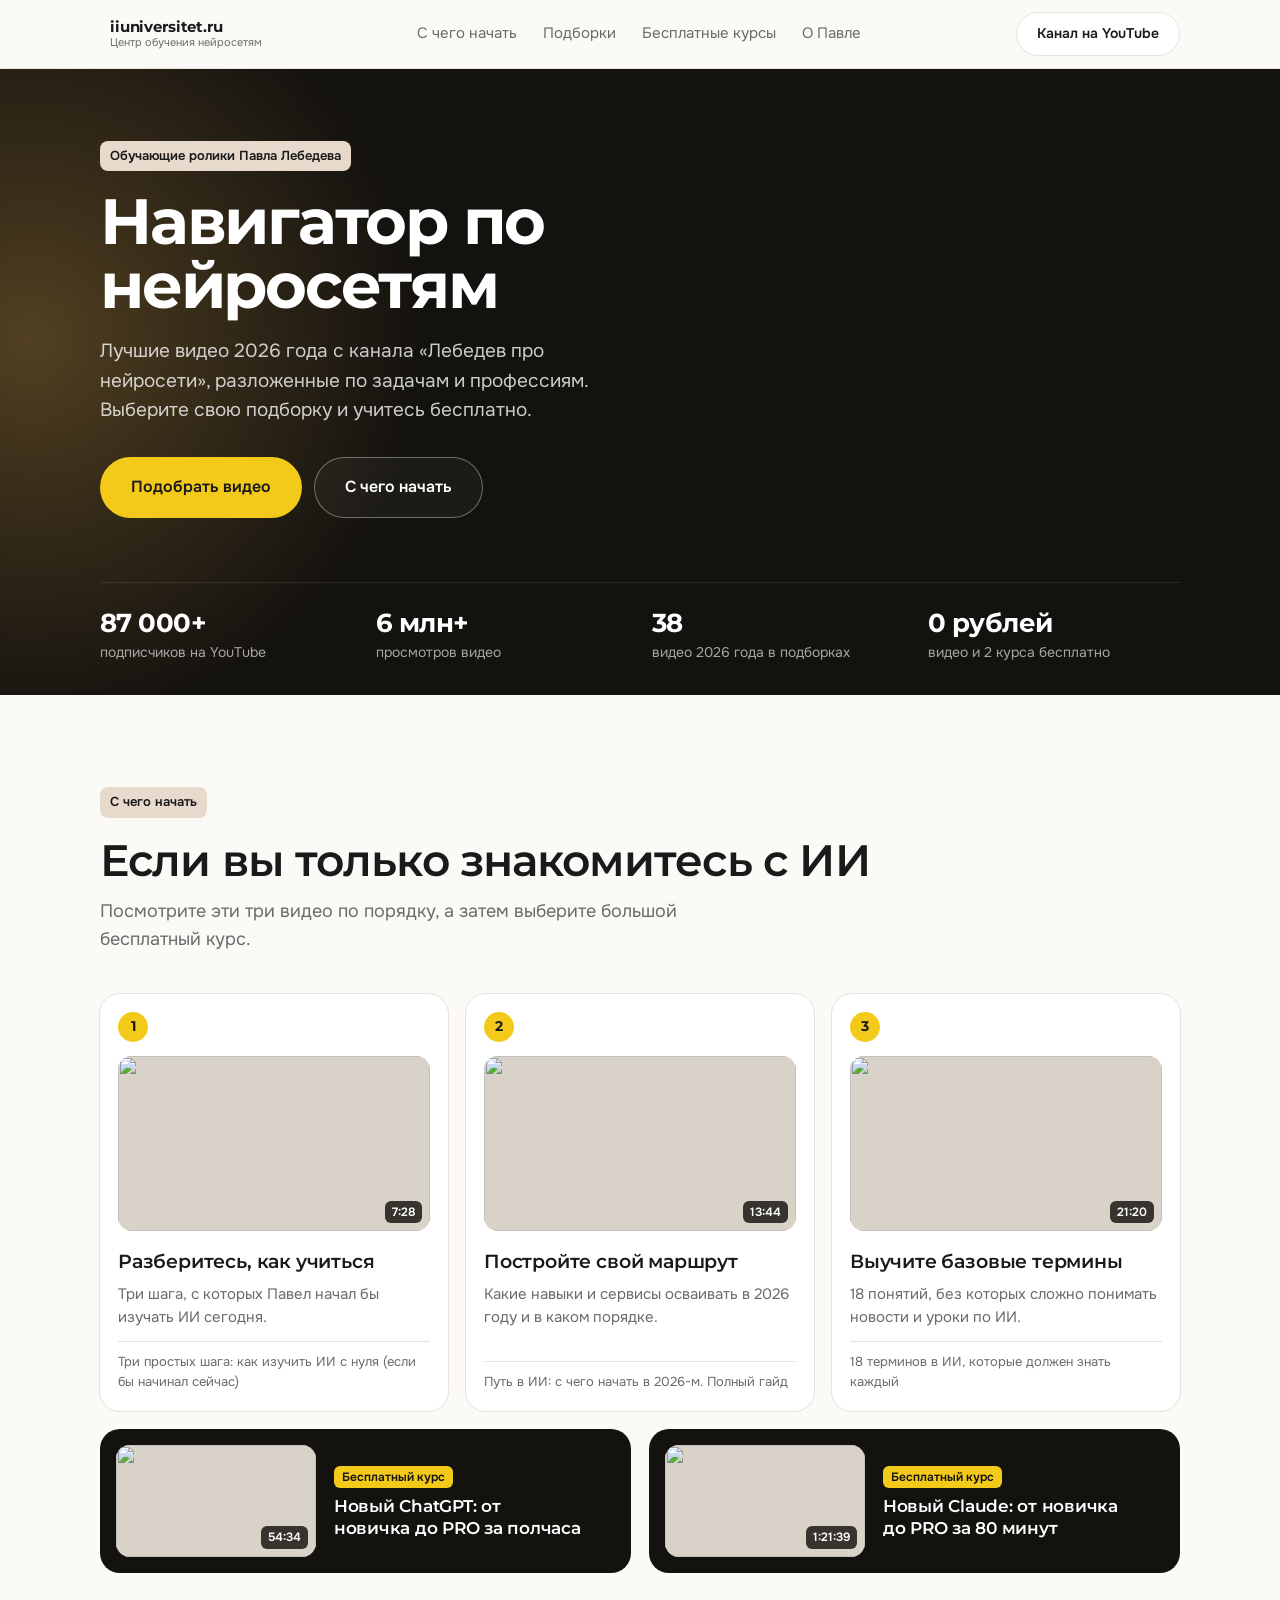
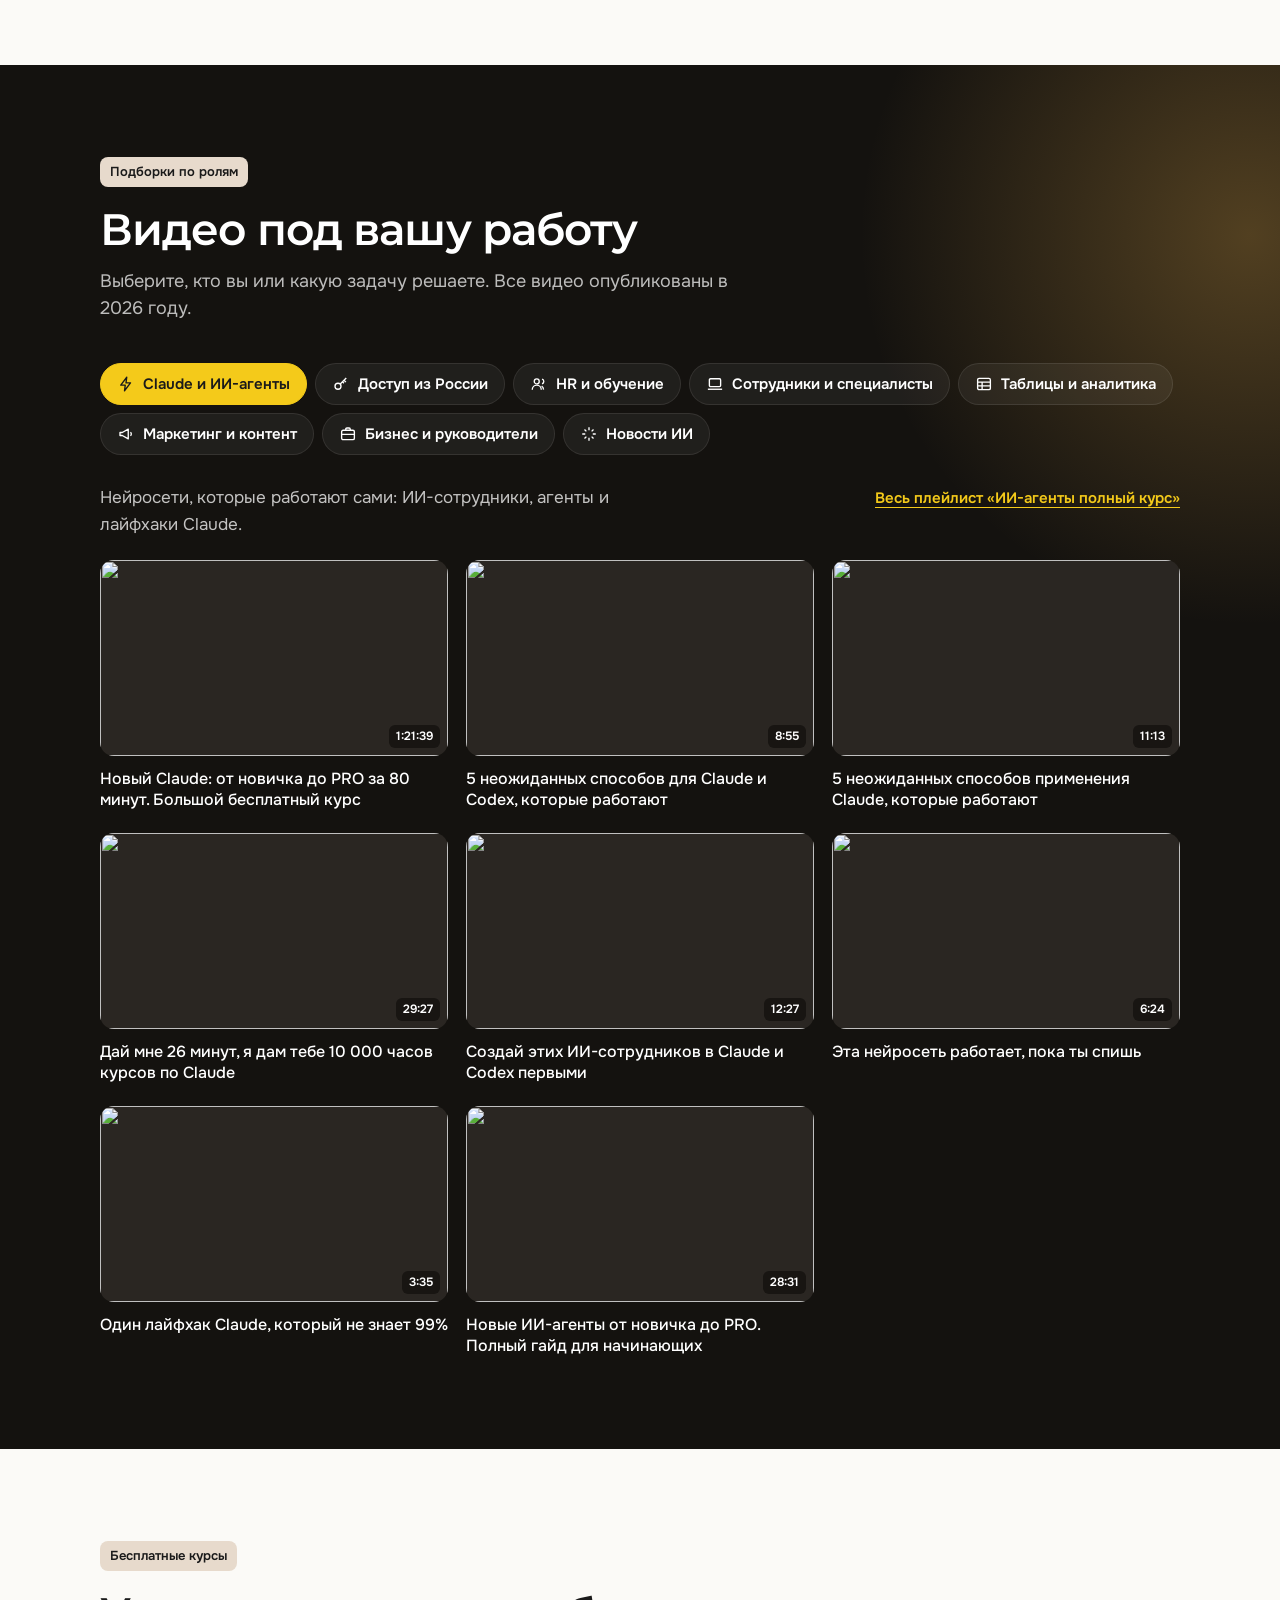
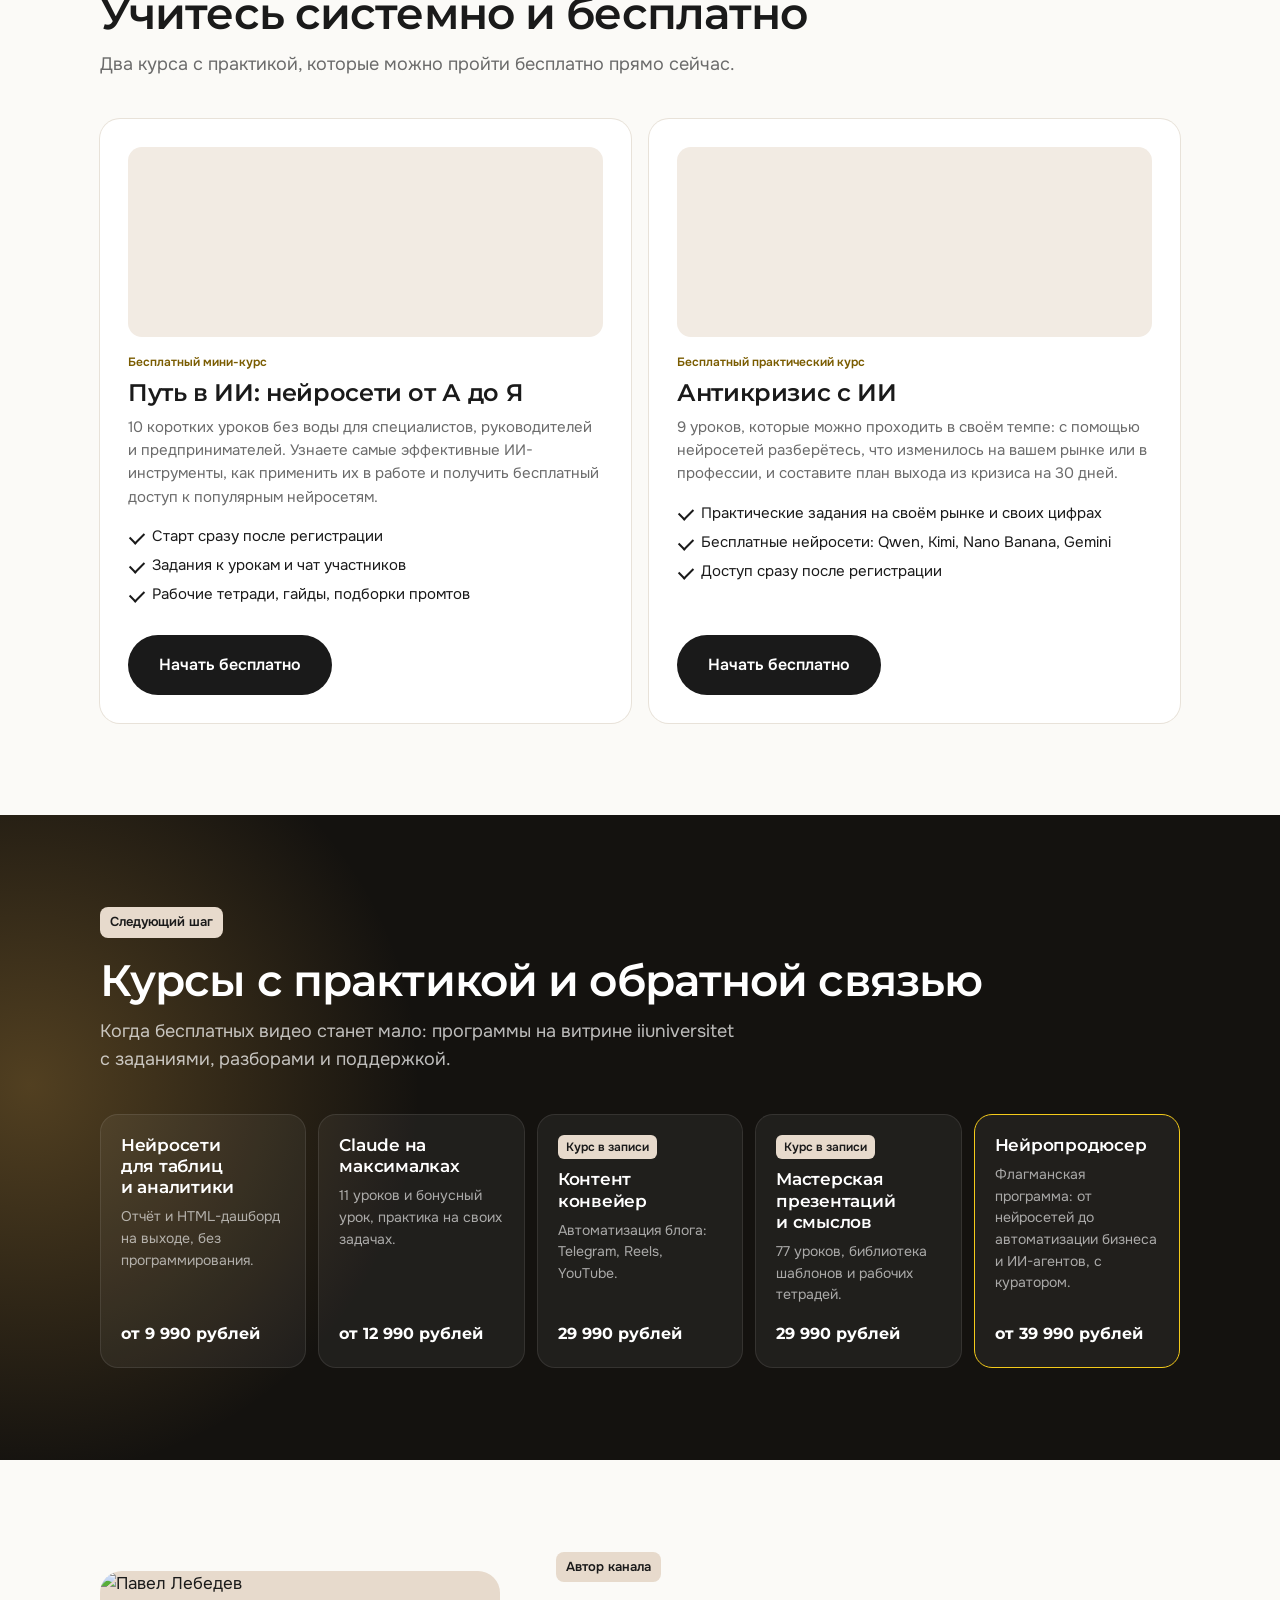
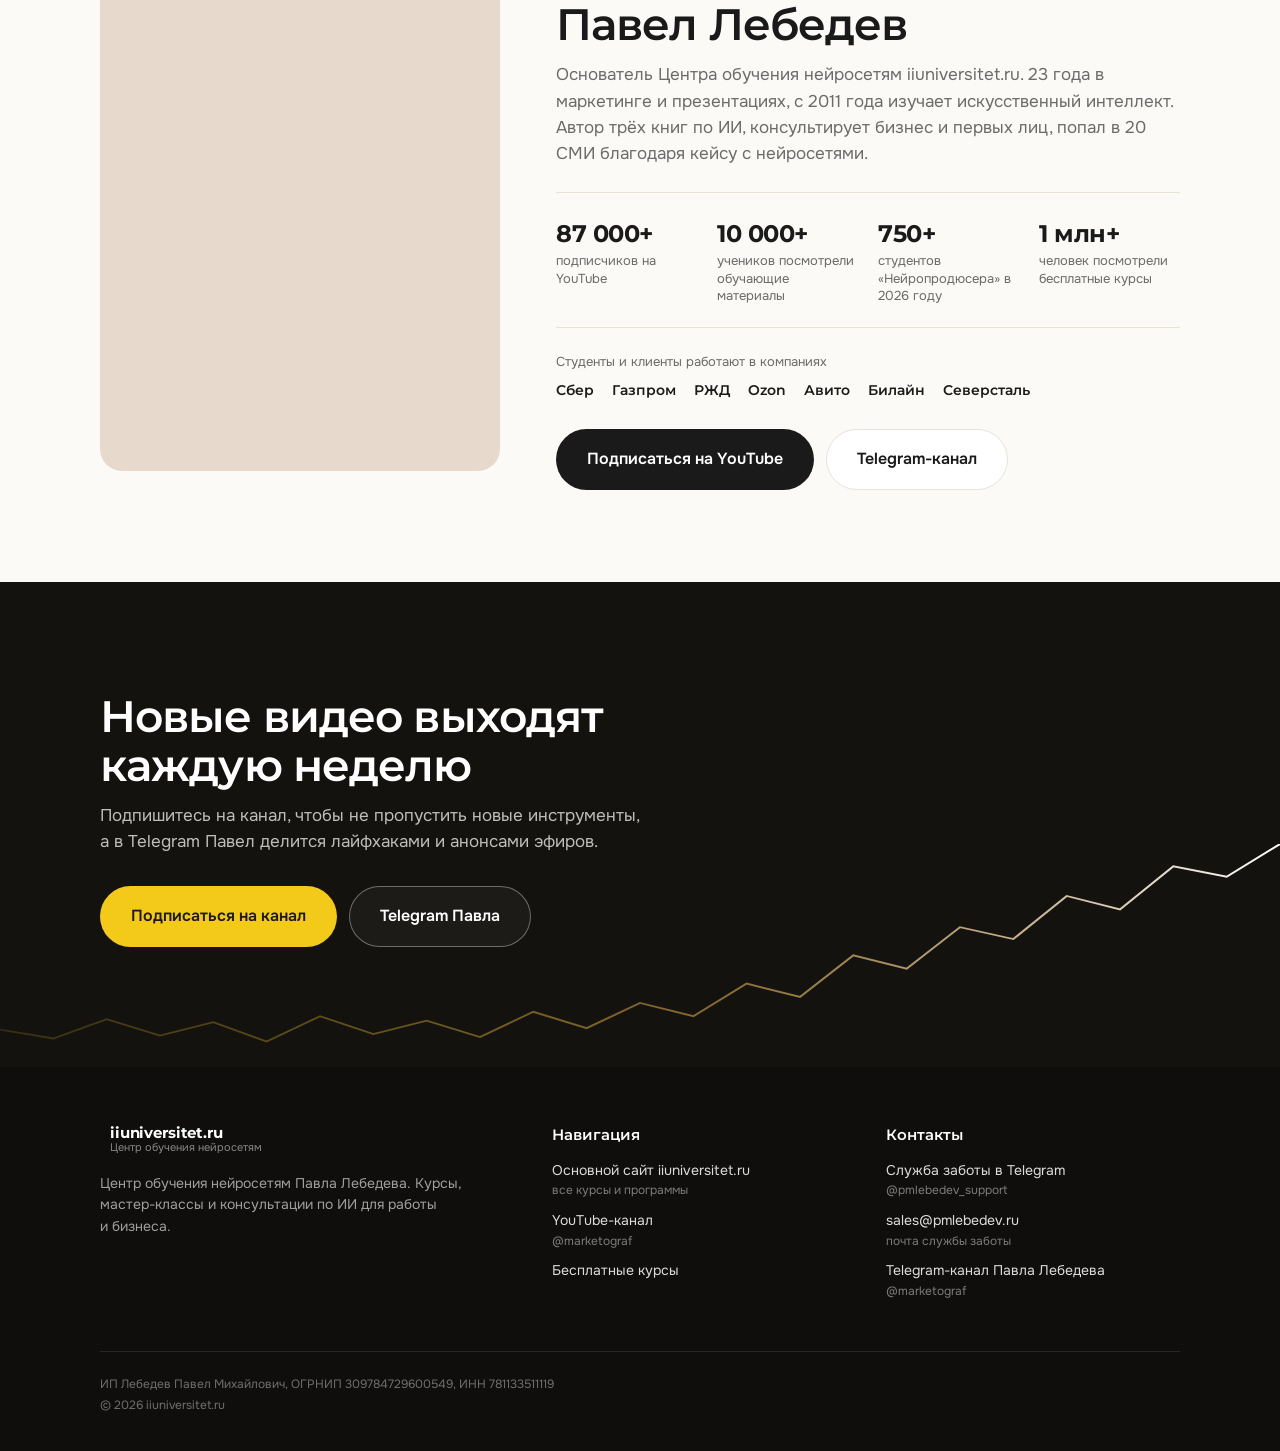
==== commit 98db1b8e: "Цены курсов в одну строку Co-Authored-By: Claude Opus 5.5 <noreply@anthropic.com> Claude-Session: ht" ====
--- a/index.html
+++ b/index.html
@@ -131,7 +131,7 @@
 .pcard{display:flex;flex-direction:column;background:var(--night-card);border:1px solid var(--night-line);border-radius:18px;padding:20px;text-decoration:none}
 .pcard h3{font-size:17px;margin-bottom:8px}
 .pcard p{font-size:14px;color:rgba(255,255,255,.62);margin-bottom:16px}
-.pcard .pr{margin-top:auto;font-family:Montserrat,sans-serif;font-weight:700;font-size:18px}
+.pcard .pr{margin-top:auto;font-family:Montserrat,sans-serif;font-weight:700;font-size:16px;white-space:nowrap}
 .pcard.main{border-color:var(--yellow)}
 .pcard .rec{align-self:flex-start;background:var(--sand);color:var(--ink);font-size:12px;font-weight:600;border-radius:6px;padding:3px 8px;margin-bottom:10px}
 .pcard:hover{background:rgba(255,255,255,.09)}
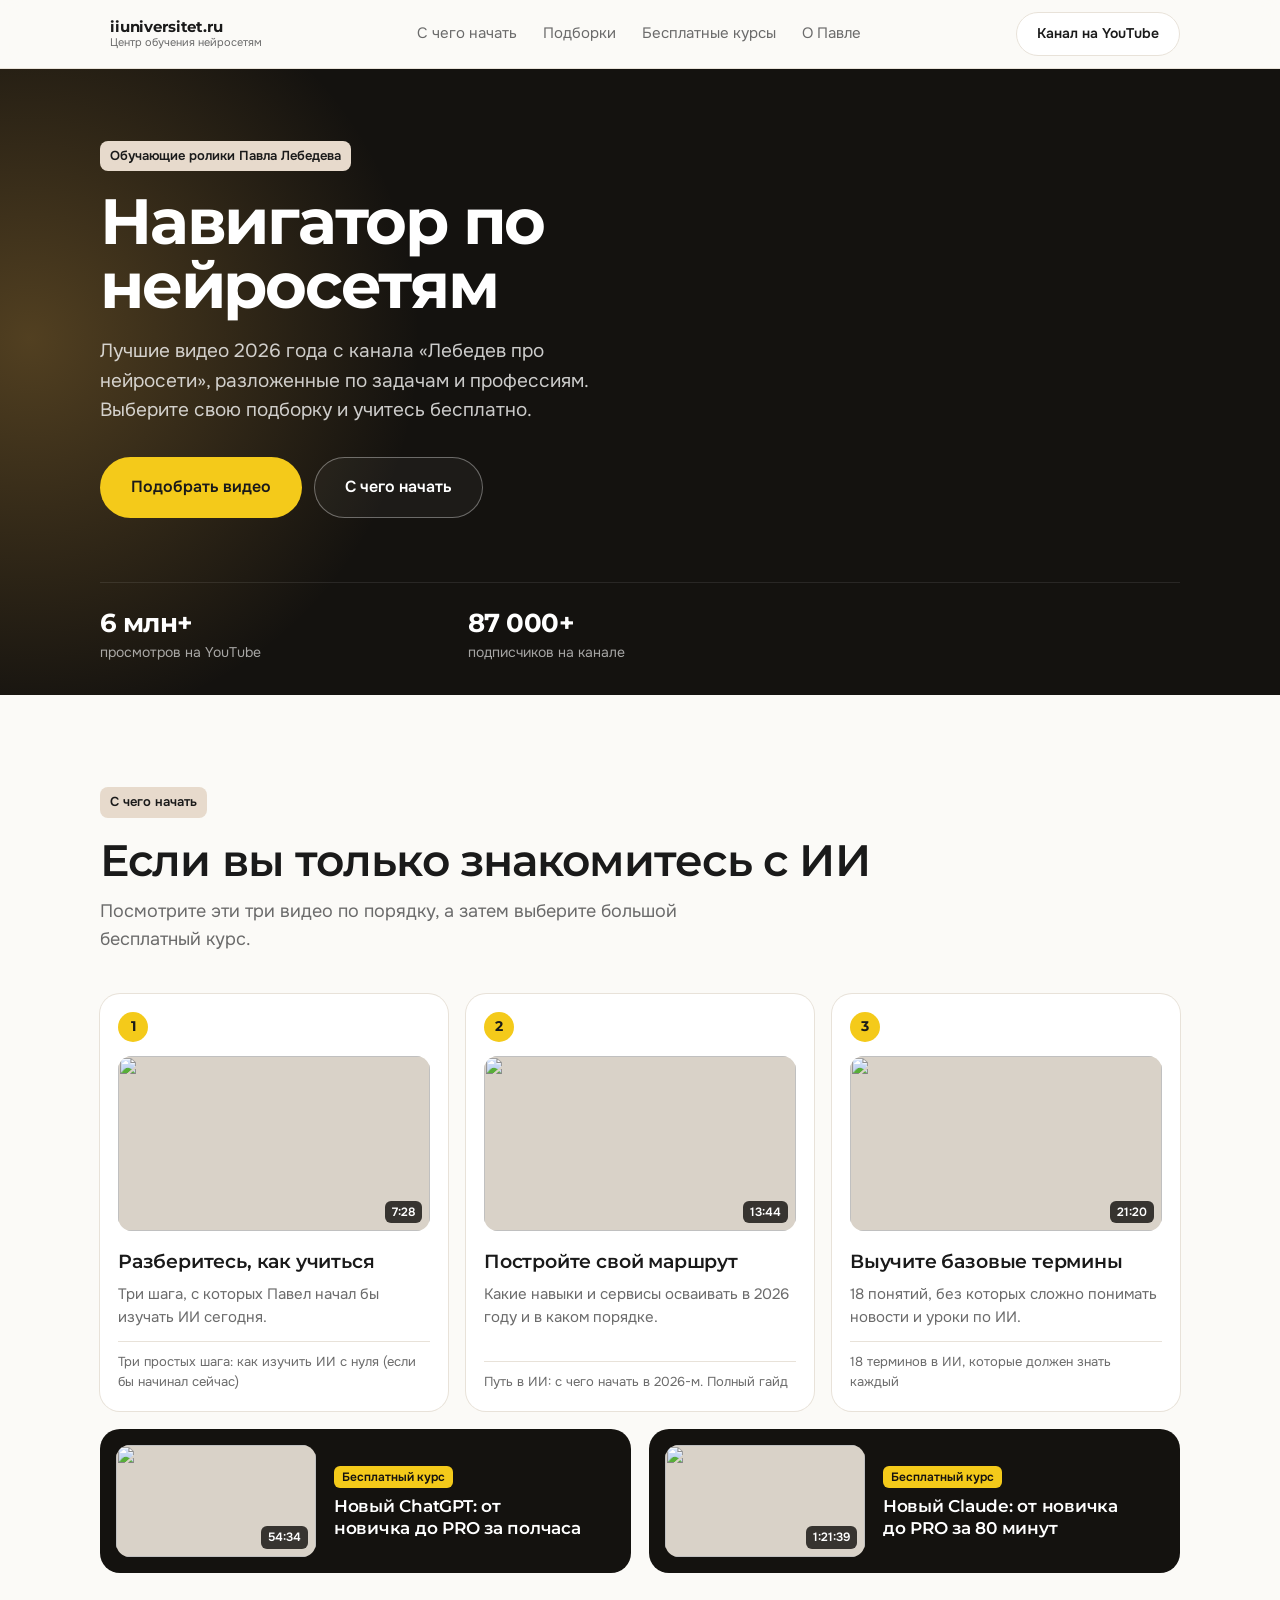
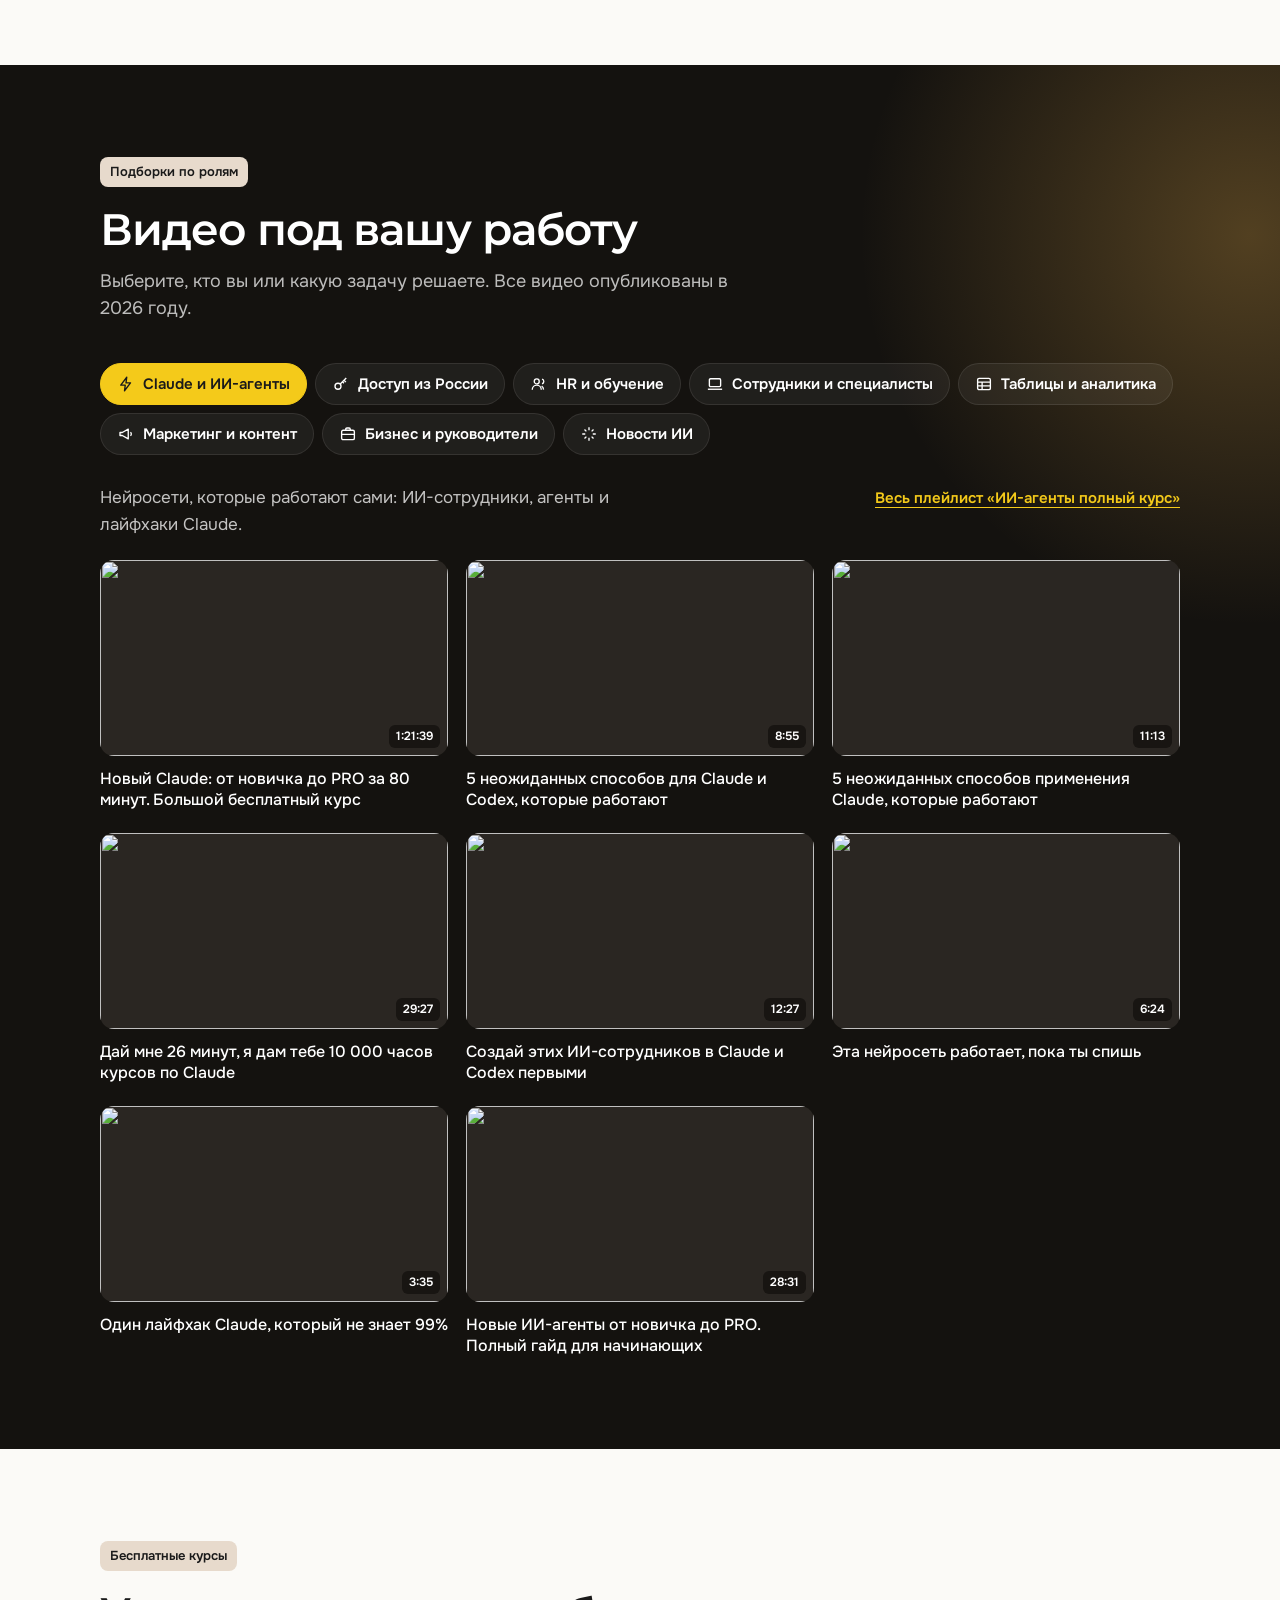
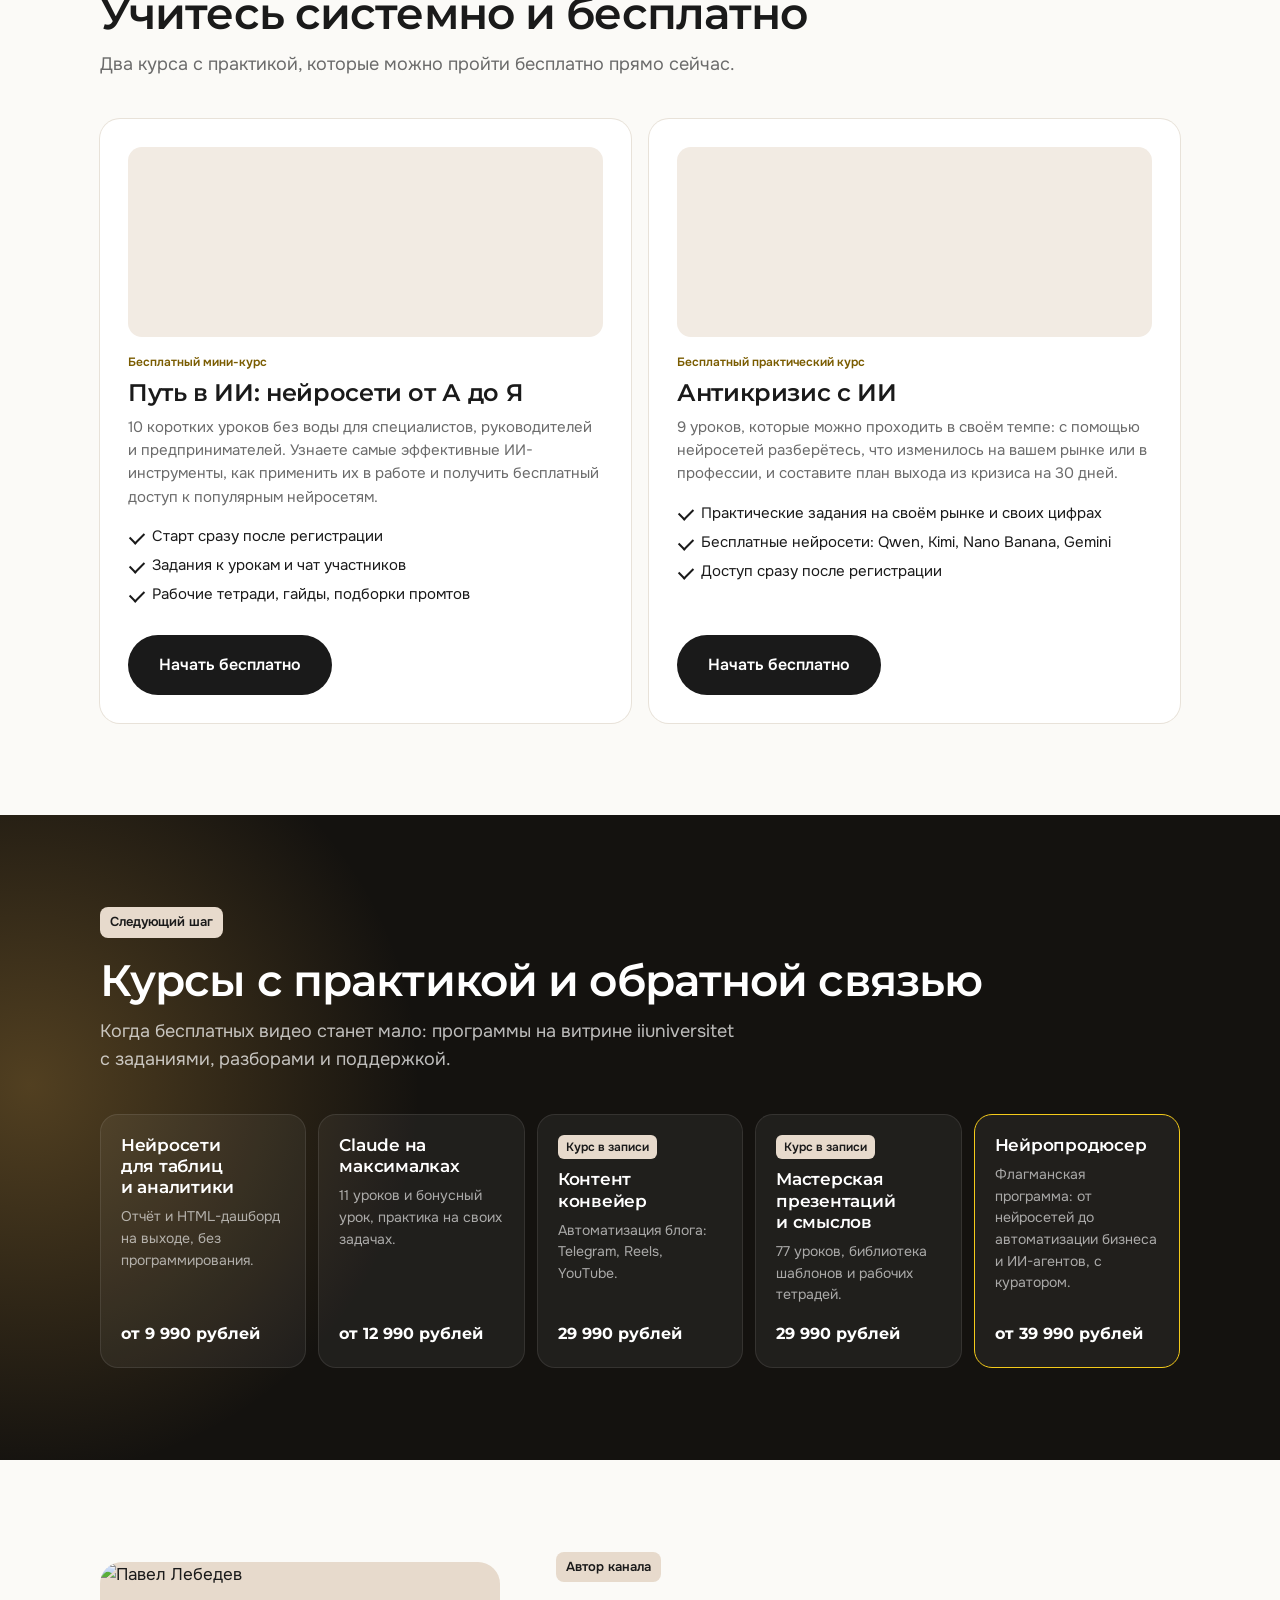
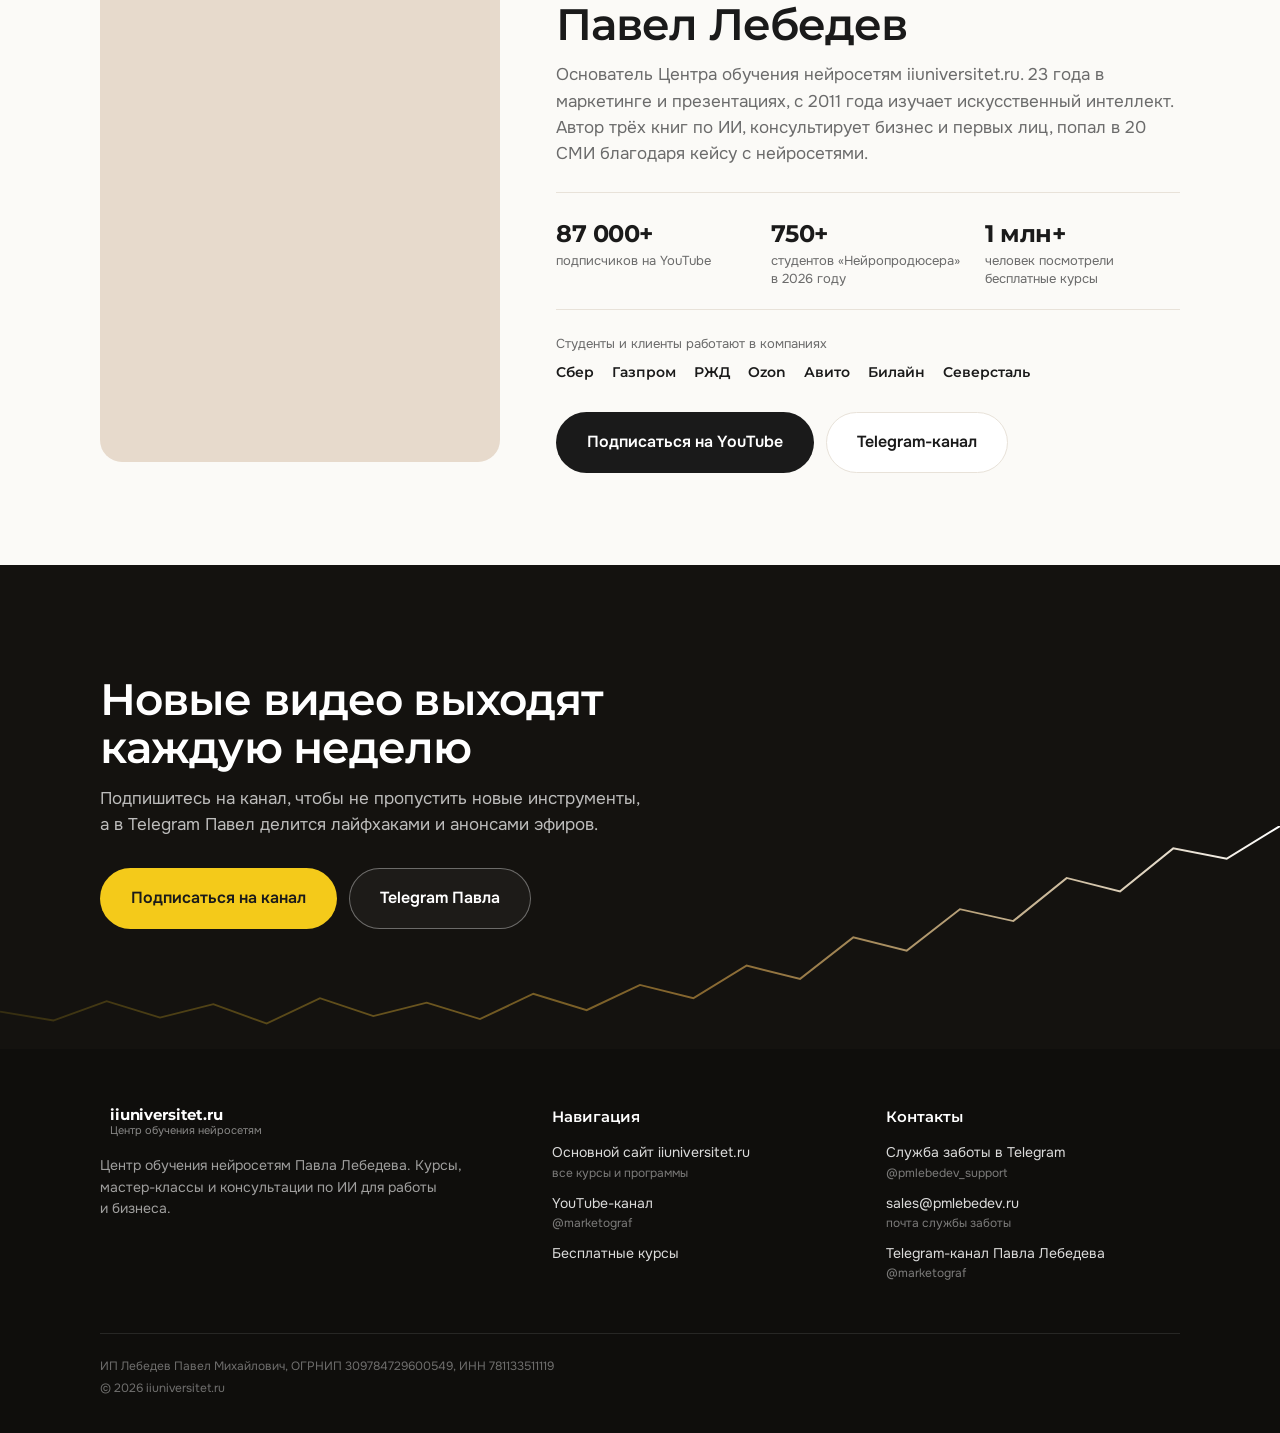
==== commit c14f0147: "Шапка: просмотры и подписчики; убрана цифра 10 000+ Co-Authored-By: Claude Opus 5.5 <noreply@anthrop" ====
--- a/index.html
+++ b/index.html
@@ -69,7 +69,7 @@
 .hero h1{margin-bottom:20px}
 .hero p.sub{font-size:19px;color:rgba(255,255,255,.78);margin-bottom:32px;max-width:520px}
 .btns{display:flex;flex-wrap:wrap;gap:12px}
-.facts{display:grid;grid-template-columns:repeat(4,1fr);gap:24px;margin-top:64px;padding:26px 0 30px;border-top:1px solid var(--night-line)}
+.facts{display:grid;grid-template-columns:repeat(3,1fr);gap:24px;margin-top:64px;padding:26px 0 30px;border-top:1px solid var(--night-line)}
 .fact b{display:block;font-family:Montserrat,sans-serif;font-weight:700;font-size:26px;letter-spacing:-.02em;line-height:1.15}
 .fact span{font-size:14px;color:rgba(255,255,255,.62)}
 
@@ -141,7 +141,7 @@
 .sp-photo{border-radius:22px;overflow:hidden;aspect-ratio:4/5;background:var(--sand)}
 .sp-photo img{width:100%;height:100%;object-fit:cover;object-position:50% 20%}
 .sp-text p{color:var(--muted);margin-bottom:24px}
-.stats{display:grid;grid-template-columns:repeat(4,1fr);gap:20px;padding:22px 0;border-top:1px solid var(--line);border-bottom:1px solid var(--line);margin-bottom:24px}
+.stats{display:grid;grid-template-columns:repeat(3,1fr);gap:20px;padding:22px 0;border-top:1px solid var(--line);border-bottom:1px solid var(--line);margin-bottom:24px}
 .stats b{display:block;font-family:Montserrat,sans-serif;font-weight:700;font-size:24px;letter-spacing:-.02em}
 .stats span{font-size:13px;color:var(--muted);line-height:1.35;display:block}
 .clients{font-size:13px;color:var(--muted);margin-bottom:28px}
@@ -234,10 +234,8 @@
       </div>
     </div>
     <div class="facts">
-      <div class="fact"><b>87 000+</b><span>подписчиков на YouTube</span></div>
-      <div class="fact"><b>6 млн+</b><span>просмотров видео</span></div>
-      <div class="fact"><b>38</b><span>видео 2026 года в подборках</span></div>
-      <div class="fact"><b>0 рублей</b><span>видео и 2 курса бесплатно</span></div>
+      <div class="fact"><b>6 млн+</b><span>просмотров на YouTube</span></div>
+      <div class="fact"><b>87 000+</b><span>подписчиков на канале</span></div>
     </div>
   </div>
 </section>
@@ -382,7 +380,6 @@
       <p>Основатель Центра обучения нейросетям iiuniversitet.ru. 23 года в маркетинге и презентациях, с 2011 года изучает искусственный интеллект. Автор трёх книг по ИИ, консультирует бизнес и первых лиц, попал в 20 СМИ благодаря кейсу с нейросетями.</p>
       <div class="stats">
         <div><b>87 000+</b><span>подписчиков на YouTube</span></div>
-        <div><b>10 000+</b><span>учеников посмотрели обучающие материалы</span></div>
         <div><b>750+</b><span>студентов «Нейропродюсера» в 2026 году</span></div>
         <div><b>1 млн+</b><span>человек посмотрели бесплатные курсы</span></div>
       </div>
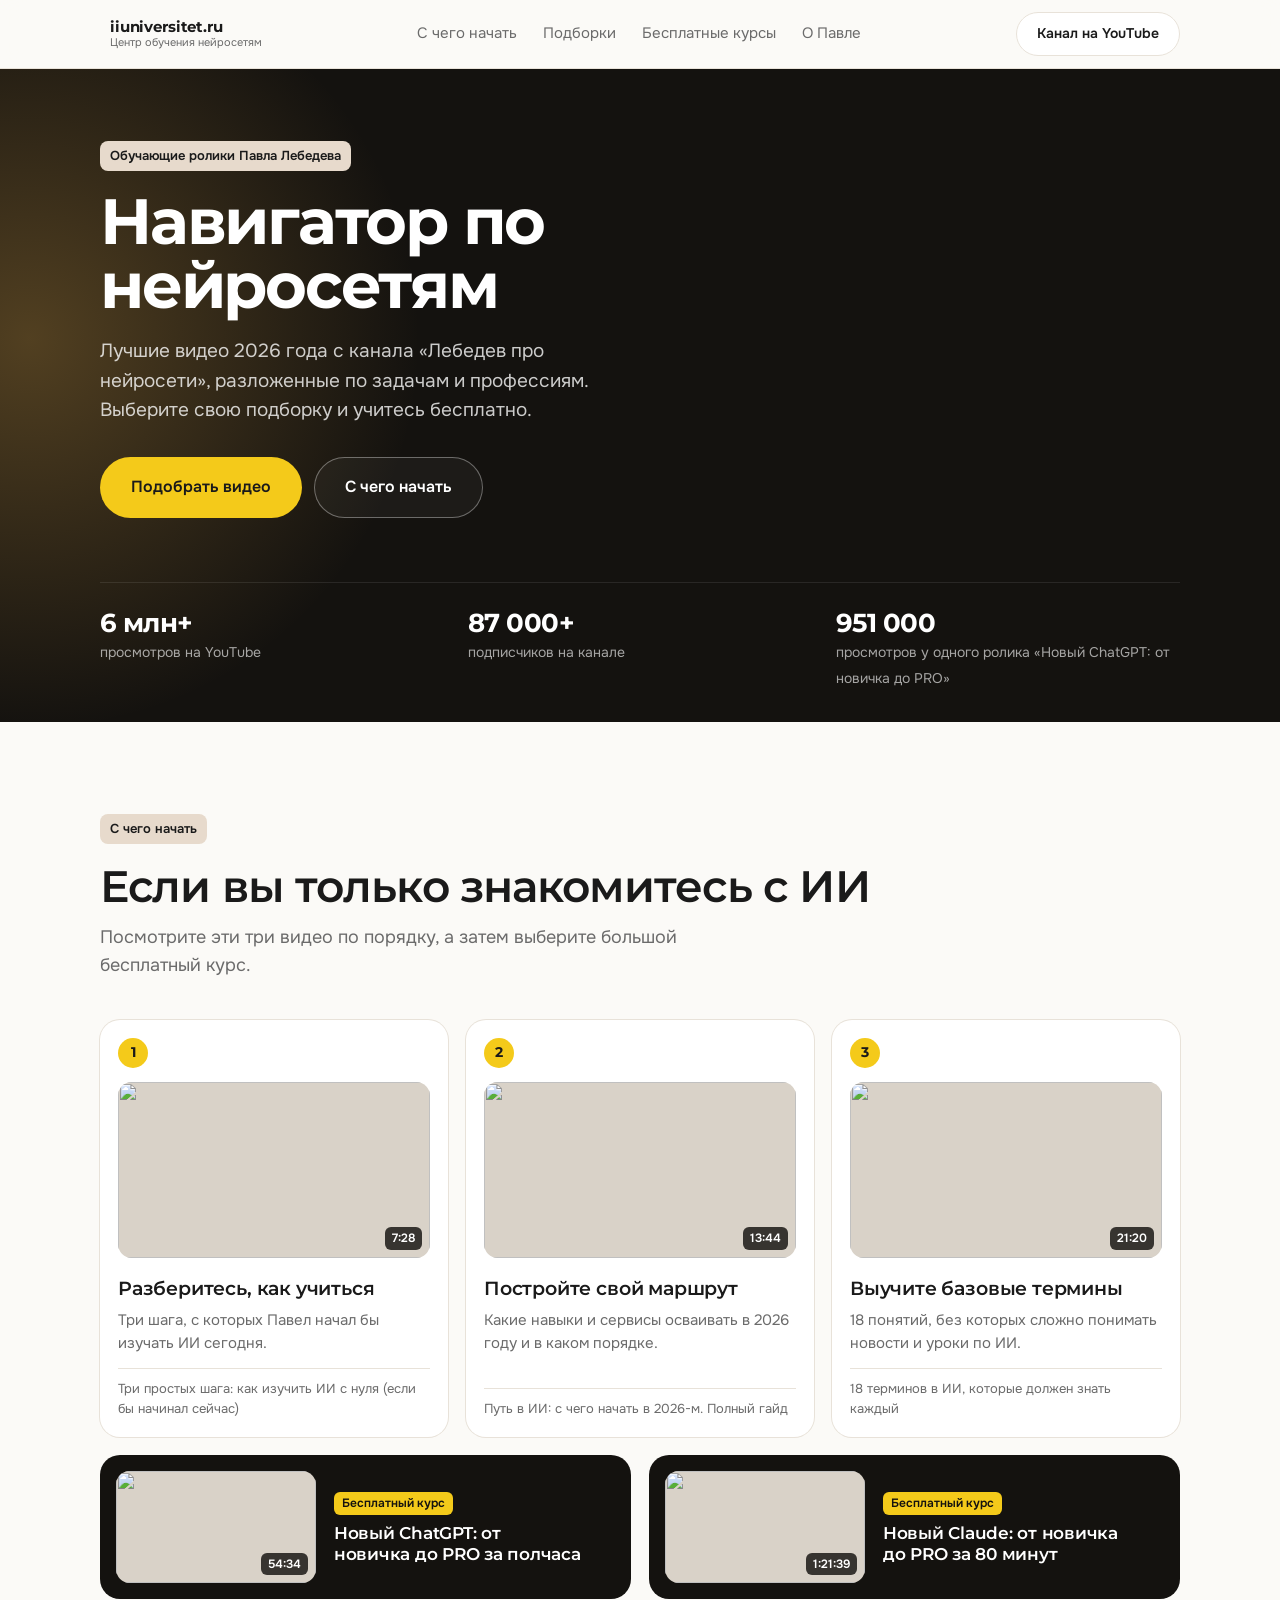
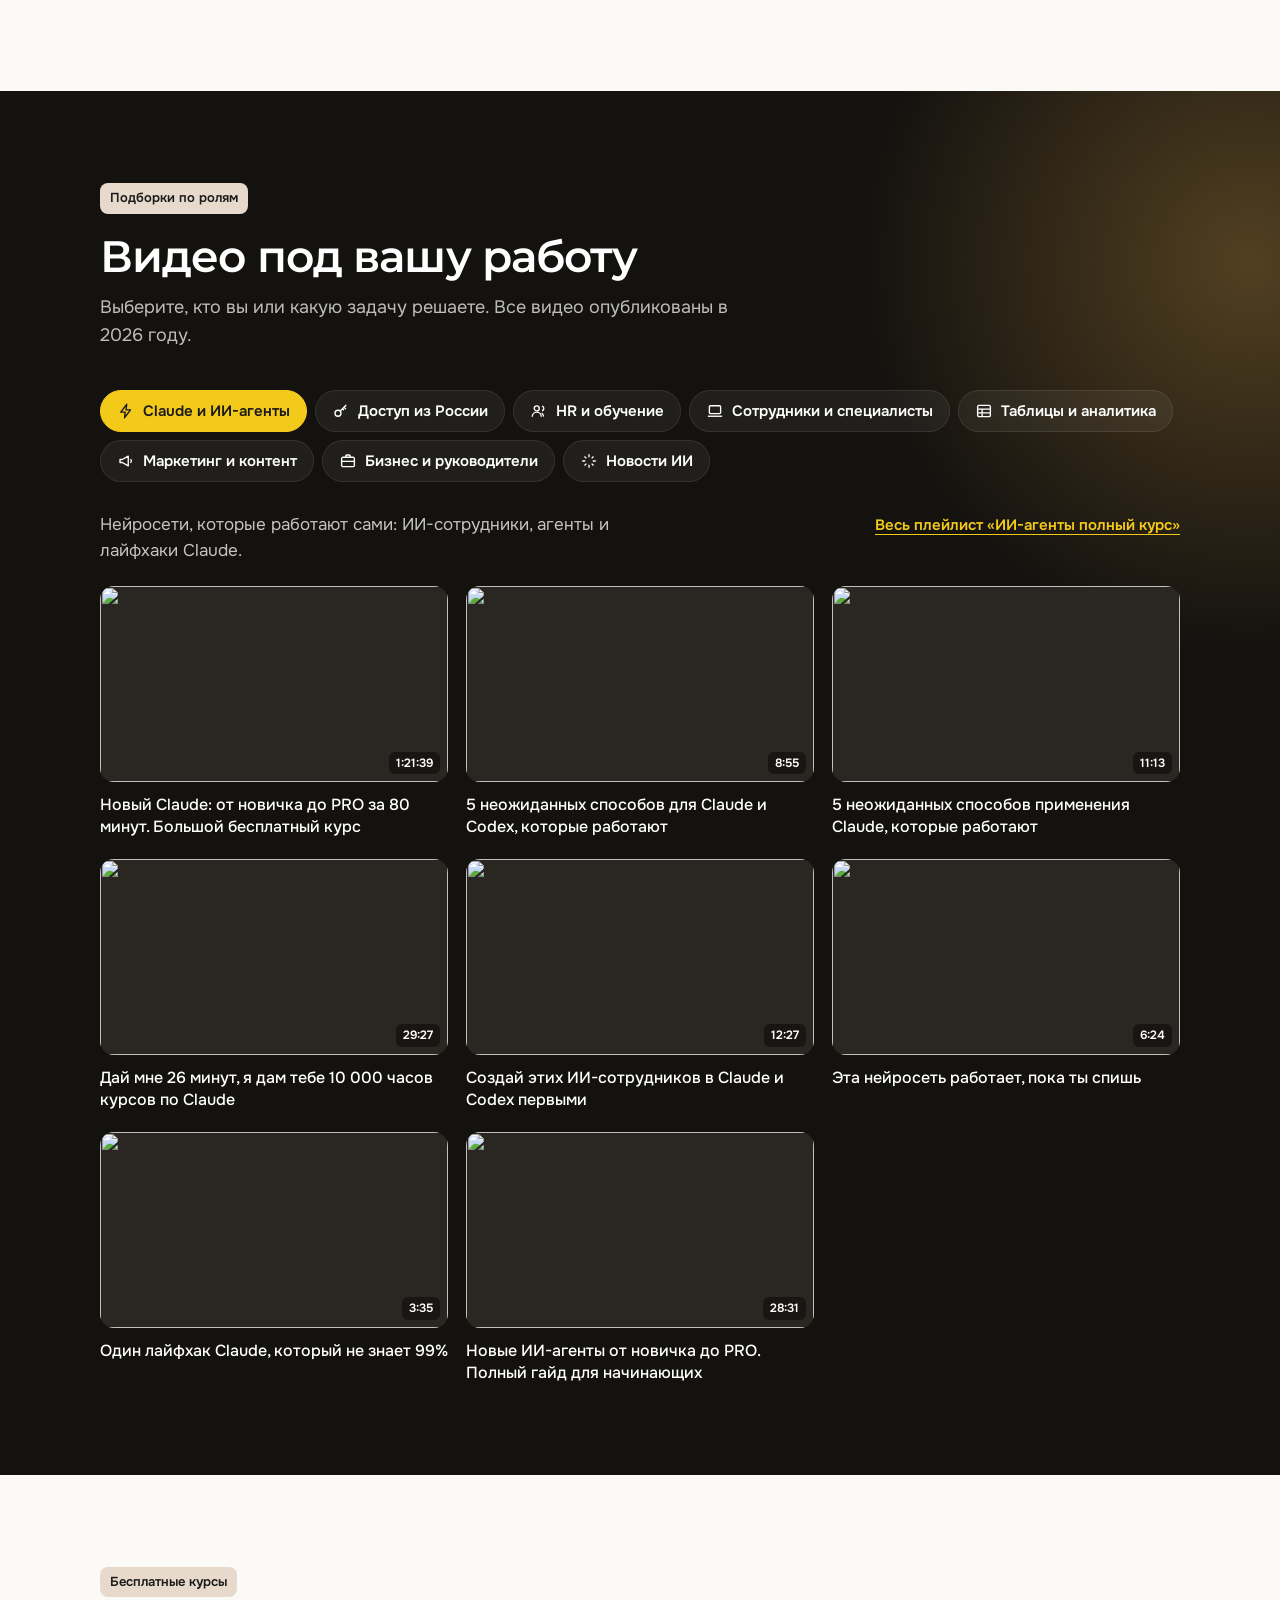
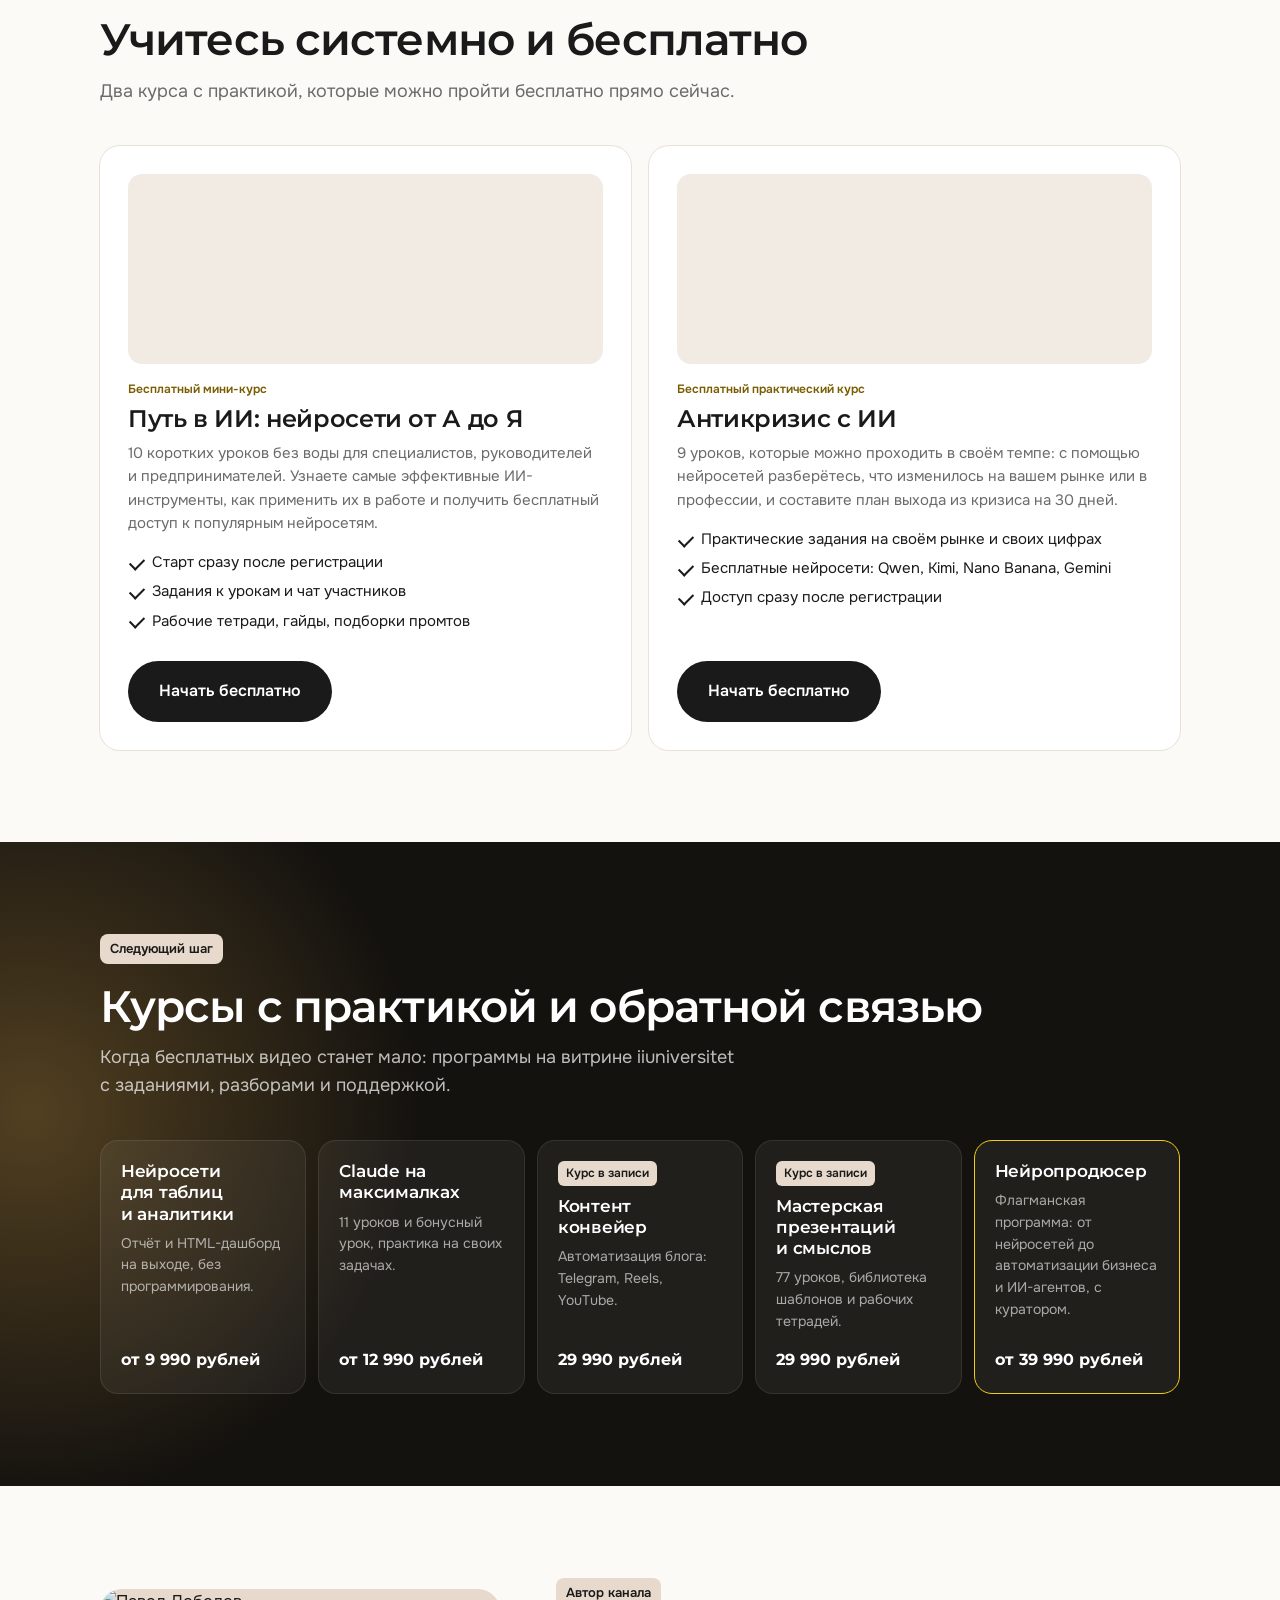
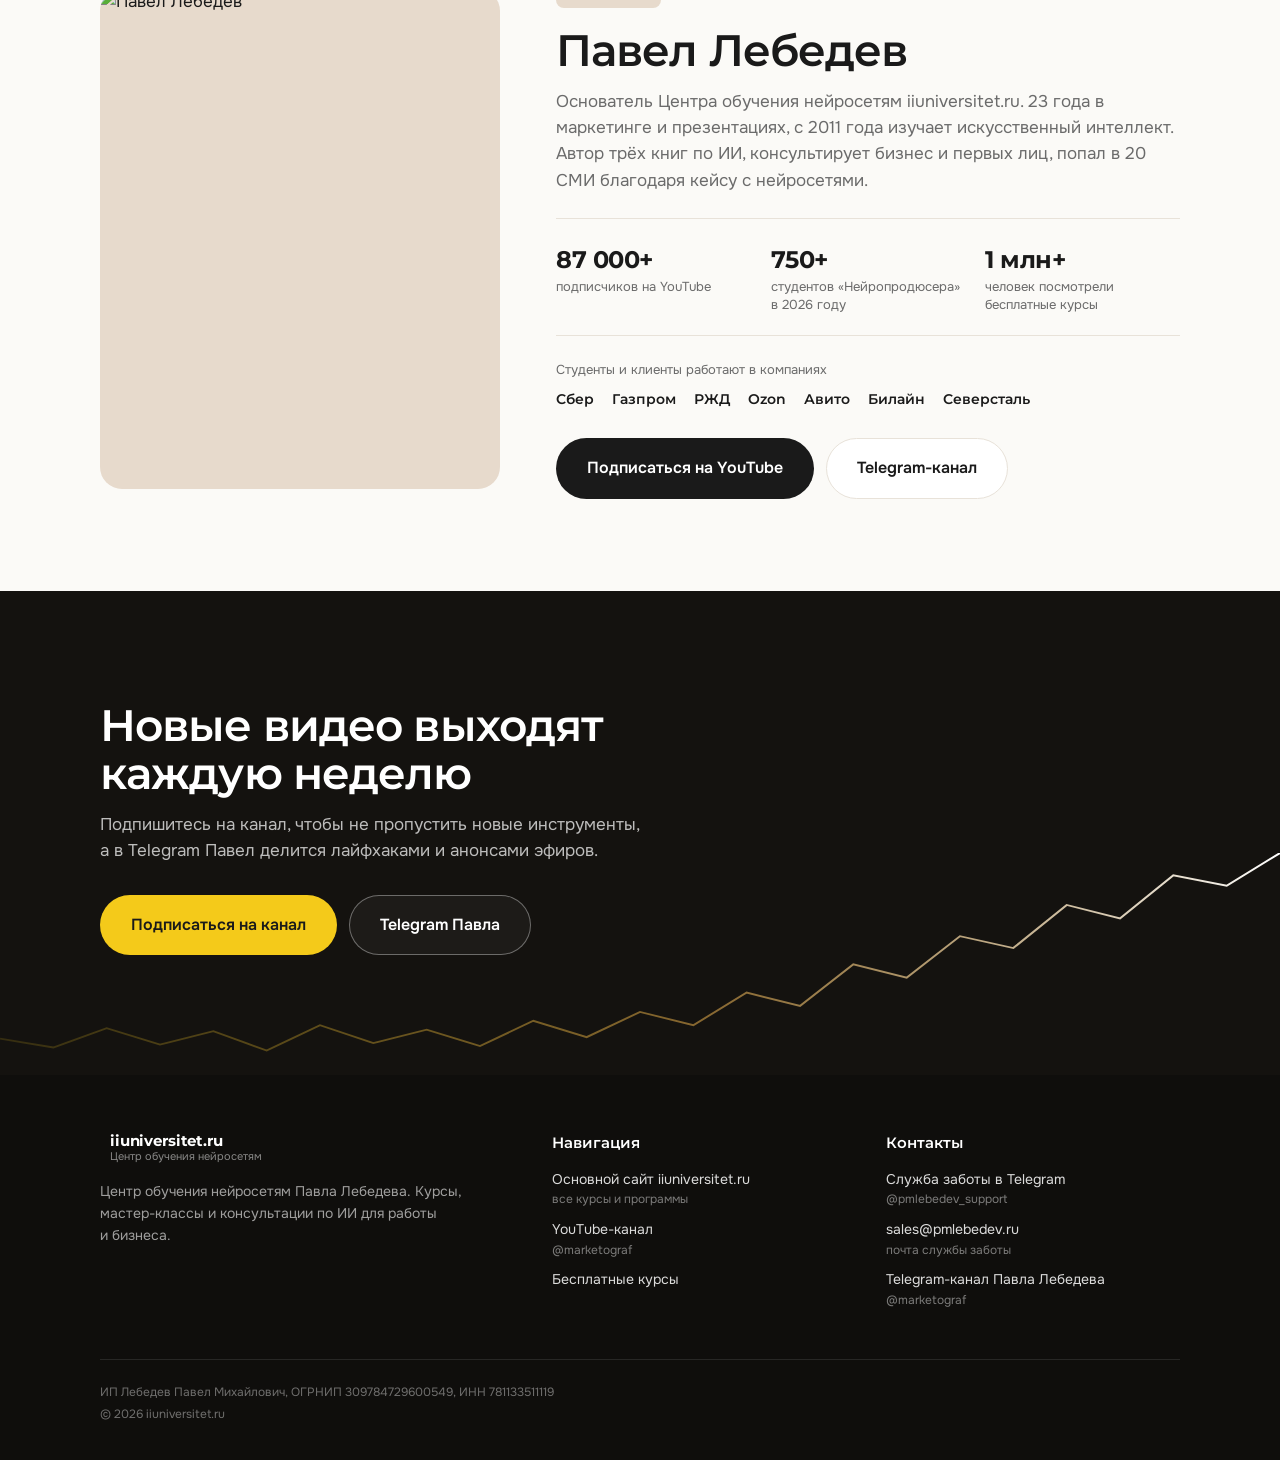
==== commit c62e51cf: "Шапка: 951 000 просмотров у ролика про новый ChatGPT Co-Authored-By: Claude Opus 5.5 <noreply@anthro" ====
--- a/index.html
+++ b/index.html
@@ -70,6 +70,8 @@
 .hero p.sub{font-size:19px;color:rgba(255,255,255,.78);margin-bottom:32px;max-width:520px}
 .btns{display:flex;flex-wrap:wrap;gap:12px}
 .facts{display:grid;grid-template-columns:repeat(3,1fr);gap:24px;margin-top:64px;padding:26px 0 30px;border-top:1px solid var(--night-line)}
+a.fact{text-decoration:none;color:#fff}
+a.fact:hover span{color:#fff}
 .fact b{display:block;font-family:Montserrat,sans-serif;font-weight:700;font-size:26px;letter-spacing:-.02em;line-height:1.15}
 .fact span{font-size:14px;color:rgba(255,255,255,.62)}
 
@@ -236,6 +238,7 @@
     <div class="facts">
       <div class="fact"><b>6 млн+</b><span>просмотров на YouTube</span></div>
       <div class="fact"><b>87 000+</b><span>подписчиков на канале</span></div>
+      <a class="fact" href="https://www.youtube.com/watch?v=rcFKdG6P_ww" target="_blank" rel="noopener"><b>951 000</b><span>просмотров у одного ролика «Новый ChatGPT: от новичка до PRO»</span></a>
     </div>
   </div>
 </section>
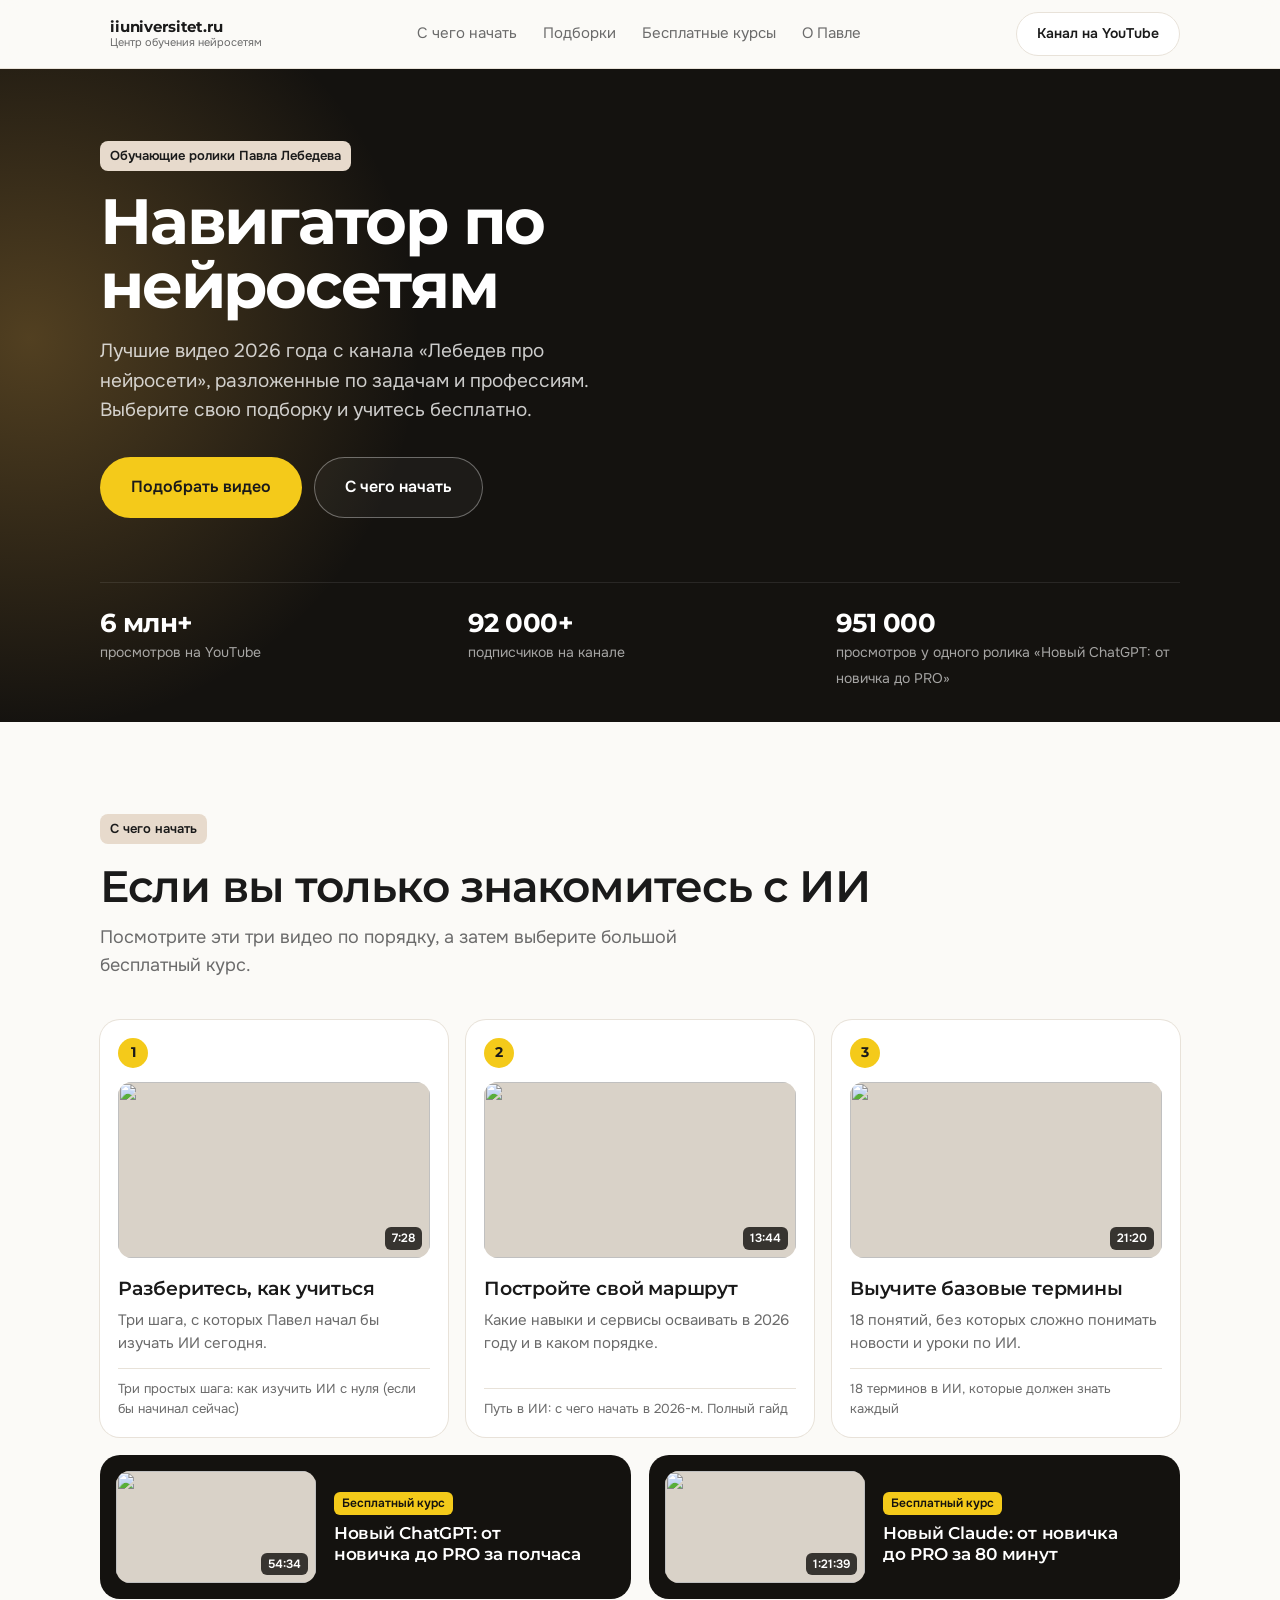
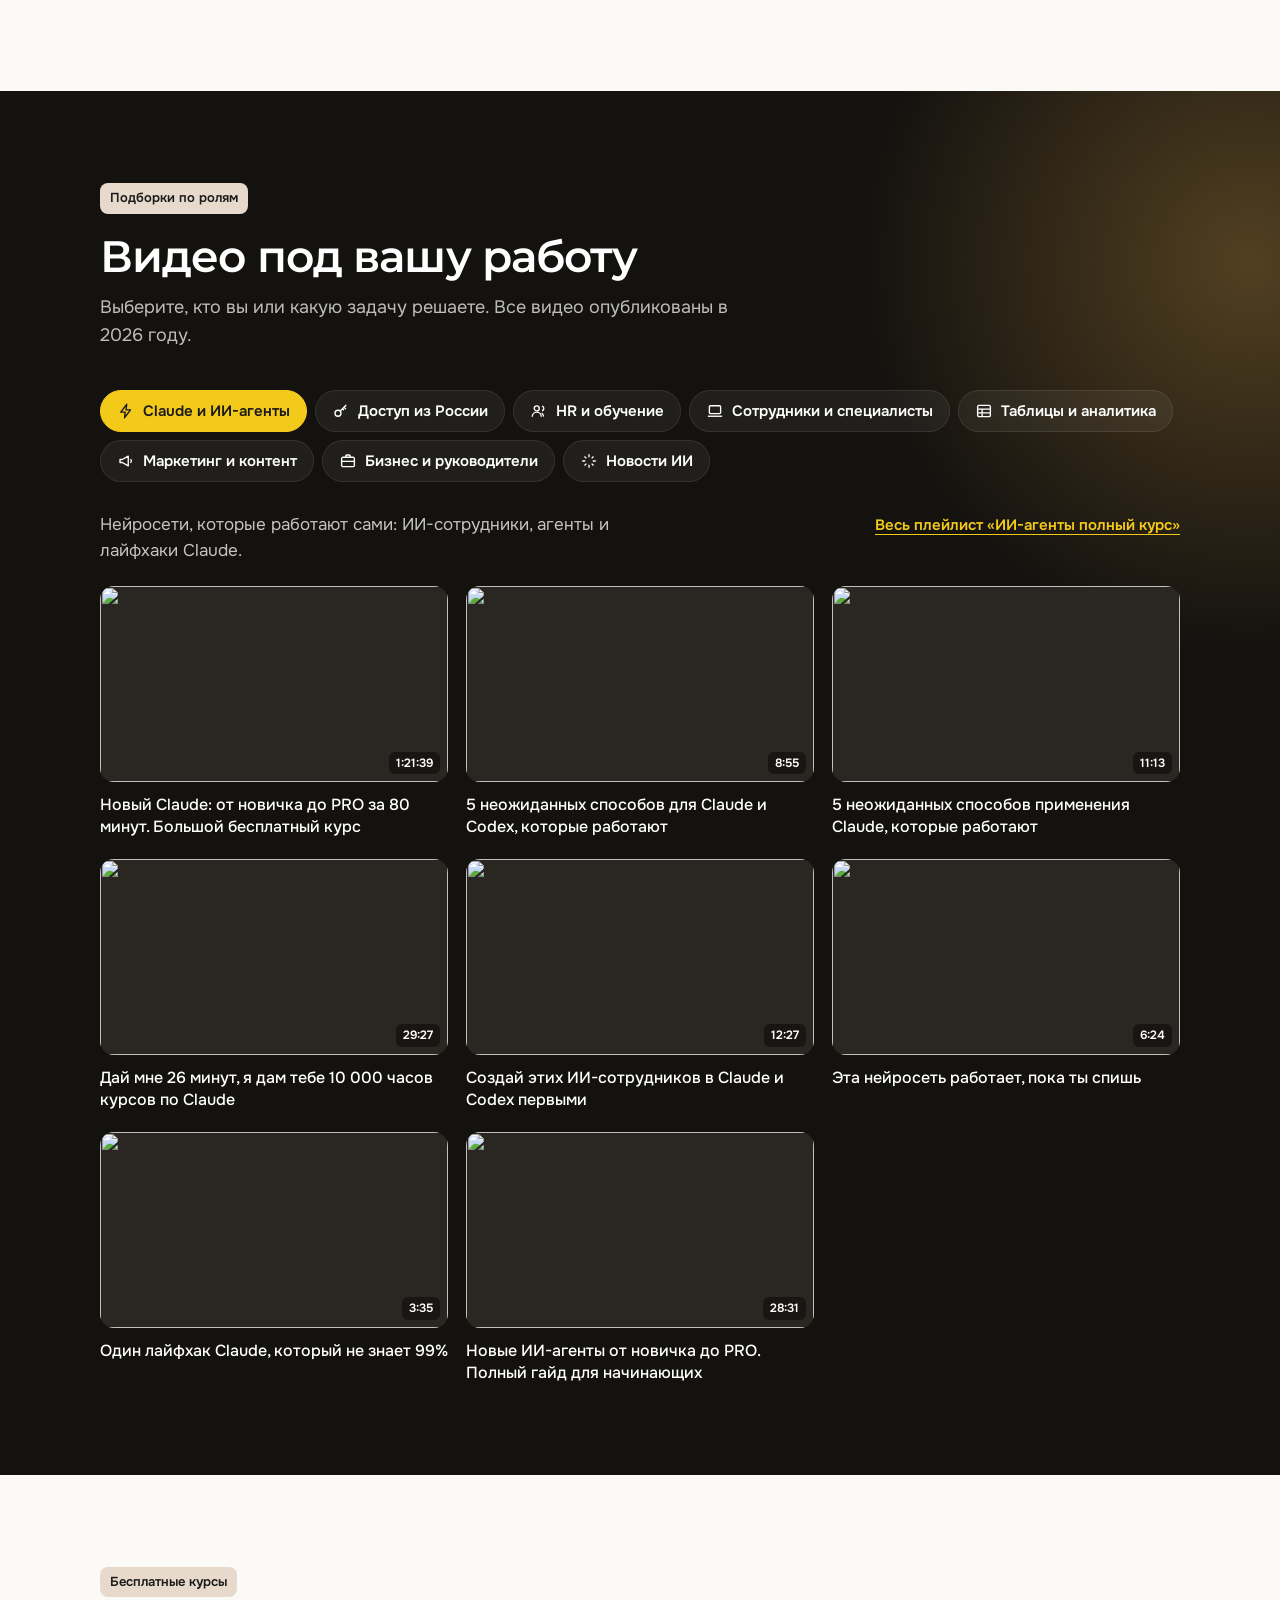
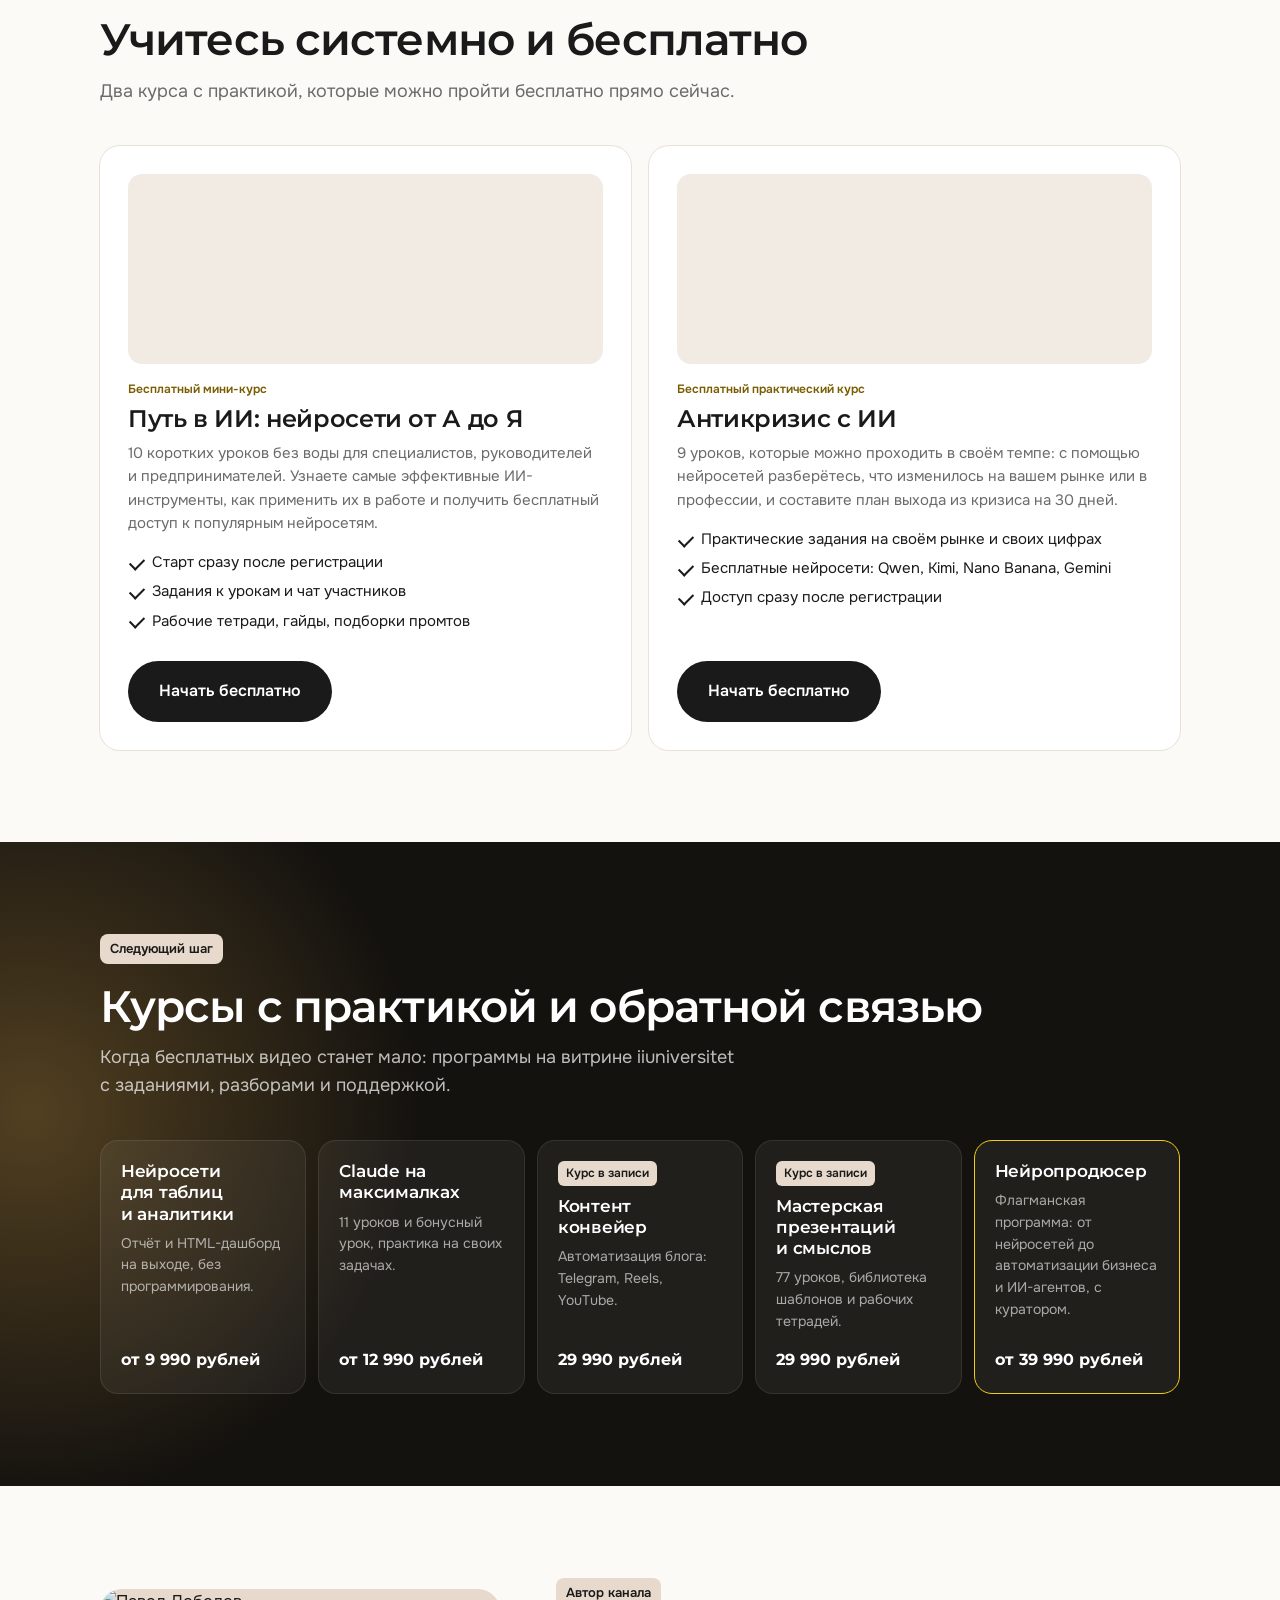
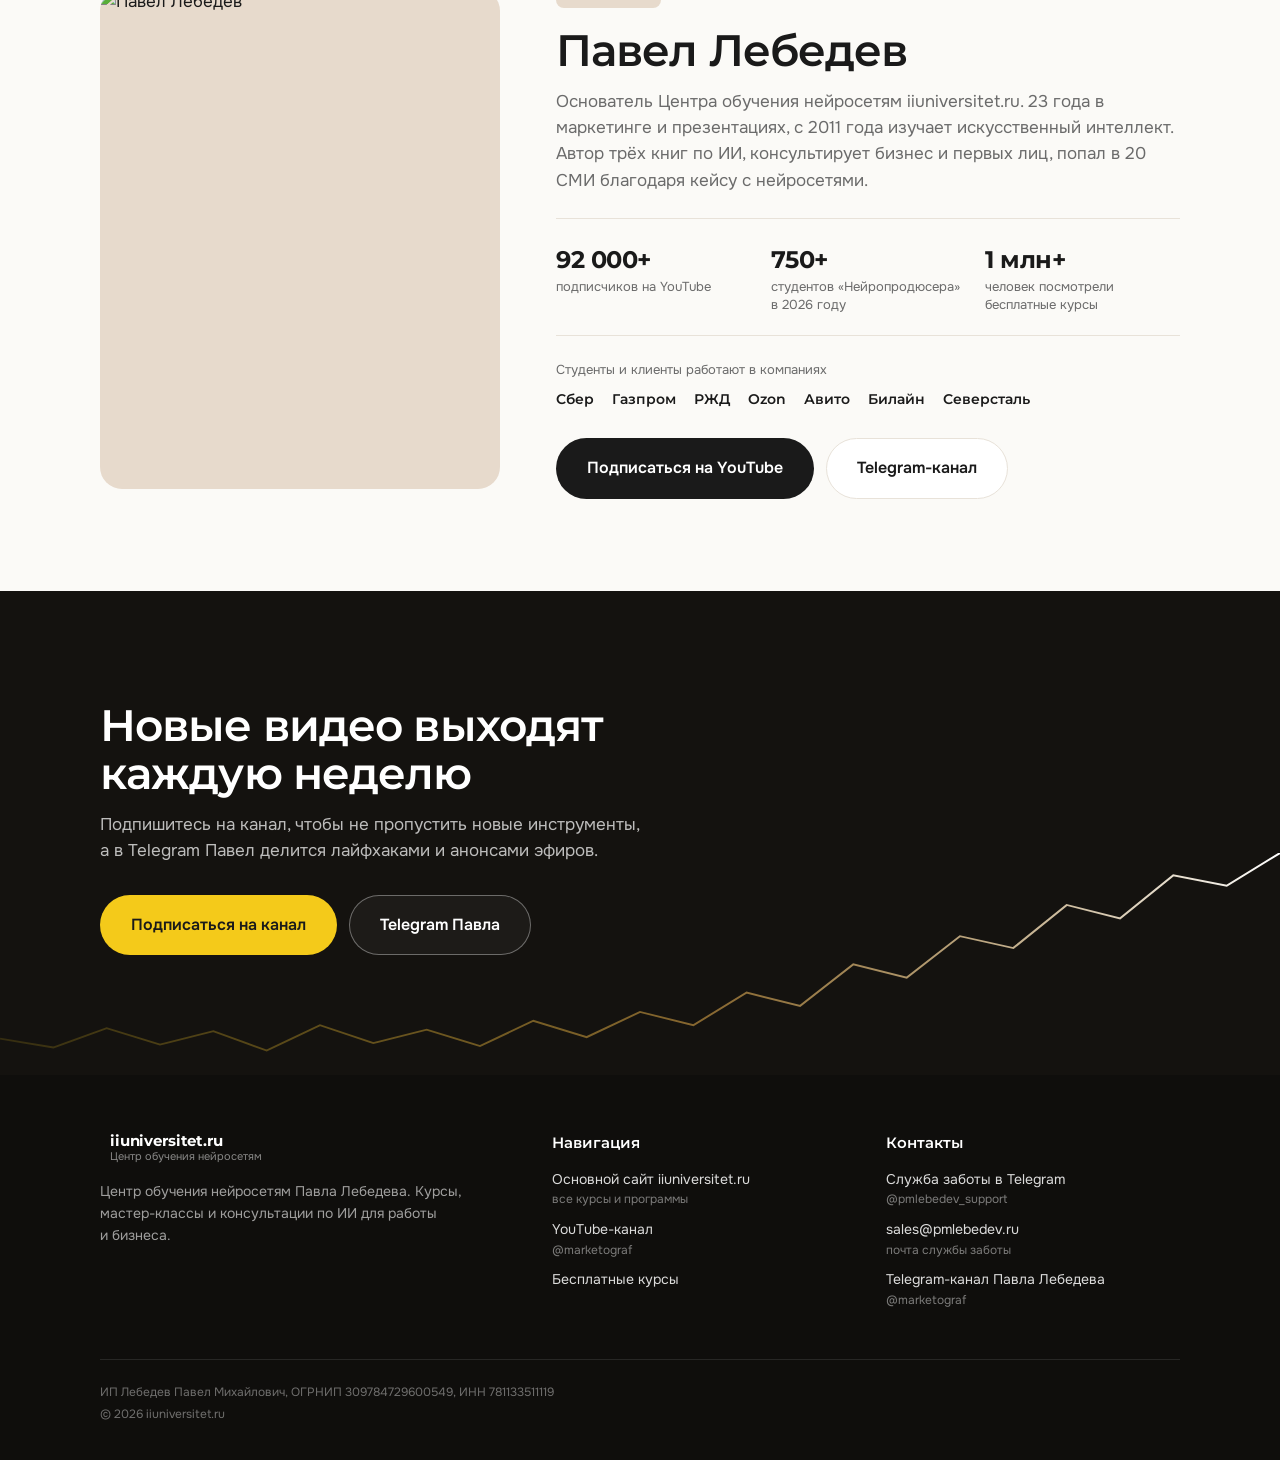
==== commit 2a8e5eb8: "YouTube subscribers: 92 000+ on showcase and vibe-coding pages Co-Authored-By: Claude Opus 5.5 <nore" ====
--- a/index.html
+++ b/index.html
@@ -237,7 +237,7 @@
     </div>
     <div class="facts">
       <div class="fact"><b>6 млн+</b><span>просмотров на YouTube</span></div>
-      <div class="fact"><b>87 000+</b><span>подписчиков на канале</span></div>
+      <div class="fact"><b>92 000+</b><span>подписчиков на канале</span></div>
       <a class="fact" href="https://www.youtube.com/watch?v=rcFKdG6P_ww" target="_blank" rel="noopener"><b>951 000</b><span>просмотров у одного ролика «Новый ChatGPT: от новичка до PRO»</span></a>
     </div>
   </div>
@@ -382,7 +382,7 @@
       <h2>Павел Лебедев</h2>
       <p>Основатель Центра обучения нейросетям iiuniversitet.ru. 23 года в маркетинге и презентациях, с 2011 года изучает искусственный интеллект. Автор трёх книг по ИИ, консультирует бизнес и первых лиц, попал в 20 СМИ благодаря кейсу с нейросетями.</p>
       <div class="stats">
-        <div><b>87 000+</b><span>подписчиков на YouTube</span></div>
+        <div><b>92 000+</b><span>подписчиков на YouTube</span></div>
         <div><b>750+</b><span>студентов «Нейропродюсера» в 2026 году</span></div>
         <div><b>1 млн+</b><span>человек посмотрели бесплатные курсы</span></div>
       </div>
